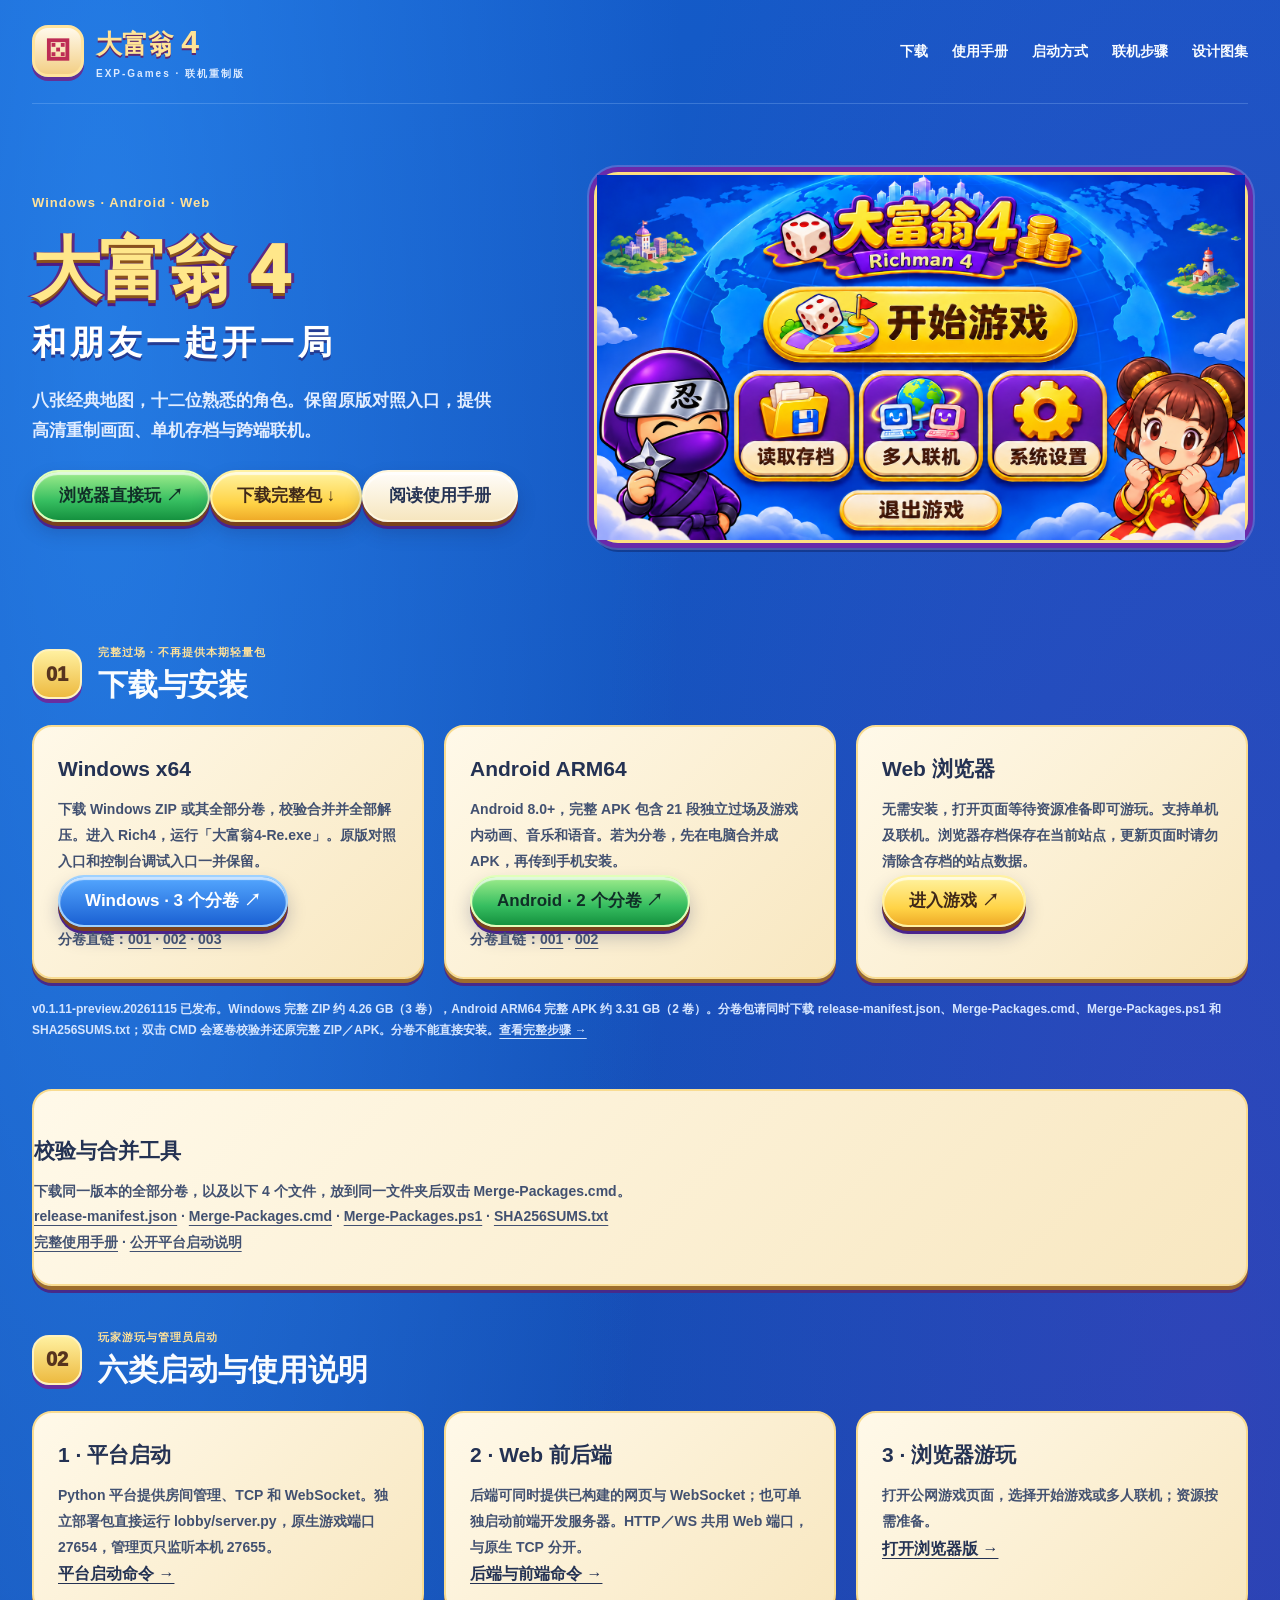
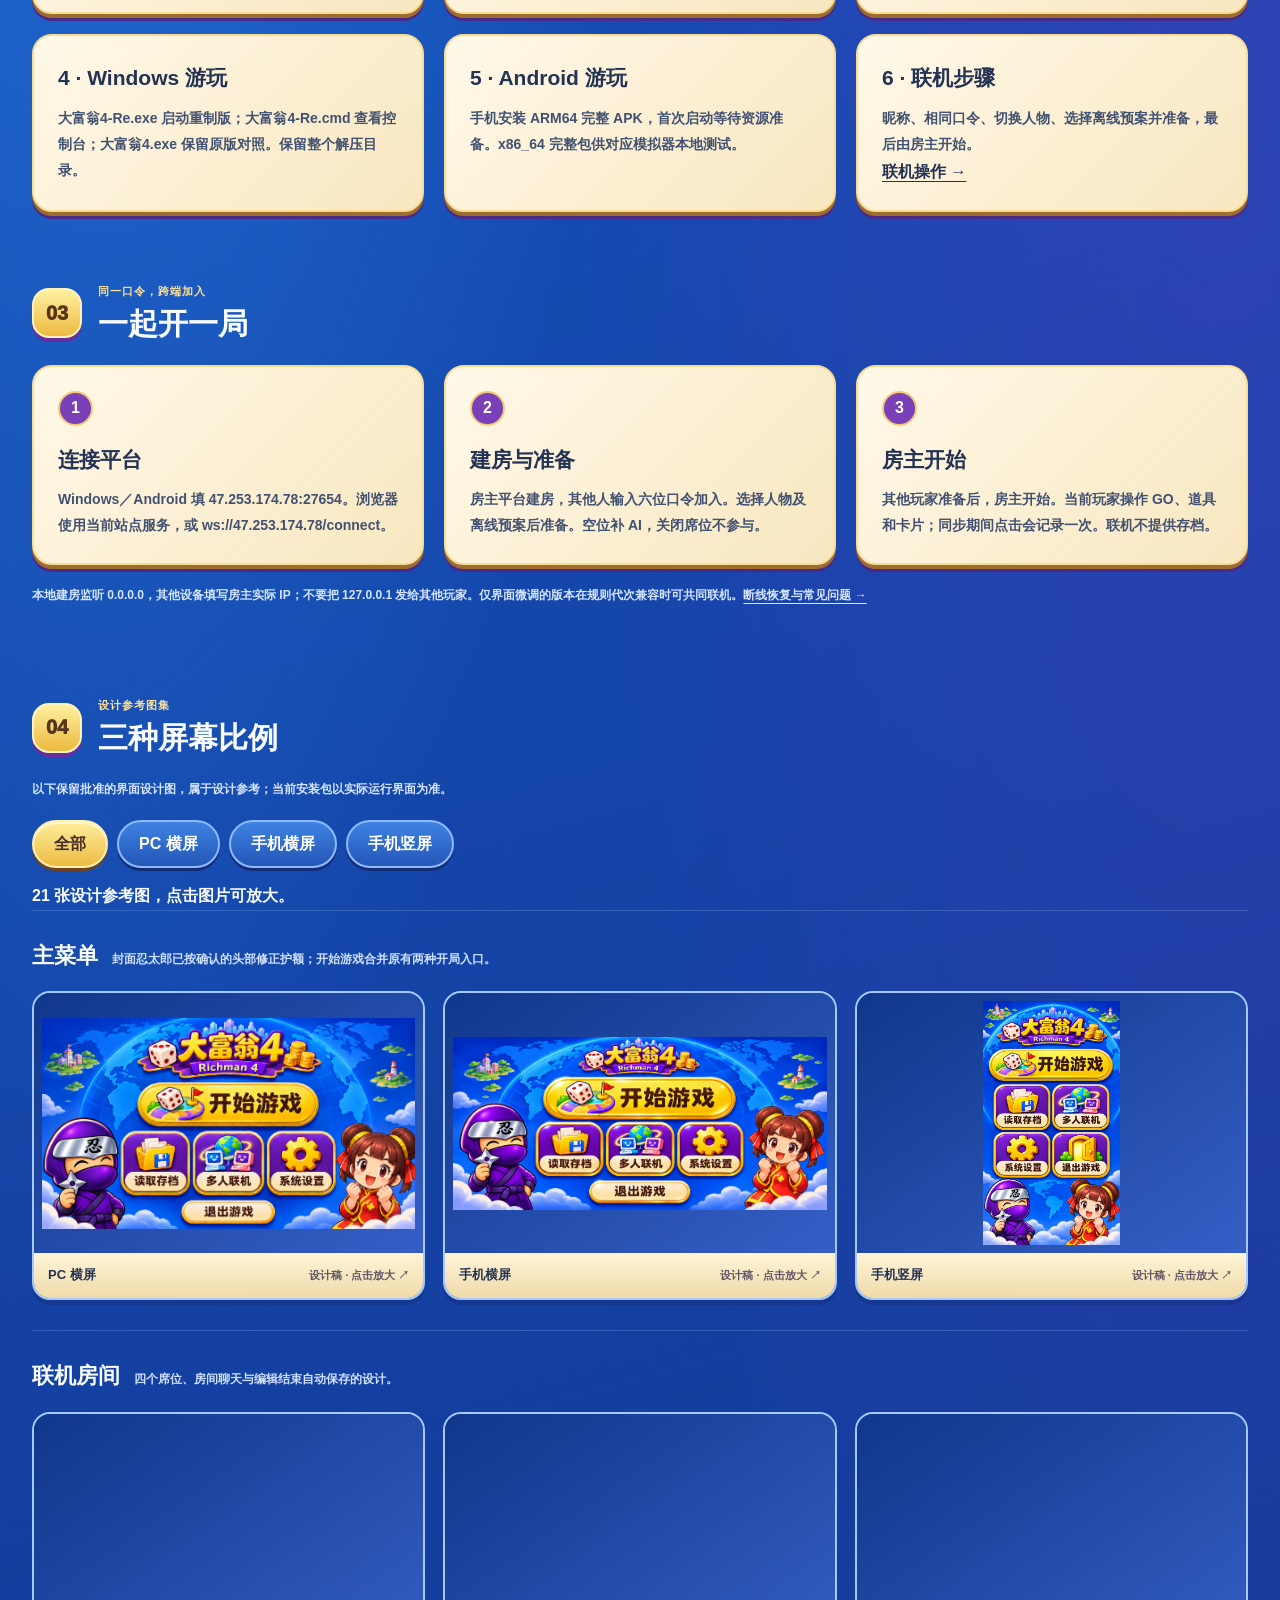
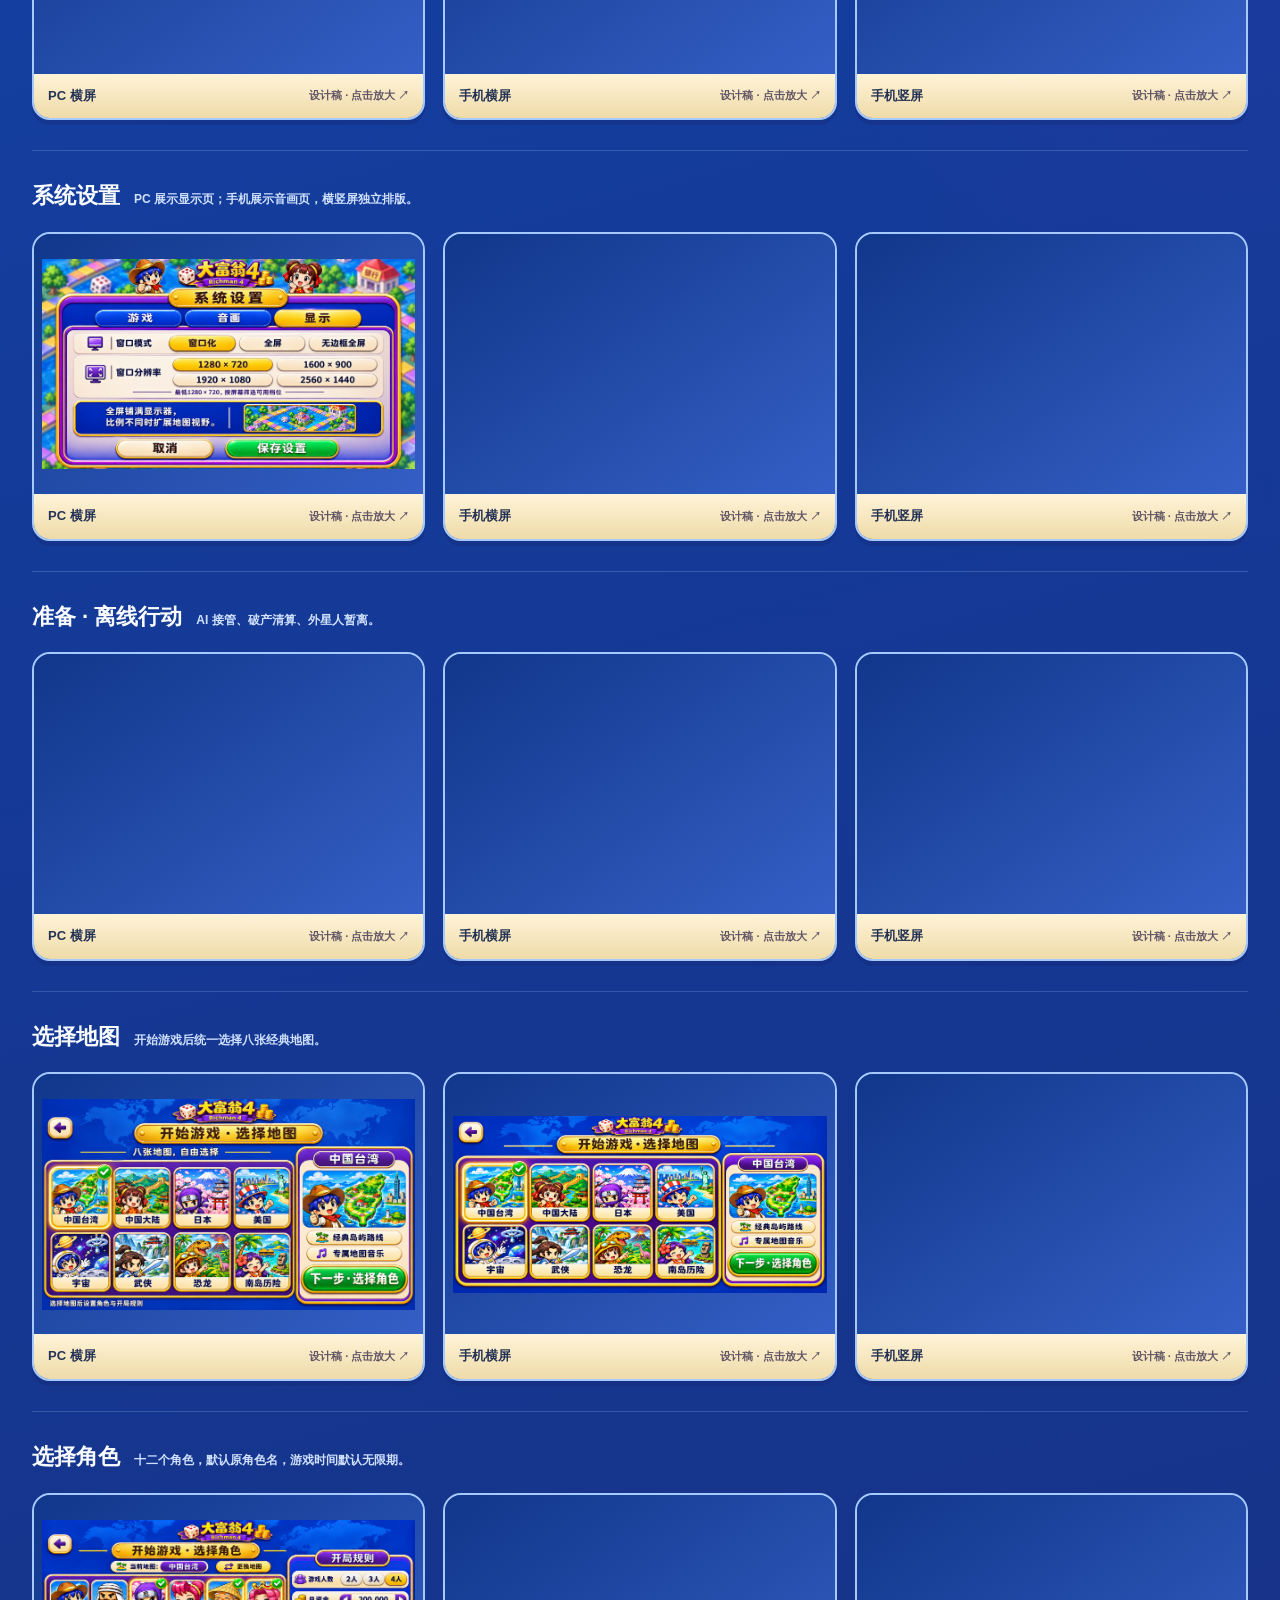
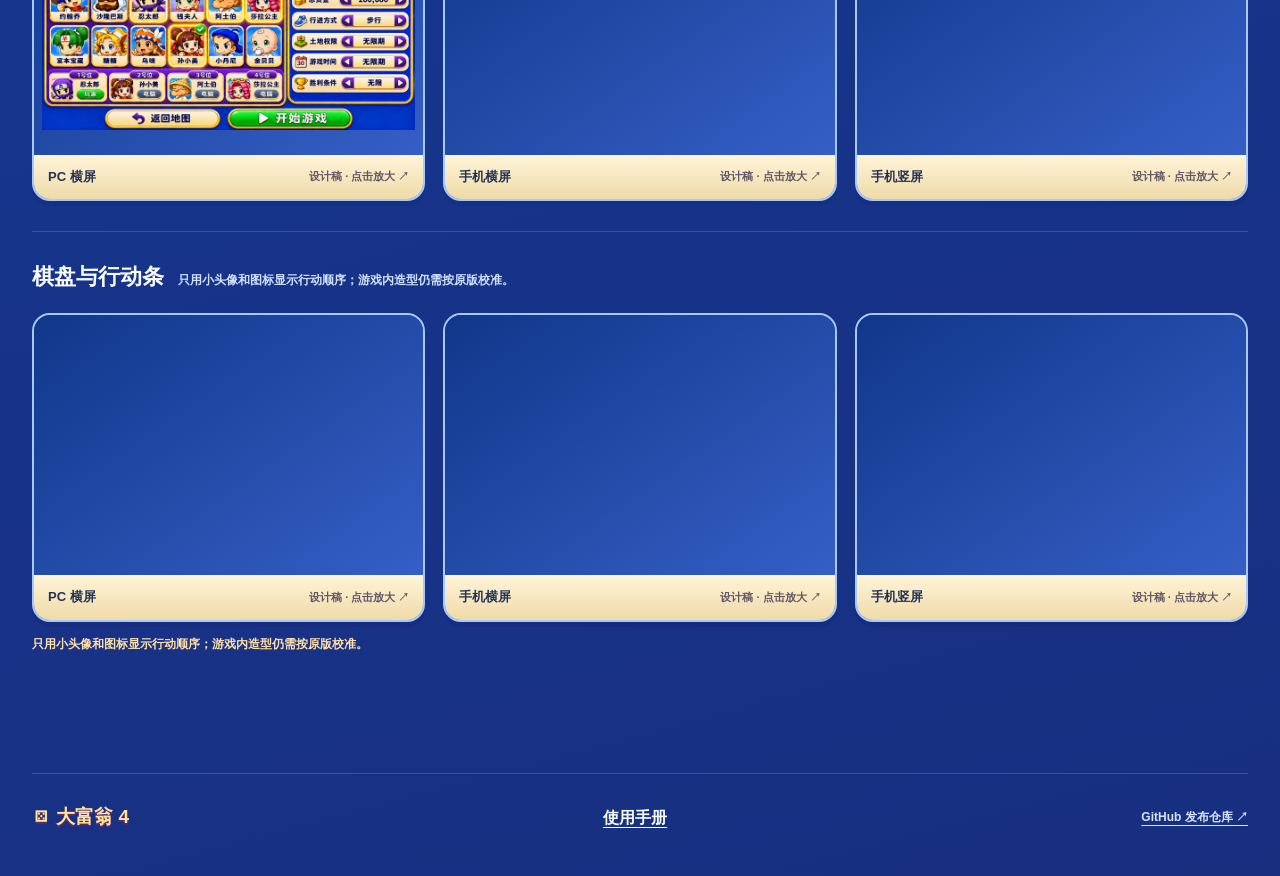
==== docs/index.html @ 57b34ee7 "Link published full packages and provide public platform setup guide" ====
<!doctype html><html lang="zh-CN"><head><meta charset="utf-8"><meta name="viewport" content="width=device-width,initial-scale=1"><title>大富翁4 · 联机重制版下载</title><meta name="description" content="大富翁4重制版 Windows、Android 完整包下载与浏览器游玩，提供平台部署、Web 前后端启动和联机使用手册。"><link rel="stylesheet" href="game.css"><script src="gallery.js" defer></script></head><body><a class="skip" href="#downloads">跳到下载</a><header><a class="brand" href="#"><span class="dice" aria-hidden="true">⚄</span><span>大富翁 <b>4</b><small>EXP-Games · 联机重制版</small></span></a><nav><a href="#downloads">下载</a><a href="manual.html">使用手册</a><a href="#startup">启动方式</a><a href="#guide">联机步骤</a><a href="#preview">设计图集</a></nav></header><main>
<section class="hero"><div><p class="eyebrow">Windows · Android · Web</p><h1>大富翁 4<span>和朋友一起开一局</span></h1><p class="lead">八张经典地图，十二位熟悉的角色。保留原版对照入口，提供高清重制画面、单机存档与跨端联机。</p><div class="hero-actions"><a class="button green" href="http://47.253.174.78/">浏览器直接玩 ↗</a><a class="button gold" href="#downloads">下载完整包 ↓</a><a class="button white" href="manual.html">阅读使用手册</a></div></div><a class="preview-link frame" href="images/ui/main-pc.png" data-title="主菜单 · 设计参考"><img src="images/ui/main-pc.png" alt="大富翁4主菜单设计参考"></a></section>
<section id="downloads"><div class="heading"><span class="step">01</span><div><p class="eyebrow">完整过场 · 不再提供本期轻量包</p><h2>下载与安装</h2></div></div><div class="guide-grid"><article class="paper"><h3>Windows x64</h3><p>下载 Windows ZIP 或其全部分卷，校验合并并全部解压。进入 Rich4，运行「大富翁4-Re.exe」。原版对照入口和控制台调试入口一并保留。</p><a class="button blue" href="https://github.com/EXP-Games/rich4-online-release/releases/tag/v0.1.11-preview.20261115">Windows · 3 个分卷 ↗</a><p class="part-links">分卷直链：<a data-release-asset="Rich4-Windows-x64-v0.1.11-preview.20261115.zip.001" href="https://github.com/EXP-Games/rich4-online-release/releases/download/v0.1.11-preview.20261115/Rich4-Windows-x64-v0.1.11-preview.20261115.zip.001">001</a> · <a data-release-asset="Rich4-Windows-x64-v0.1.11-preview.20261115.zip.002" href="https://github.com/EXP-Games/rich4-online-release/releases/download/v0.1.11-preview.20261115/Rich4-Windows-x64-v0.1.11-preview.20261115.zip.002">002</a> · <a data-release-asset="Rich4-Windows-x64-v0.1.11-preview.20261115.zip.003" href="https://github.com/EXP-Games/rich4-online-release/releases/download/v0.1.11-preview.20261115/Rich4-Windows-x64-v0.1.11-preview.20261115.zip.003">003</a></p></article><article class="paper"><h3>Android ARM64</h3><p>Android 8.0+，完整 APK 包含 21 段独立过场及游戏内动画、音乐和语音。若为分卷，先在电脑合并成 APK，再传到手机安装。</p><a class="button green" href="https://github.com/EXP-Games/rich4-online-release/releases/tag/v0.1.11-preview.20261115">Android · 2 个分卷 ↗</a><p class="part-links">分卷直链：<a data-release-asset="Rich4-Android-arm64-v0.1.11-preview.20261115.apk.001" href="https://github.com/EXP-Games/rich4-online-release/releases/download/v0.1.11-preview.20261115/Rich4-Android-arm64-v0.1.11-preview.20261115.apk.001">001</a> · <a data-release-asset="Rich4-Android-arm64-v0.1.11-preview.20261115.apk.002" href="https://github.com/EXP-Games/rich4-online-release/releases/download/v0.1.11-preview.20261115/Rich4-Android-arm64-v0.1.11-preview.20261115.apk.002">002</a></p></article><article class="paper"><h3>Web 浏览器</h3><p>无需安装，打开页面等待资源准备即可游玩。支持单机及联机。浏览器存档保存在当前站点，更新页面时请勿清除含存档的站点数据。</p><a class="button gold" href="http://47.253.174.78/">进入游戏 ↗</a></article></div><p class="design-note">v0.1.11-preview.20261115 已发布。Windows 完整 ZIP 约 4.26 GB（3 卷），Android ARM64 完整 APK 约 3.31 GB（2 卷）。分卷包请同时下载 release-manifest.json、Merge-Packages.cmd、Merge-Packages.ps1 和 SHA256SUMS.txt；双击 CMD 会逐卷校验并还原完整 ZIP／APK。分卷不能直接安装。<a href="manual.html">查看完整步骤 →</a></p></section>
<section class="paper" aria-label="下载校验与合并工具"><h3>校验与合并工具</h3><p>下载同一版本的全部分卷，以及以下 4 个文件，放到同一文件夹后双击 Merge-Packages.cmd。</p><p><a data-release-asset="release-manifest.json" href="https://github.com/EXP-Games/rich4-online-release/releases/download/v0.1.11-preview.20261115/release-manifest.json">release-manifest.json</a> · <a data-release-asset="Merge-Packages.cmd" href="https://github.com/EXP-Games/rich4-online-release/releases/download/v0.1.11-preview.20261115/Merge-Packages.cmd">Merge-Packages.cmd</a> · <a data-release-asset="Merge-Packages.ps1" href="https://github.com/EXP-Games/rich4-online-release/releases/download/v0.1.11-preview.20261115/Merge-Packages.ps1">Merge-Packages.ps1</a> · <a data-release-asset="SHA256SUMS.txt" href="https://github.com/EXP-Games/rich4-online-release/releases/download/v0.1.11-preview.20261115/SHA256SUMS.txt">SHA256SUMS.txt</a></p><p><a href="manual.html">完整使用手册</a> · <a href="https://github.com/EXP-Games/rich4-online-release/blob/master/PLATFORM.md">公开平台启动说明</a></p></section><section id="startup"><div class="heading"><span class="step">02</span><div><p class="eyebrow">玩家游玩与管理员启动</p><h2>六类启动与使用说明</h2></div></div><div class="guide-grid"><article class="paper"><h3>1 · 平台启动</h3><p>Python 平台提供房间管理、TCP 和 WebSocket。独立部署包直接运行 lobby/server.py，原生游戏端口 27654，管理页只监听本机 27655。</p><a href="manual.html">平台启动命令 →</a></article><article class="paper"><h3>2 · Web 前后端</h3><p>后端可同时提供已构建的网页与 WebSocket；也可单独启动前端开发服务器。HTTP／WS 共用 Web 端口，与原生 TCP 分开。</p><a href="manual.html">后端与前端命令 →</a></article><article class="paper"><h3>3 · 浏览器游玩</h3><p>打开公网游戏页面，选择开始游戏或多人联机；资源按需准备。</p><a href="http://47.253.174.78/">打开浏览器版 →</a></article><article class="paper"><h3>4 · Windows 游玩</h3><p>大富翁4-Re.exe 启动重制版；大富翁4-Re.cmd 查看控制台；大富翁4.exe 保留原版对照。保留整个解压目录。</p></article><article class="paper"><h3>5 · Android 游玩</h3><p>手机安装 ARM64 完整 APK，首次启动等待资源准备。x86_64 完整包供对应模拟器本地测试。</p></article><article class="paper"><h3>6 · 联机步骤</h3><p>昵称、相同口令、切换人物、选择离线预案并准备，最后由房主开始。</p><a href="#guide">联机操作 →</a></article></div></section>
<section id="guide"><div class="heading"><span class="step">03</span><div><p class="eyebrow">同一口令，跨端加入</p><h2>一起开一局</h2></div></div><ol class="guide-grid"><li class="paper"><span class="number">1</span><h3>连接平台</h3><p>Windows／Android 填 47.253.174.78:27654。浏览器使用当前站点服务，或 ws://47.253.174.78/connect。</p></li><li class="paper"><span class="number">2</span><h3>建房与准备</h3><p>房主平台建房，其他人输入六位口令加入。选择人物及离线预案后准备。空位补 AI，关闭席位不参与。</p></li><li class="paper"><span class="number">3</span><h3>房主开始</h3><p>其他玩家准备后，房主开始。当前玩家操作 GO、道具和卡片；同步期间点击会记录一次。联机不提供存档。</p></li></ol><p class="design-note">本地建房监听 0.0.0.0，其他设备填写房主实际 IP；不要把 127.0.0.1 发给其他玩家。仅界面微调的版本在规则代次兼容时可共同联机。<a href="manual.html">断线恢复与常见问题 →</a></p></section>
<section id="preview"><div class="heading"><span class="step">04</span><div><p class="eyebrow">设计参考图集</p><h2>三种屏幕比例</h2></div></div><p class="design-note">以下保留批准的界面设计图，属于设计参考；当前安装包以实际运行界面为准。</p><div class="filters"><button class="active" data-device="all" aria-pressed="true">全部</button><button data-device="pc" aria-pressed="false">PC 横屏</button><button data-device="mobile-landscape" aria-pressed="false">手机横屏</button><button data-device="mobile-portrait" aria-pressed="false">手机竖屏</button></div><p id="gallery-status" role="status">21 张设计参考图，点击图片可放大。</p><!-- UI_GALLERY -->
<section id="screen-main" class="screen-group" aria-labelledby="title-main"><div class="group-heading"><h3 id="title-main">主菜单</h3><p>封面忍太郎已按确认的头部修正护额；开始游戏合并原有两种开局入口。</p></div><div class="device-grid"><figure class="device-card" data-device="pc"><a class="preview-link" href="images/ui/main-pc.png?v=669a1ea31d74" data-title="主菜单 · PC 横屏 · 设计效果图"><div class="preview-image"><img loading="lazy" decoding="async" src="images/ui/main-pc.png?v=669a1ea31d74" width="1672" height="941" alt="主菜单 · PC 横屏 · 设计效果图"></div><figcaption><b>PC 横屏</b><span>设计稿 · 点击放大 ↗</span></figcaption></a></figure><figure class="device-card" data-device="mobile-landscape"><a class="preview-link" href="images/ui/main-mobile-landscape.png?v=d37e7f9714ae" data-title="主菜单 · 手机横屏 · 设计效果图"><div class="preview-image"><img loading="lazy" decoding="async" src="images/ui/main-mobile-landscape.png?v=d37e7f9714ae" width="1846" height="852" alt="主菜单 · 手机横屏 · 设计效果图"></div><figcaption><b>手机横屏</b><span>设计稿 · 点击放大 ↗</span></figcaption></a></figure><figure class="device-card" data-device="mobile-portrait"><a class="preview-link" href="images/ui/main-mobile-portrait.png?v=2c2b43096c6f" data-title="主菜单 · 手机竖屏 · 设计效果图"><div class="preview-image"><img loading="lazy" decoding="async" src="images/ui/main-mobile-portrait.png?v=2c2b43096c6f" width="941" height="1670" alt="主菜单 · 手机竖屏 · 设计效果图"></div><figcaption><b>手机竖屏</b><span>设计稿 · 点击放大 ↗</span></figcaption></a></figure></div></section>
<section id="screen-room" class="screen-group" aria-labelledby="title-room"><div class="group-heading"><h3 id="title-room">联机房间</h3><p>四个席位、房间聊天与编辑结束自动保存的设计。</p></div><div class="device-grid"><figure class="device-card" data-device="pc"><a class="preview-link" href="images/ui/room-pc.png?v=db71b03a20bc" data-title="联机房间 · PC 横屏 · 设计效果图"><div class="preview-image"><img loading="lazy" decoding="async" src="images/ui/room-pc.png?v=db71b03a20bc" width="1672" height="941" alt="联机房间 · PC 横屏 · 设计效果图"></div><figcaption><b>PC 横屏</b><span>设计稿 · 点击放大 ↗</span></figcaption></a></figure><figure class="device-card" data-device="mobile-landscape"><a class="preview-link" href="images/ui/room-mobile-landscape.png?v=657895cd45ea" data-title="联机房间 · 手机横屏 · 设计效果图"><div class="preview-image"><img loading="lazy" decoding="async" src="images/ui/room-mobile-landscape.png?v=657895cd45ea" width="1821" height="864" alt="联机房间 · 手机横屏 · 设计效果图"></div><figcaption><b>手机横屏</b><span>设计稿 · 点击放大 ↗</span></figcaption></a></figure><figure class="device-card" data-device="mobile-portrait"><a class="preview-link" href="images/ui/room-mobile-portrait.png?v=ae670bd3ca78" data-title="联机房间 · 手机竖屏 · 设计效果图"><div class="preview-image"><img loading="lazy" decoding="async" src="images/ui/room-mobile-portrait.png?v=ae670bd3ca78" width="892" height="1763" alt="联机房间 · 手机竖屏 · 设计效果图"></div><figcaption><b>手机竖屏</b><span>设计稿 · 点击放大 ↗</span></figcaption></a></figure></div></section>
<section id="screen-settings" class="screen-group" aria-labelledby="title-settings"><div class="group-heading"><h3 id="title-settings">系统设置</h3><p>PC 展示显示页；手机展示音画页，横竖屏独立排版。</p></div><div class="device-grid"><figure class="device-card" data-device="pc"><a class="preview-link" href="images/ui/settings-pc.png?v=a305cf726425" data-title="系统设置 · PC 横屏 · 设计效果图"><div class="preview-image"><img loading="lazy" decoding="async" src="images/ui/settings-pc.png?v=a305cf726425" width="1672" height="941" alt="系统设置 · PC 横屏 · 设计效果图"></div><figcaption><b>PC 横屏</b><span>设计稿 · 点击放大 ↗</span></figcaption></a></figure><figure class="device-card" data-device="mobile-landscape"><a class="preview-link" href="images/ui/settings-mobile-landscape.png?v=72a2c09d9ff9" data-title="系统设置 · 手机横屏 · 设计效果图"><div class="preview-image"><img loading="lazy" decoding="async" src="images/ui/settings-mobile-landscape.png?v=72a2c09d9ff9" width="1821" height="864" alt="系统设置 · 手机横屏 · 设计效果图"></div><figcaption><b>手机横屏</b><span>设计稿 · 点击放大 ↗</span></figcaption></a></figure><figure class="device-card" data-device="mobile-portrait"><a class="preview-link" href="images/ui/settings-mobile-portrait.png?v=e4c9707ed496" data-title="系统设置 · 手机竖屏 · 设计效果图"><div class="preview-image"><img loading="lazy" decoding="async" src="images/ui/settings-mobile-portrait.png?v=e4c9707ed496" width="892" height="1763" alt="系统设置 · 手机竖屏 · 设计效果图"></div><figcaption><b>手机竖屏</b><span>设计稿 · 点击放大 ↗</span></figcaption></a></figure></div></section>
<section id="screen-policy" class="screen-group" aria-labelledby="title-policy"><div class="group-heading"><h3 id="title-policy">准备 · 离线行动</h3><p>AI 接管、破产清算、外星人暂离。</p></div><div class="device-grid"><figure class="device-card" data-device="pc"><a class="preview-link" href="images/ui/policy-pc.png?v=f2a4d9c61951" data-title="准备 · 离线行动 · PC 横屏 · 设计效果图"><div class="preview-image"><img loading="lazy" decoding="async" src="images/ui/policy-pc.png?v=f2a4d9c61951" width="1672" height="941" alt="准备 · 离线行动 · PC 横屏 · 设计效果图"></div><figcaption><b>PC 横屏</b><span>设计稿 · 点击放大 ↗</span></figcaption></a></figure><figure class="device-card" data-device="mobile-landscape"><a class="preview-link" href="images/ui/policy-mobile-landscape.png?v=2e4258811706" data-title="准备 · 离线行动 · 手机横屏 · 设计效果图"><div class="preview-image"><img loading="lazy" decoding="async" src="images/ui/policy-mobile-landscape.png?v=2e4258811706" width="1821" height="864" alt="准备 · 离线行动 · 手机横屏 · 设计效果图"></div><figcaption><b>手机横屏</b><span>设计稿 · 点击放大 ↗</span></figcaption></a></figure><figure class="device-card" data-device="mobile-portrait"><a class="preview-link" href="images/ui/policy-mobile-portrait.png?v=d90c66b4591f" data-title="准备 · 离线行动 · 手机竖屏 · 设计效果图"><div class="preview-image"><img loading="lazy" decoding="async" src="images/ui/policy-mobile-portrait.png?v=d90c66b4591f" width="898" height="1751" alt="准备 · 离线行动 · 手机竖屏 · 设计效果图"></div><figcaption><b>手机竖屏</b><span>设计稿 · 点击放大 ↗</span></figcaption></a></figure></div></section>
<section id="screen-maps" class="screen-group" aria-labelledby="title-maps"><div class="group-heading"><h3 id="title-maps">选择地图</h3><p>开始游戏后统一选择八张经典地图。</p></div><div class="device-grid"><figure class="device-card" data-device="pc"><a class="preview-link" href="images/ui/maps-pc.png?v=ea735795968b" data-title="选择地图 · PC 横屏 · 设计效果图"><div class="preview-image"><img loading="lazy" decoding="async" src="images/ui/maps-pc.png?v=ea735795968b" width="1672" height="941" alt="选择地图 · PC 横屏 · 设计效果图"></div><figcaption><b>PC 横屏</b><span>设计稿 · 点击放大 ↗</span></figcaption></a></figure><figure class="device-card" data-device="mobile-landscape"><a class="preview-link" href="images/ui/maps-mobile-landscape.png?v=a4d891112dbd" data-title="选择地图 · 手机横屏 · 设计效果图"><div class="preview-image"><img loading="lazy" decoding="async" src="images/ui/maps-mobile-landscape.png?v=a4d891112dbd" width="1820" height="864" alt="选择地图 · 手机横屏 · 设计效果图"></div><figcaption><b>手机横屏</b><span>设计稿 · 点击放大 ↗</span></figcaption></a></figure><figure class="device-card" data-device="mobile-portrait"><a class="preview-link" href="images/ui/maps-mobile-portrait.png?v=8f95fd39a731" data-title="选择地图 · 手机竖屏 · 设计效果图"><div class="preview-image"><img loading="lazy" decoding="async" src="images/ui/maps-mobile-portrait.png?v=8f95fd39a731" width="892" height="1764" alt="选择地图 · 手机竖屏 · 设计效果图"></div><figcaption><b>手机竖屏</b><span>设计稿 · 点击放大 ↗</span></figcaption></a></figure></div></section>
<section id="screen-characters" class="screen-group" aria-labelledby="title-characters"><div class="group-heading"><h3 id="title-characters">选择角色</h3><p>十二个角色，默认原角色名，游戏时间默认无限期。</p></div><div class="device-grid"><figure class="device-card" data-device="pc"><a class="preview-link" href="images/ui/characters-pc.png?v=33e4fe3953b6" data-title="选择角色 · PC 横屏 · 设计效果图"><div class="preview-image"><img loading="lazy" decoding="async" src="images/ui/characters-pc.png?v=33e4fe3953b6" width="1672" height="941" alt="选择角色 · PC 横屏 · 设计效果图"></div><figcaption><b>PC 横屏</b><span>设计稿 · 点击放大 ↗</span></figcaption></a></figure><figure class="device-card" data-device="mobile-landscape"><a class="preview-link" href="images/ui/characters-mobile-landscape.png?v=71eec11fd5e8" data-title="选择角色 · 手机横屏 · 设计效果图"><div class="preview-image"><img loading="lazy" decoding="async" src="images/ui/characters-mobile-landscape.png?v=71eec11fd5e8" width="1822" height="863" alt="选择角色 · 手机横屏 · 设计效果图"></div><figcaption><b>手机横屏</b><span>设计稿 · 点击放大 ↗</span></figcaption></a></figure><figure class="device-card" data-device="mobile-portrait"><a class="preview-link" href="images/ui/characters-mobile-portrait.png?v=53f27aa7e9ae" data-title="选择角色 · 手机竖屏 · 设计效果图"><div class="preview-image"><img loading="lazy" decoding="async" src="images/ui/characters-mobile-portrait.png?v=53f27aa7e9ae" width="894" height="1760" alt="选择角色 · 手机竖屏 · 设计效果图"></div><figcaption><b>手机竖屏</b><span>设计稿 · 点击放大 ↗</span></figcaption></a></figure></div></section>
<section id="screen-board" class="screen-group" aria-labelledby="title-board"><div class="group-heading"><h3 id="title-board">棋盘与行动条</h3><p>只用小头像和图标显示行动顺序；游戏内造型仍需按原版校准。</p></div><div class="device-grid"><figure class="device-card" data-device="pc"><a class="preview-link" href="images/ui/board-pc.png?v=0783854c4134" data-title="棋盘与行动条 · PC 横屏 · 设计效果图"><div class="preview-image"><img loading="lazy" decoding="async" src="images/ui/board-pc.png?v=0783854c4134" width="1672" height="941" alt="棋盘与行动条 · PC 横屏 · 设计效果图"></div><figcaption><b>PC 横屏</b><span>设计稿 · 点击放大 ↗</span></figcaption></a></figure><figure class="device-card" data-device="mobile-landscape"><a class="preview-link" href="images/ui/board-mobile-landscape.png?v=0ccd75cd6bc4" data-title="棋盘与行动条 · 手机横屏 · 设计效果图"><div class="preview-image"><img loading="lazy" decoding="async" src="images/ui/board-mobile-landscape.png?v=0ccd75cd6bc4" width="1846" height="852" alt="棋盘与行动条 · 手机横屏 · 设计效果图"></div><figcaption><b>手机横屏</b><span>设计稿 · 点击放大 ↗</span></figcaption></a></figure><figure class="device-card" data-device="mobile-portrait"><a class="preview-link" href="images/ui/board-mobile-portrait.png?v=d43232d615c9" data-title="棋盘与行动条 · 手机竖屏 · 设计效果图"><div class="preview-image"><img loading="lazy" decoding="async" src="images/ui/board-mobile-portrait.png?v=d43232d615c9" width="972" height="1618" alt="棋盘与行动条 · 手机竖屏 · 设计效果图"></div><figcaption><b>手机竖屏</b><span>设计稿 · 点击放大 ↗</span></figcaption></a></figure></div><p class="group-note">只用小头像和图标显示行动顺序；游戏内造型仍需按原版校准。</p></section>
<!-- /UI_GALLERY --></section></main><footer><a class="brand" href="#">⚄ 大富翁 4</a><a href="manual.html">使用手册</a><a href="https://github.com/EXP-Games/rich4-online-release">GitHub 发布仓库 ↗</a></footer><dialog id="image-viewer" aria-labelledby="viewer-title"><div class="viewer-top"><p id="viewer-title"></p><button type="button" id="viewer-close" class="button white">关闭 ✕</button></div><div class="viewer-image"><img id="viewer-image" alt=""></div><div class="viewer-bottom"><button type="button" id="viewer-prev" class="button blue">← 上一张</button><a id="viewer-original" href="#" class="button white" target="_blank" rel="noopener">查看原图 ↗</a><button type="button" id="viewer-next" class="button blue">下一张 →</button></div></dialog></body></html>
---- docs/game.css ----
:root{color-scheme:light;--blue:#1757c7;--deep:#112f87;--plum:#6927aa;--gold:#ffcf55;--cream:#fff5df;--ink:#243253;--white:#f9fcff}
*{box-sizing:border-box}html{scroll-behavior:smooth;scroll-padding-top:24px}body{margin:0;color:var(--white);font:600 16px/1.75 "Segoe UI","Microsoft YaHei","PingFang SC",sans-serif;background:radial-gradient(ellipse at 8% 5%,#349bff85,transparent 35%),radial-gradient(ellipse at 95% 25%,#752fc347,transparent 38%),linear-gradient(165deg,#145cca,#143b9a 60%,#182f80);overflow-wrap:anywhere}a{color:inherit;text-underline-offset:4px}button{font:inherit;cursor:pointer}img{display:block;max-width:100%}h1,h2,h3,p,figure{margin:0}a:focus-visible,button:focus-visible,summary:focus-visible{outline:4px solid #fff2a6;outline-offset:4px}main,header,footer{width:min(1344px,calc(100% - 64px));margin-inline:auto}header{display:flex;align-items:center;justify-content:space-between;gap:28px;min-height:104px;border-bottom:1px solid #a9cfff40}.brand{display:inline-flex;align-items:center;gap:12px;text-decoration:none;font-weight:900;font-size:26px;line-height:1.2;white-space:nowrap;color:#ffe496;text-shadow:0 2px #5f276e}.brand small{display:block;font-size:10px;letter-spacing:2px;color:#dbeaff;margin-top:7px;text-shadow:none}.brand b{font-size:32px}.dice{width:52px;height:52px;display:grid;place-items:center;background:linear-gradient(#fff9eb,#f3cf85);color:#bd2c54;border:3px solid #ffe49d;border-radius:16px;box-shadow:0 4px #643095;font-size:37px;text-shadow:none}header nav{display:flex;gap:24px;align-items:center;flex-wrap:wrap}header nav a{font-size:14px;text-decoration:none;min-height:44px;display:inline-flex;align-items:center}header nav a:hover{color:#ffe195}.skip{position:absolute;left:16px;top:-100px;z-index:20;background:var(--cream);color:var(--ink);padding:12px;border-radius:12px}.skip:focus{top:12px}.hero{display:grid;grid-template-columns:.88fr 1.12fr;gap:48px;align-items:center;padding:68px 0 58px}.eyebrow{color:#ffe29a;font-size:13px;font-weight:800;letter-spacing:1px}.hero h1{font-size:clamp(44px,5.4vw,76px);line-height:1.18;color:#ffe78a;font-weight:950;letter-spacing:-2px;text-shadow:0 3px #8b521c,0 6px #4d1c82,3px 0 #5c2a84,-3px 0 #5c2a84;margin-top:14px}.hero h1 span{display:block;font-size:.49em;letter-spacing:4px;color:white;margin-top:12px;text-shadow:0 3px #243c93}.lead{color:#e2edff;max-width:470px;margin:23px 0 25px;font-size:17px}.actions{display:flex;gap:14px;flex-wrap:wrap}.button{display:inline-flex;align-items:center;justify-content:center;gap:10px;min-height:52px;padding:11px 25px;border-radius:999px;border:2px solid #fff3bf;text-decoration:none;color:var(--ink);font-size:17px;font-weight:900;line-height:1.4;box-shadow:inset 0 3px 1px #ffffffb0,0 4px #7a421c,0 7px #4a238c,0 10px 18px #12245740;transition:transform .12s,filter .12s,box-shadow .12s;text-align:center}.button small{font-size:12px;font-weight:800;opacity:.8}.gold{background:linear-gradient(#fff3a1,#ffd346 65%,#efab28);border-color:#fff1a2;color:#402919}.green{background:linear-gradient(#a0ed8c,#36be60 60%,#15913f);border-color:#e1ffba;color:#102f27}.white{background:linear-gradient(#fffdfa,#f6e6bf);border-color:#fff7de}.blue{background:linear-gradient(#54a7ff,#1b61d3);color:white;border-color:#9ed1ff}.button:hover{filter:brightness(1.06);transform:translateY(-1px)}.button:active{transform:translateY(4px);filter:brightness(.94);box-shadow:inset 0 3px 8px #41250c45,0 1px #714018,0 3px #4a238c}.facts{margin-top:27px;font-size:12px;color:#d4e5ff}.frame{border:3px solid #ffdf81;box-shadow:0 0 0 5px #692aab,0 0 0 7px #ba8de257,0 9px #0d286c8a;border-radius:24px}.hero-art{overflow:hidden;background:#183d9c;transform:rotate(-1deg)}.hero-art img{width:100%;height:auto}.hero-art figcaption{display:flex;align-items:center;justify-content:center;gap:10px;font-size:11px;padding:10px;color:#dae8ff}.tag{display:inline-block;font-size:11px;padding:3px 9px;background:#fff0bd;color:#4e365c;border-radius:999px;font-weight:900}main>section:not(.hero){padding:42px 0 28px}.heading{display:flex;align-items:center;gap:16px;margin-bottom:20px}.step{height:50px;width:50px;flex-shrink:0;display:grid;place-items:center;background:linear-gradient(#fff0a0,#edba40);border:2px solid #fff2bd;border-radius:17px;color:#57341e;font-size:20px;font-weight:950;box-shadow:0 4px #682da0}h2{font-size:30px;line-height:1.35;font-weight:900}.heading .eyebrow{font-size:11px;margin-bottom:3px}.badge{margin-left:auto;align-self:center;background:#182c7c80;border:1px solid #91b8f561;padding:6px 13px;border-radius:999px;font-size:12px;color:#f2e8c8}.intro{color:#dae8ff;margin-bottom:24px;font-size:14px}.downloads{display:grid;grid-template-columns:1fr 1fr;gap:28px;padding:7px}.download{padding:30px;background:linear-gradient(145deg,#397fe9,#1d4ead);display:flex;flex-direction:column}.download .eyebrow{margin-bottom:3px}.download h3{font-size:27px;margin-bottom:14px}.download p:not(.eyebrow){font-size:14px;color:#e1ebff;max-width:460px;margin-bottom:22px}.download .button{margin-top:auto;align-self:flex-start}.download-links{display:flex;justify-content:center;gap:26px;flex-wrap:wrap;margin:26px 0 6px;font-size:13px;color:#f4dfac}code{font-family:Consolas,monospace;font-size:.93em;background:#163f943b;padding:2px 5px;border-radius:5px}.notice{background:#fff0cf;color:#4a3e4e;border-left:5px solid #ffc24d;border-radius:15px;padding:17px 21px;font-size:13px;line-height:1.8}.notice strong{color:#5e2c8c}.screen-nav,.filters{display:flex;flex-wrap:wrap;gap:9px;margin:20px 0 14px}.screen-nav a{padding:7px 14px;background:#2051a8;border:1px solid #79acf47d;text-decoration:none;border-radius:12px;font-size:13px;min-height:42px;display:inline-flex;align-items:center}.screen-nav a:hover{background:#306bd0}.filters button{min-height:44px;padding:8px 20px;border-radius:999px;border:2px solid #8fbaff;background:linear-gradient(#3e83e3,#2456b7);font-weight:800;color:#fff;box-shadow:0 3px #142b78}.filters button.active{color:#452d28;border-color:#fff0af;background:linear-gradient(#ffed9b,#edbc43);box-shadow:inset 0 2px #fff7cc,0 3px #71421f}.gallery-status{font-size:12px;color:#c9dfff;margin:12px 0 24px}.screen-group{padding:26px 0 30px;border-top:1px solid #8cb7f340;scroll-margin-top:24px}.group-heading{display:flex;align-items:baseline;gap:14px;margin-bottom:16px}.group-heading h3{font-size:22px}.group-heading p{font-size:12px;color:#d0e1ff}.device-grid{display:grid;grid-template-columns:repeat(3,minmax(0,1fr));gap:18px}.device-card{overflow:hidden;border:2px solid #a6caff;border-radius:18px;background:#2357b6;box-shadow:0 5px #1429765c}.device-card[hidden]{display:none}.device-grid.filtered{grid-template-columns:1fr}.device-grid.filtered .device-card{max-width:950px;width:100%;margin-inline:auto}.preview-link{display:block;text-decoration:none;color:inherit;outline-offset:-4px}.preview-image{height:260px;background:linear-gradient(145deg,#10378a,#355fc6);display:flex;align-items:center;justify-content:center;padding:8px}.preview-image img{width:100%;height:100%;object-fit:contain;border-radius:9px;transition:transform .2s}.preview-link:hover img{transform:scale(1.02)}.device-grid.filtered .preview-image{height:min(60vw,530px)}.device-card figcaption{padding:11px 14px;display:flex;align-items:center;justify-content:space-between;gap:8px;background:linear-gradient(#fff4d8,#efdba9);color:#253354;font-size:13px}.device-card figcaption span{font-size:11px;color:#615565}.group-note{margin-top:12px;font-size:12px;color:#ffdea7}.design-note{color:#d5e5ff;font-size:12px;margin:20px 0}.supplements{padding:19px 22px;margin:18px 7px;background:linear-gradient(#3a6ec9,#224dab)}summary{cursor:pointer;font-weight:850;min-height:44px;display:list-item;align-content:center}details[open] summary{margin-bottom:14px}.supplement-grid{display:grid;grid-template-columns:1fr 1fr;gap:20px}.supplement-grid img{border-radius:12px;width:100%;height:250px;object-fit:contain;background:#153a90}.supplement-grid figcaption{font-size:12px;padding-top:7px;color:#e2ecff}.guide-grid{display:grid;grid-template-columns:repeat(3,1fr);list-style:none;padding:0;gap:20px}.paper{border:2px solid #f9dc91;border-radius:20px;background:linear-gradient(135deg,#fff9e9,#f8e7c0);color:var(--ink);padding:24px;box-shadow:0 4px #9d6d2d,0 7px #472a8a}.paper h3{font-size:21px;margin-bottom:9px}.paper p{font-size:14px;line-height:1.85;color:#425171}.number{display:grid;place-items:center;width:35px;height:35px;border-radius:50%;background:#7940b7;color:#fff;font-weight:900;margin-bottom:16px;border:2px solid #f2cb72}#resources details+details{margin-top:20px}.resource-gallery{display:grid;grid-template-columns:1fr 1fr;gap:22px;max-width:780px;margin:20px auto}.resource-gallery img{border-radius:14px;max-height:320px;width:100%;object-fit:contain;background:#e5d5b5}.resource-gallery figcaption{text-align:center;font-size:12px;margin-top:7px}.text-link{color:#5f2e94;font-weight:800}footer{display:flex;align-items:center;justify-content:space-between;gap:24px;border-top:1px solid #81a7e94d;margin-top:60px;padding:30px 0 44px}footer p,footer>a:last-child{font-size:12px;color:#d6e4ff}footer .brand{font-size:19px}footer .dice{width:40px;height:40px;font-size:28px}dialog{border:3px solid #ffdc7b;border-radius:22px;background:#17469f;color:#fff;padding:16px;width:min(1400px,96vw);max-width:96vw;height:94dvh;max-height:94dvh;box-shadow:0 0 0 5px #723eaa}dialog::backdrop{background:#08173adc;backdrop-filter:blur(5px)}dialog[open]{display:flex;flex-direction:column}.viewer-top,.viewer-bottom{display:flex;align-items:center;justify-content:space-between;gap:12px;flex-shrink:0}.viewer-top p{font-size:15px;font-weight:800}.viewer-top .button,.viewer-bottom .button{min-height:44px;font-size:13px;padding:8px 18px;box-shadow:inset 0 2px #ffffff80,0 2px #784325}.viewer-image{min-height:0;flex:1;display:flex;align-items:center;justify-content:center;padding:14px 0}.viewer-image img{max-width:100%;max-height:100%;object-fit:contain}.viewer-bottom{padding-top:5px}.viewer-bottom .button{white-space:nowrap}body.viewer-open{overflow:hidden}
@media(min-width:1450px){.preview-image{height:285px}}
@media(max-width:1050px){main,header,footer{width:calc(100% - 40px)}.hero{gap:30px;padding:44px 0 35px}.hero h1{font-size:54px}.lead{font-size:15px}.actions .button{font-size:15px;padding-inline:18px}.preview-image{height:210px}.group-heading{flex-wrap:wrap;gap:5px}.guide-grid{gap:14px}.paper{padding:20px}header nav{gap:16px}.download{padding:25px}.download h3{font-size:24px}}
@media(max-width:740px){main,header,footer{width:calc(100% - 32px)}header{min-height:85px;gap:14px;flex-wrap:wrap;padding:16px 0}.brand{font-size:21px}.dice{width:43px;height:43px;font-size:31px}.brand small{font-size:8px;letter-spacing:1px}header nav{width:100%;justify-content:space-between;gap:8px}header nav a{font-size:12px;min-height:36px}.hero{grid-template-columns:1fr;gap:30px;padding:34px 0 22px}.hero>div{text-align:center}.hero .eyebrow{font-size:12px}.hero h1{font-size:57px}.hero h1 span{font-size:30px;letter-spacing:4px}.lead{margin:22px auto;max-width:430px}.actions{justify-content:center}.hero-art{transform:none;margin:0 7px}.hero-art figcaption{font-size:10px}main>section:not(.hero){padding-top:32px}.heading{gap:12px;flex-wrap:wrap}h2{font-size:25px}.step{width:44px;height:44px;font-size:18px}.heading .badge{font-size:10px;margin-left:auto;padding:5px 10px}.intro{font-size:12px}.downloads{grid-template-columns:1fr;gap:28px}.download{padding:24px}.download .button{width:100%;align-self:stretch;font-size:15px}.download-links{gap:12px 20px;font-size:12px}.notice{font-size:12px;padding:14px 16px}.screen-nav{gap:7px}.screen-nav a{font-size:12px;padding:7px 12px}.filters{gap:8px}.filters button{font-size:12px;padding:8px 13px;min-height:44px}.device-grid{grid-template-columns:1fr;gap:16px}.device-card{max-width:590px;width:100%;margin-inline:auto}.preview-image{height:auto;min-height:130px;padding:8px}.preview-image img{height:auto;width:100%;max-height:none}.device-card[data-device="mobile-portrait"] .preview-image img{max-height:540px;width:auto;max-width:100%;object-fit:contain}.device-grid.filtered .preview-image{height:auto}.group-heading h3{font-size:21px}.group-heading p{font-size:11px}.guide-grid{grid-template-columns:1fr;gap:18px}.guide-grid li{padding:22px}.number{float:left;margin-right:14px;margin-bottom:0}.guide-grid h3{line-height:35px}.guide-grid p{clear:both;padding-top:10px;font-size:13px}.supplement-grid,.resource-gallery{grid-template-columns:1fr}.supplement-grid img{height:auto;max-height:400px}.supplements{padding:16px}.resource-gallery{max-width:420px}.paper p{font-size:13px}footer{flex-direction:column;align-items:flex-start;gap:16px;margin-top:42px}.viewer-top{align-items:flex-start}.viewer-top p{font-size:12px;max-width:70%}.viewer-top .button{min-height:44px;padding:8px 12px}.viewer-bottom{flex-wrap:wrap;justify-content:center;gap:9px}.viewer-bottom .button{font-size:12px;padding:8px 12px}dialog{padding:12px}}
@media(prefers-reduced-motion:reduce){html{scroll-behavior:auto}*,*::before,*::after{transition:none!important}}
.resource-panel{padding:28px;background:linear-gradient(145deg,#3479de,#254ea9);margin:8px 7px 30px}.resource-top,.resource-bottom{display:flex;align-items:center;justify-content:space-between;gap:20px}.resource-top h3{font-size:26px;margin-top:4px}.resource-size{background:#fff0c6;color:#513647;border-radius:999px;padding:9px 16px;font-size:14px;white-space:nowrap}.install-steps{display:grid;grid-template-columns:repeat(3,1fr);gap:18px;margin:24px 0}.install-steps>div{padding:22px;background:linear-gradient(#fff8e8,#f3dfb4);border:2px solid #ffe19b;border-radius:18px;color:#263754;box-shadow:0 4px #623092}.install-steps h4{font-size:19px;margin:0 0 10px}.install-steps p,.resource-bottom p{font-size:13px;line-height:1.9}.resource-bottom p{color:#dce9ff}.resource-bottom .button{font-size:14px}.resource-panel+.paper{margin-top:20px}.filters button{touch-action:manipulation}@media(max-width:740px){.resource-panel{padding:19px}.resource-top,.resource-bottom{flex-direction:column;align-items:flex-start;gap:14px}.resource-top h3{font-size:23px}.resource-size{font-size:12px}.install-steps{grid-template-columns:1fr;gap:15px}.install-steps .number{float:left;margin-right:14px;margin-bottom:0}.install-steps h4{line-height:35px}.install-steps p{clear:both;padding-top:8px}.resource-bottom .button{width:100%}}

.supplements>h3{font-size:21px;margin-bottom:18px}.supplement-grid .preview-link{min-height:100px}
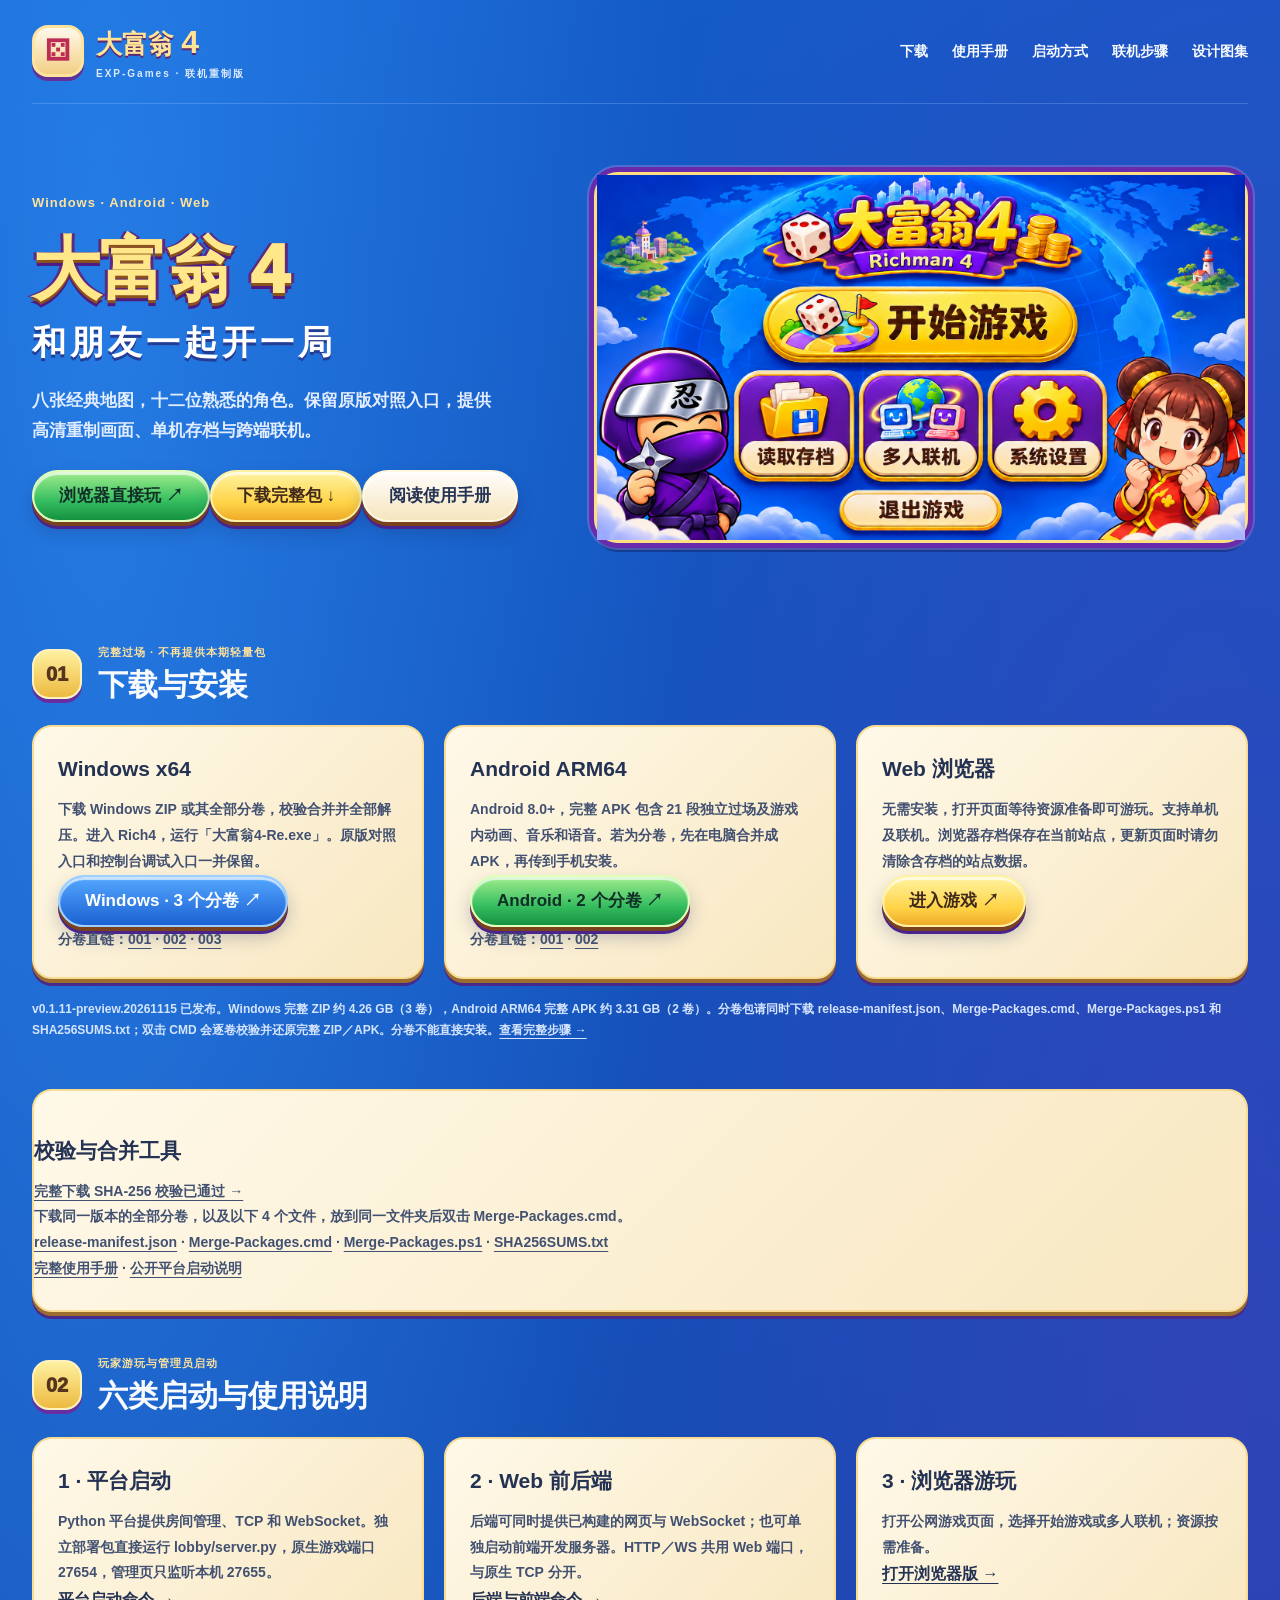
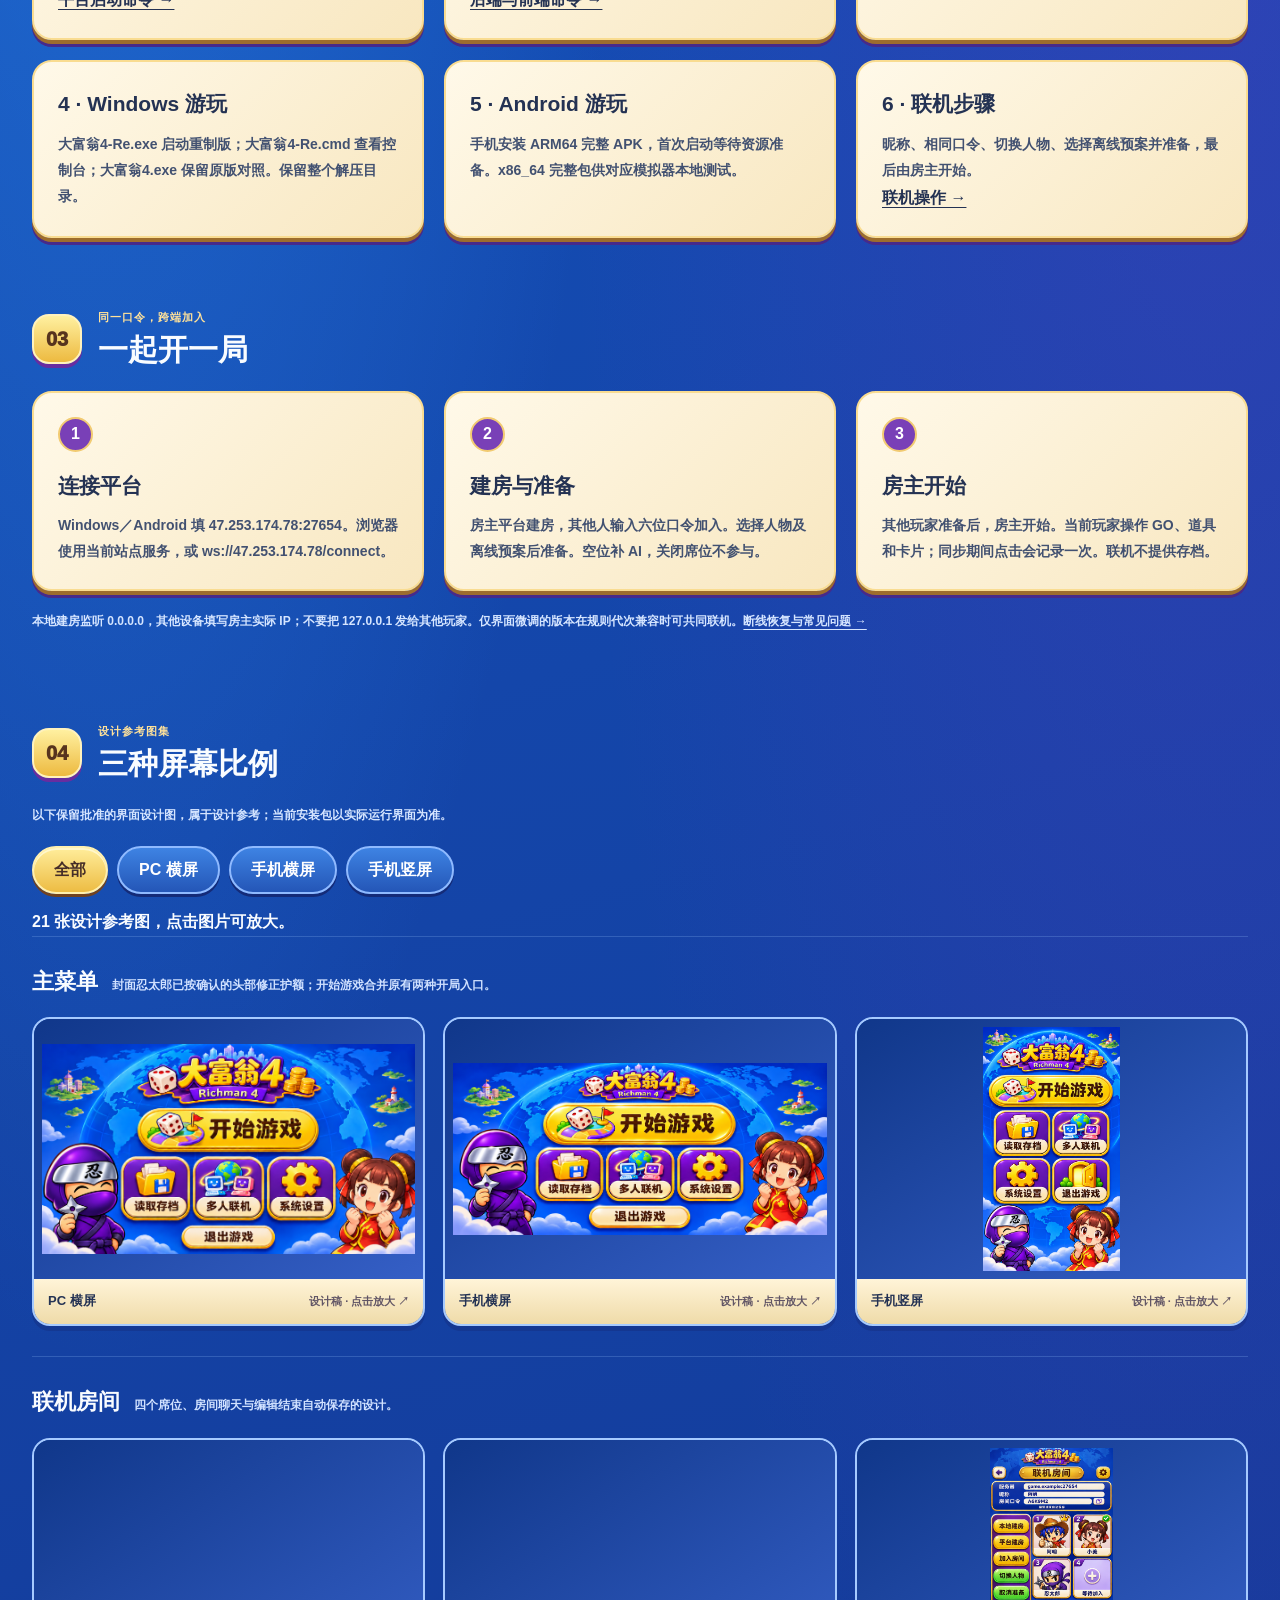
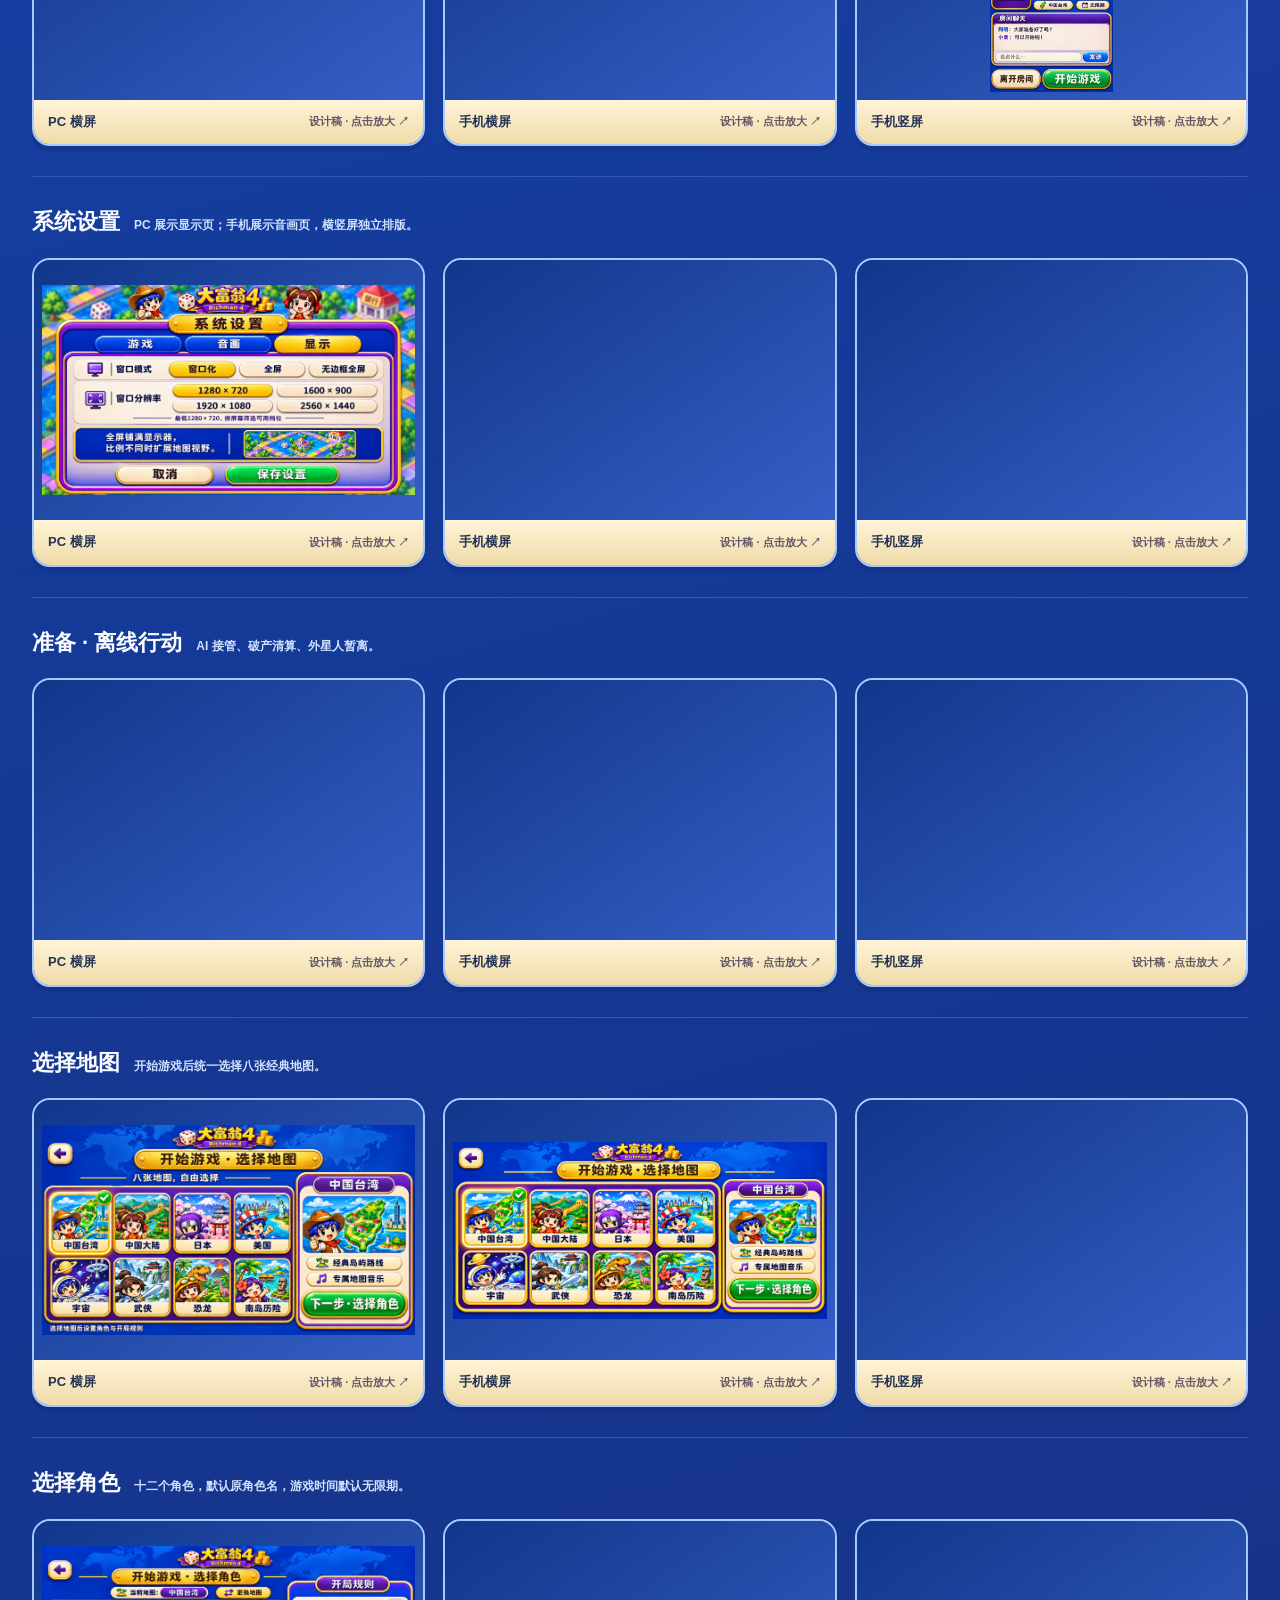
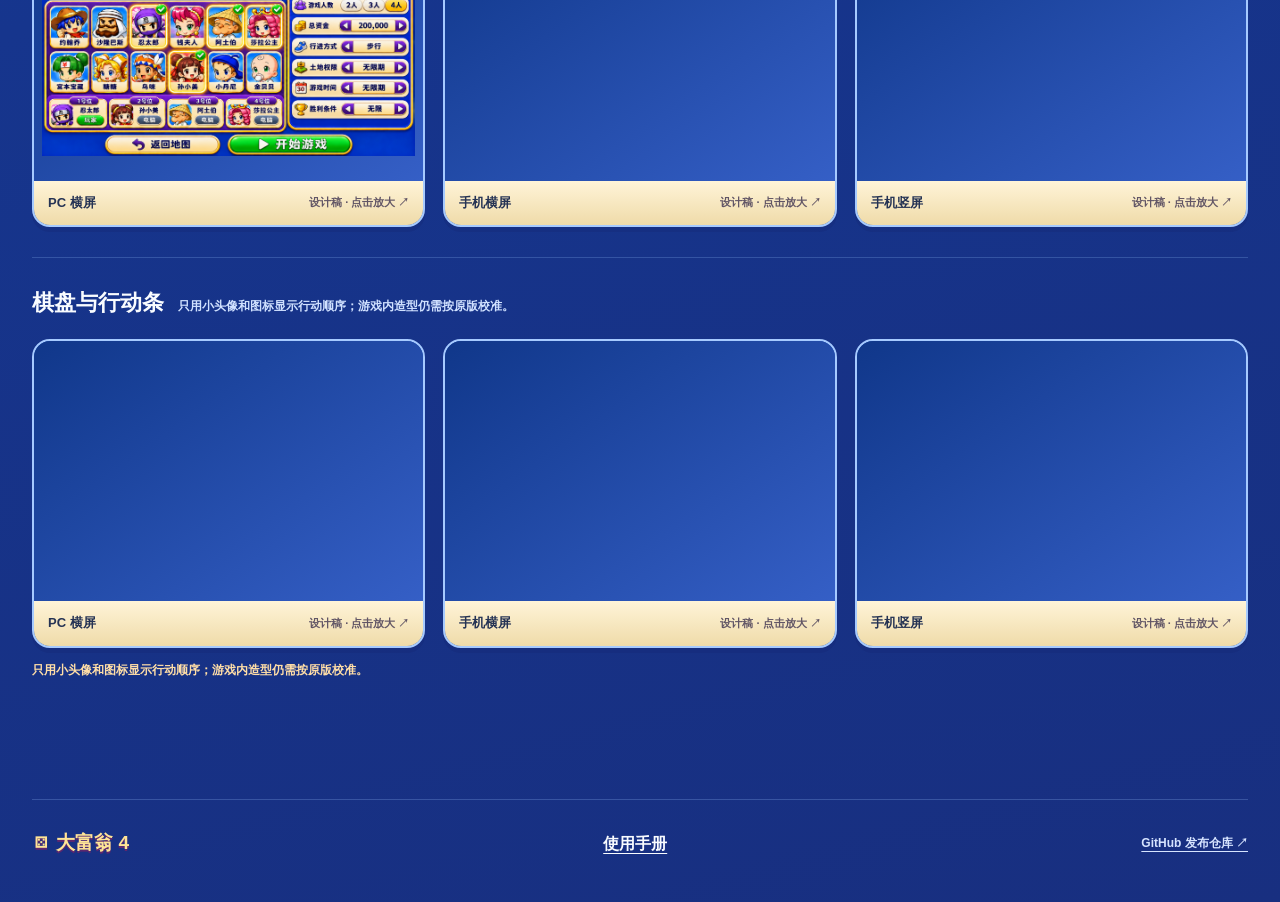
==== commit 289d1b65: "Publish full download verification report and interrupted-download guidance" ====
--- a/docs/index.html
+++ b/docs/index.html
@@ -1,7 +1,7 @@
 <!doctype html><html lang="zh-CN"><head><meta charset="utf-8"><meta name="viewport" content="width=device-width,initial-scale=1"><title>大富翁4 · 联机重制版下载</title><meta name="description" content="大富翁4重制版 Windows、Android 完整包下载与浏览器游玩，提供平台部署、Web 前后端启动和联机使用手册。"><link rel="stylesheet" href="game.css"><script src="gallery.js" defer></script></head><body><a class="skip" href="#downloads">跳到下载</a><header><a class="brand" href="#"><span class="dice" aria-hidden="true">⚄</span><span>大富翁 <b>4</b><small>EXP-Games · 联机重制版</small></span></a><nav><a href="#downloads">下载</a><a href="manual.html">使用手册</a><a href="#startup">启动方式</a><a href="#guide">联机步骤</a><a href="#preview">设计图集</a></nav></header><main>
 <section class="hero"><div><p class="eyebrow">Windows · Android · Web</p><h1>大富翁 4<span>和朋友一起开一局</span></h1><p class="lead">八张经典地图，十二位熟悉的角色。保留原版对照入口，提供高清重制画面、单机存档与跨端联机。</p><div class="hero-actions"><a class="button green" href="http://47.253.174.78/">浏览器直接玩 ↗</a><a class="button gold" href="#downloads">下载完整包 ↓</a><a class="button white" href="manual.html">阅读使用手册</a></div></div><a class="preview-link frame" href="images/ui/main-pc.png" data-title="主菜单 · 设计参考"><img src="images/ui/main-pc.png" alt="大富翁4主菜单设计参考"></a></section>
 <section id="downloads"><div class="heading"><span class="step">01</span><div><p class="eyebrow">完整过场 · 不再提供本期轻量包</p><h2>下载与安装</h2></div></div><div class="guide-grid"><article class="paper"><h3>Windows x64</h3><p>下载 Windows ZIP 或其全部分卷，校验合并并全部解压。进入 Rich4，运行「大富翁4-Re.exe」。原版对照入口和控制台调试入口一并保留。</p><a class="button blue" href="https://github.com/EXP-Games/rich4-online-release/releases/tag/v0.1.11-preview.20261115">Windows · 3 个分卷 ↗</a><p class="part-links">分卷直链：<a data-release-asset="Rich4-Windows-x64-v0.1.11-preview.20261115.zip.001" href="https://github.com/EXP-Games/rich4-online-release/releases/download/v0.1.11-preview.20261115/Rich4-Windows-x64-v0.1.11-preview.20261115.zip.001">001</a> · <a data-release-asset="Rich4-Windows-x64-v0.1.11-preview.20261115.zip.002" href="https://github.com/EXP-Games/rich4-online-release/releases/download/v0.1.11-preview.20261115/Rich4-Windows-x64-v0.1.11-preview.20261115.zip.002">002</a> · <a data-release-asset="Rich4-Windows-x64-v0.1.11-preview.20261115.zip.003" href="https://github.com/EXP-Games/rich4-online-release/releases/download/v0.1.11-preview.20261115/Rich4-Windows-x64-v0.1.11-preview.20261115.zip.003">003</a></p></article><article class="paper"><h3>Android ARM64</h3><p>Android 8.0+，完整 APK 包含 21 段独立过场及游戏内动画、音乐和语音。若为分卷，先在电脑合并成 APK，再传到手机安装。</p><a class="button green" href="https://github.com/EXP-Games/rich4-online-release/releases/tag/v0.1.11-preview.20261115">Android · 2 个分卷 ↗</a><p class="part-links">分卷直链：<a data-release-asset="Rich4-Android-arm64-v0.1.11-preview.20261115.apk.001" href="https://github.com/EXP-Games/rich4-online-release/releases/download/v0.1.11-preview.20261115/Rich4-Android-arm64-v0.1.11-preview.20261115.apk.001">001</a> · <a data-release-asset="Rich4-Android-arm64-v0.1.11-preview.20261115.apk.002" href="https://github.com/EXP-Games/rich4-online-release/releases/download/v0.1.11-preview.20261115/Rich4-Android-arm64-v0.1.11-preview.20261115.apk.002">002</a></p></article><article class="paper"><h3>Web 浏览器</h3><p>无需安装，打开页面等待资源准备即可游玩。支持单机及联机。浏览器存档保存在当前站点，更新页面时请勿清除含存档的站点数据。</p><a class="button gold" href="http://47.253.174.78/">进入游戏 ↗</a></article></div><p class="design-note">v0.1.11-preview.20261115 已发布。Windows 完整 ZIP 约 4.26 GB（3 卷），Android ARM64 完整 APK 约 3.31 GB（2 卷）。分卷包请同时下载 release-manifest.json、Merge-Packages.cmd、Merge-Packages.ps1 和 SHA256SUMS.txt；双击 CMD 会逐卷校验并还原完整 ZIP／APK。分卷不能直接安装。<a href="manual.html">查看完整步骤 →</a></p></section>
-<section class="paper" aria-label="下载校验与合并工具"><h3>校验与合并工具</h3><p>下载同一版本的全部分卷，以及以下 4 个文件，放到同一文件夹后双击 Merge-Packages.cmd。</p><p><a data-release-asset="release-manifest.json" href="https://github.com/EXP-Games/rich4-online-release/releases/download/v0.1.11-preview.20261115/release-manifest.json">release-manifest.json</a> · <a data-release-asset="Merge-Packages.cmd" href="https://github.com/EXP-Games/rich4-online-release/releases/download/v0.1.11-preview.20261115/Merge-Packages.cmd">Merge-Packages.cmd</a> · <a data-release-asset="Merge-Packages.ps1" href="https://github.com/EXP-Games/rich4-online-release/releases/download/v0.1.11-preview.20261115/Merge-Packages.ps1">Merge-Packages.ps1</a> · <a data-release-asset="SHA256SUMS.txt" href="https://github.com/EXP-Games/rich4-online-release/releases/download/v0.1.11-preview.20261115/SHA256SUMS.txt">SHA256SUMS.txt</a></p><p><a href="manual.html">完整使用手册</a> · <a href="https://github.com/EXP-Games/rich4-online-release/blob/master/PLATFORM.md">公开平台启动说明</a></p></section><section id="startup"><div class="heading"><span class="step">02</span><div><p class="eyebrow">玩家游玩与管理员启动</p><h2>六类启动与使用说明</h2></div></div><div class="guide-grid"><article class="paper"><h3>1 · 平台启动</h3><p>Python 平台提供房间管理、TCP 和 WebSocket。独立部署包直接运行 lobby/server.py，原生游戏端口 27654，管理页只监听本机 27655。</p><a href="manual.html">平台启动命令 →</a></article><article class="paper"><h3>2 · Web 前后端</h3><p>后端可同时提供已构建的网页与 WebSocket；也可单独启动前端开发服务器。HTTP／WS 共用 Web 端口，与原生 TCP 分开。</p><a href="manual.html">后端与前端命令 →</a></article><article class="paper"><h3>3 · 浏览器游玩</h3><p>打开公网游戏页面，选择开始游戏或多人联机；资源按需准备。</p><a href="http://47.253.174.78/">打开浏览器版 →</a></article><article class="paper"><h3>4 · Windows 游玩</h3><p>大富翁4-Re.exe 启动重制版；大富翁4-Re.cmd 查看控制台；大富翁4.exe 保留原版对照。保留整个解压目录。</p></article><article class="paper"><h3>5 · Android 游玩</h3><p>手机安装 ARM64 完整 APK，首次启动等待资源准备。x86_64 完整包供对应模拟器本地测试。</p></article><article class="paper"><h3>6 · 联机步骤</h3><p>昵称、相同口令、切换人物、选择离线预案并准备，最后由房主开始。</p><a href="#guide">联机操作 →</a></article></div></section>
+<section class="paper" aria-label="下载校验与合并工具"><h3>校验与合并工具</h3><p><a href="release-011-downloads.json">完整下载 SHA-256 校验已通过 →</a></p><p>下载同一版本的全部分卷，以及以下 4 个文件，放到同一文件夹后双击 Merge-Packages.cmd。</p><p><a data-release-asset="release-manifest.json" href="https://github.com/EXP-Games/rich4-online-release/releases/download/v0.1.11-preview.20261115/release-manifest.json">release-manifest.json</a> · <a data-release-asset="Merge-Packages.cmd" href="https://github.com/EXP-Games/rich4-online-release/releases/download/v0.1.11-preview.20261115/Merge-Packages.cmd">Merge-Packages.cmd</a> · <a data-release-asset="Merge-Packages.ps1" href="https://github.com/EXP-Games/rich4-online-release/releases/download/v0.1.11-preview.20261115/Merge-Packages.ps1">Merge-Packages.ps1</a> · <a data-release-asset="SHA256SUMS.txt" href="https://github.com/EXP-Games/rich4-online-release/releases/download/v0.1.11-preview.20261115/SHA256SUMS.txt">SHA256SUMS.txt</a></p><p><a href="manual.html">完整使用手册</a> · <a href="https://github.com/EXP-Games/rich4-online-release/blob/master/PLATFORM.md">公开平台启动说明</a></p></section><section id="startup"><div class="heading"><span class="step">02</span><div><p class="eyebrow">玩家游玩与管理员启动</p><h2>六类启动与使用说明</h2></div></div><div class="guide-grid"><article class="paper"><h3>1 · 平台启动</h3><p>Python 平台提供房间管理、TCP 和 WebSocket。独立部署包直接运行 lobby/server.py，原生游戏端口 27654，管理页只监听本机 27655。</p><a href="manual.html">平台启动命令 →</a></article><article class="paper"><h3>2 · Web 前后端</h3><p>后端可同时提供已构建的网页与 WebSocket；也可单独启动前端开发服务器。HTTP／WS 共用 Web 端口，与原生 TCP 分开。</p><a href="manual.html">后端与前端命令 →</a></article><article class="paper"><h3>3 · 浏览器游玩</h3><p>打开公网游戏页面，选择开始游戏或多人联机；资源按需准备。</p><a href="http://47.253.174.78/">打开浏览器版 →</a></article><article class="paper"><h3>4 · Windows 游玩</h3><p>大富翁4-Re.exe 启动重制版；大富翁4-Re.cmd 查看控制台；大富翁4.exe 保留原版对照。保留整个解压目录。</p></article><article class="paper"><h3>5 · Android 游玩</h3><p>手机安装 ARM64 完整 APK，首次启动等待资源准备。x86_64 完整包供对应模拟器本地测试。</p></article><article class="paper"><h3>6 · 联机步骤</h3><p>昵称、相同口令、切换人物、选择离线预案并准备，最后由房主开始。</p><a href="#guide">联机操作 →</a></article></div></section>
 <section id="guide"><div class="heading"><span class="step">03</span><div><p class="eyebrow">同一口令，跨端加入</p><h2>一起开一局</h2></div></div><ol class="guide-grid"><li class="paper"><span class="number">1</span><h3>连接平台</h3><p>Windows／Android 填 47.253.174.78:27654。浏览器使用当前站点服务，或 ws://47.253.174.78/connect。</p></li><li class="paper"><span class="number">2</span><h3>建房与准备</h3><p>房主平台建房，其他人输入六位口令加入。选择人物及离线预案后准备。空位补 AI，关闭席位不参与。</p></li><li class="paper"><span class="number">3</span><h3>房主开始</h3><p>其他玩家准备后，房主开始。当前玩家操作 GO、道具和卡片；同步期间点击会记录一次。联机不提供存档。</p></li></ol><p class="design-note">本地建房监听 0.0.0.0，其他设备填写房主实际 IP；不要把 127.0.0.1 发给其他玩家。仅界面微调的版本在规则代次兼容时可共同联机。<a href="manual.html">断线恢复与常见问题 →</a></p></section>
 <section id="preview"><div class="heading"><span class="step">04</span><div><p class="eyebrow">设计参考图集</p><h2>三种屏幕比例</h2></div></div><p class="design-note">以下保留批准的界面设计图，属于设计参考；当前安装包以实际运行界面为准。</p><div class="filters"><button class="active" data-device="all" aria-pressed="true">全部</button><button data-device="pc" aria-pressed="false">PC 横屏</button><button data-device="mobile-landscape" aria-pressed="false">手机横屏</button><button data-device="mobile-portrait" aria-pressed="false">手机竖屏</button></div><p id="gallery-status" role="status">21 张设计参考图，点击图片可放大。</p><!-- UI_GALLERY -->
 <section id="screen-main" class="screen-group" aria-labelledby="title-main"><div class="group-heading"><h3 id="title-main">主菜单</h3><p>封面忍太郎已按确认的头部修正护额；开始游戏合并原有两种开局入口。</p></div><div class="device-grid"><figure class="device-card" data-device="pc"><a class="preview-link" href="images/ui/main-pc.png?v=669a1ea31d74" data-title="主菜单 · PC 横屏 · 设计效果图"><div class="preview-image"><img loading="lazy" decoding="async" src="images/ui/main-pc.png?v=669a1ea31d74" width="1672" height="941" alt="主菜单 · PC 横屏 · 设计效果图"></div><figcaption><b>PC 横屏</b><span>设计稿 · 点击放大 ↗</span></figcaption></a></figure><figure class="device-card" data-device="mobile-landscape"><a class="preview-link" href="images/ui/main-mobile-landscape.png?v=d37e7f9714ae" data-title="主菜单 · 手机横屏 · 设计效果图"><div class="preview-image"><img loading="lazy" decoding="async" src="images/ui/main-mobile-landscape.png?v=d37e7f9714ae" width="1846" height="852" alt="主菜单 · 手机横屏 · 设计效果图"></div><figcaption><b>手机横屏</b><span>设计稿 · 点击放大 ↗</span></figcaption></a></figure><figure class="device-card" data-device="mobile-portrait"><a class="preview-link" href="images/ui/main-mobile-portrait.png?v=2c2b43096c6f" data-title="主菜单 · 手机竖屏 · 设计效果图"><div class="preview-image"><img loading="lazy" decoding="async" src="images/ui/main-mobile-portrait.png?v=2c2b43096c6f" width="941" height="1670" alt="主菜单 · 手机竖屏 · 设计效果图"></div><figcaption><b>手机竖屏</b><span>设计稿 · 点击放大 ↗</span></figcaption></a></figure></div></section>
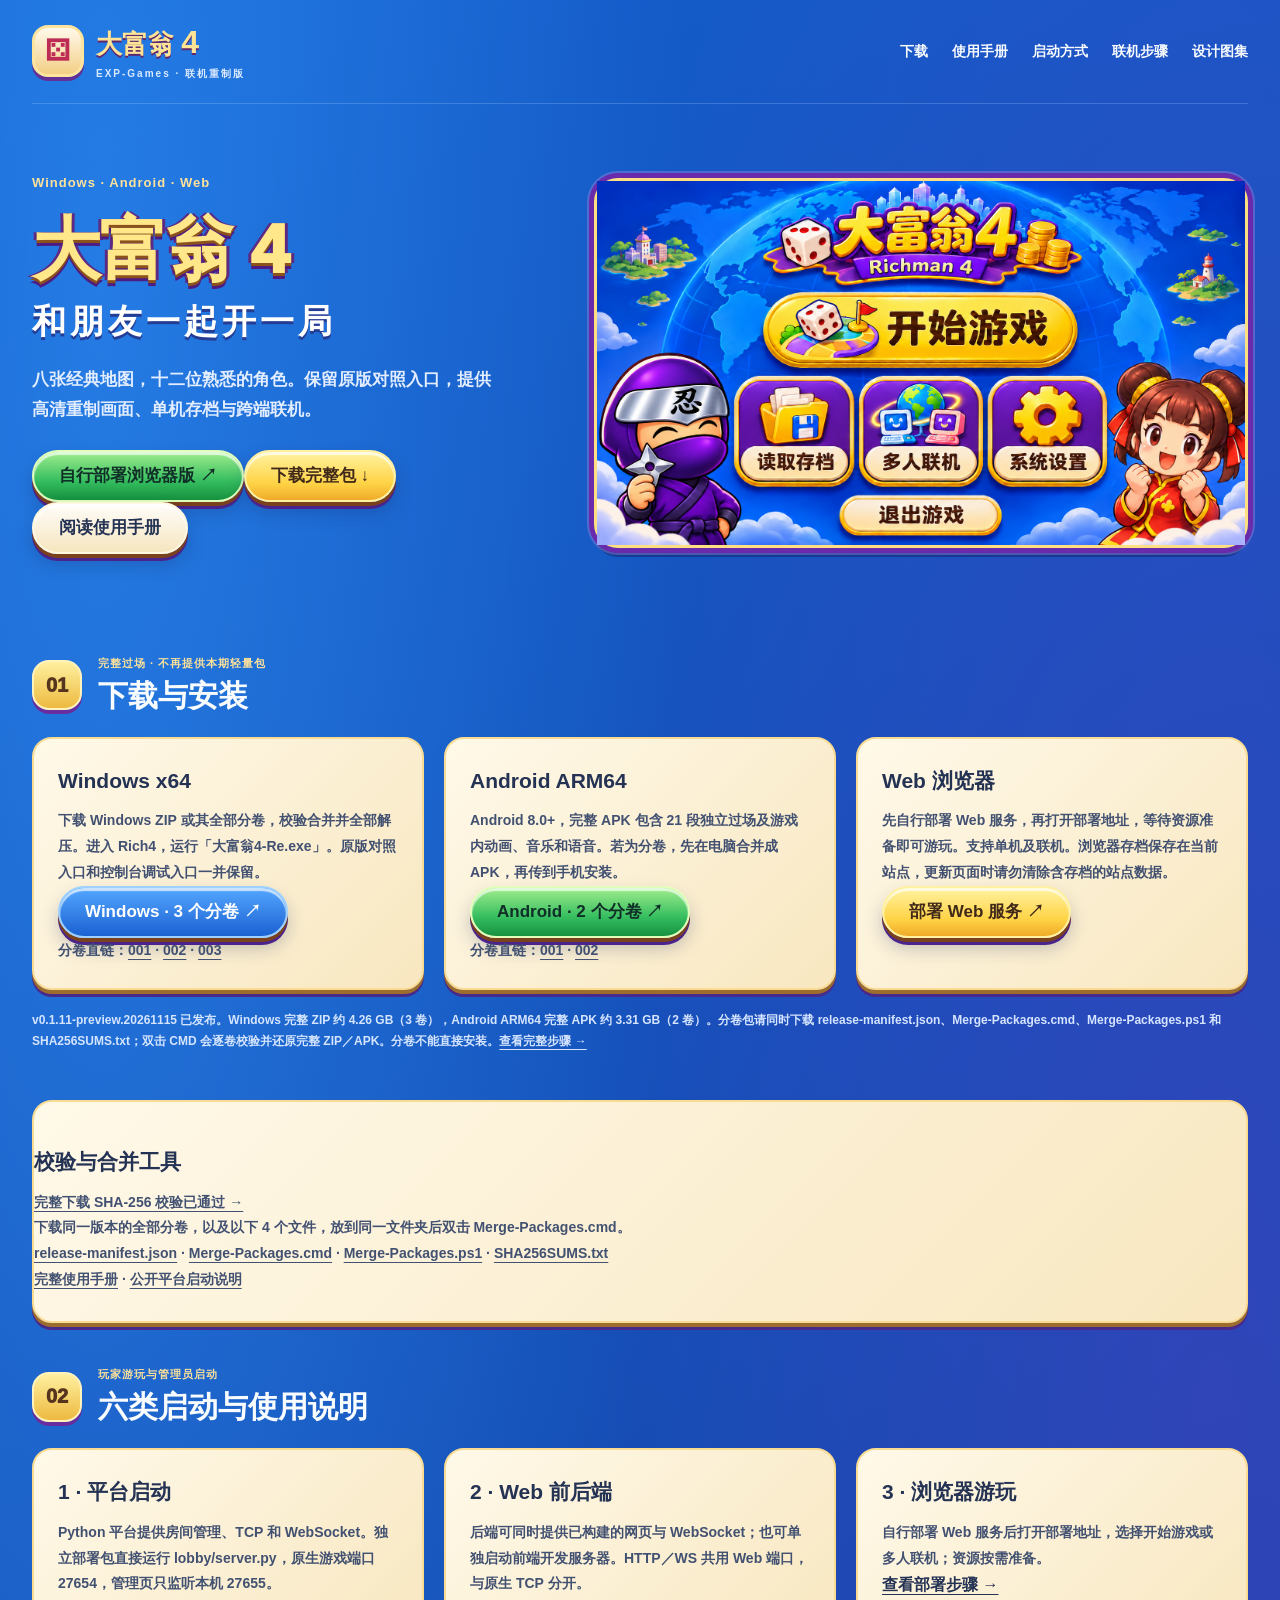
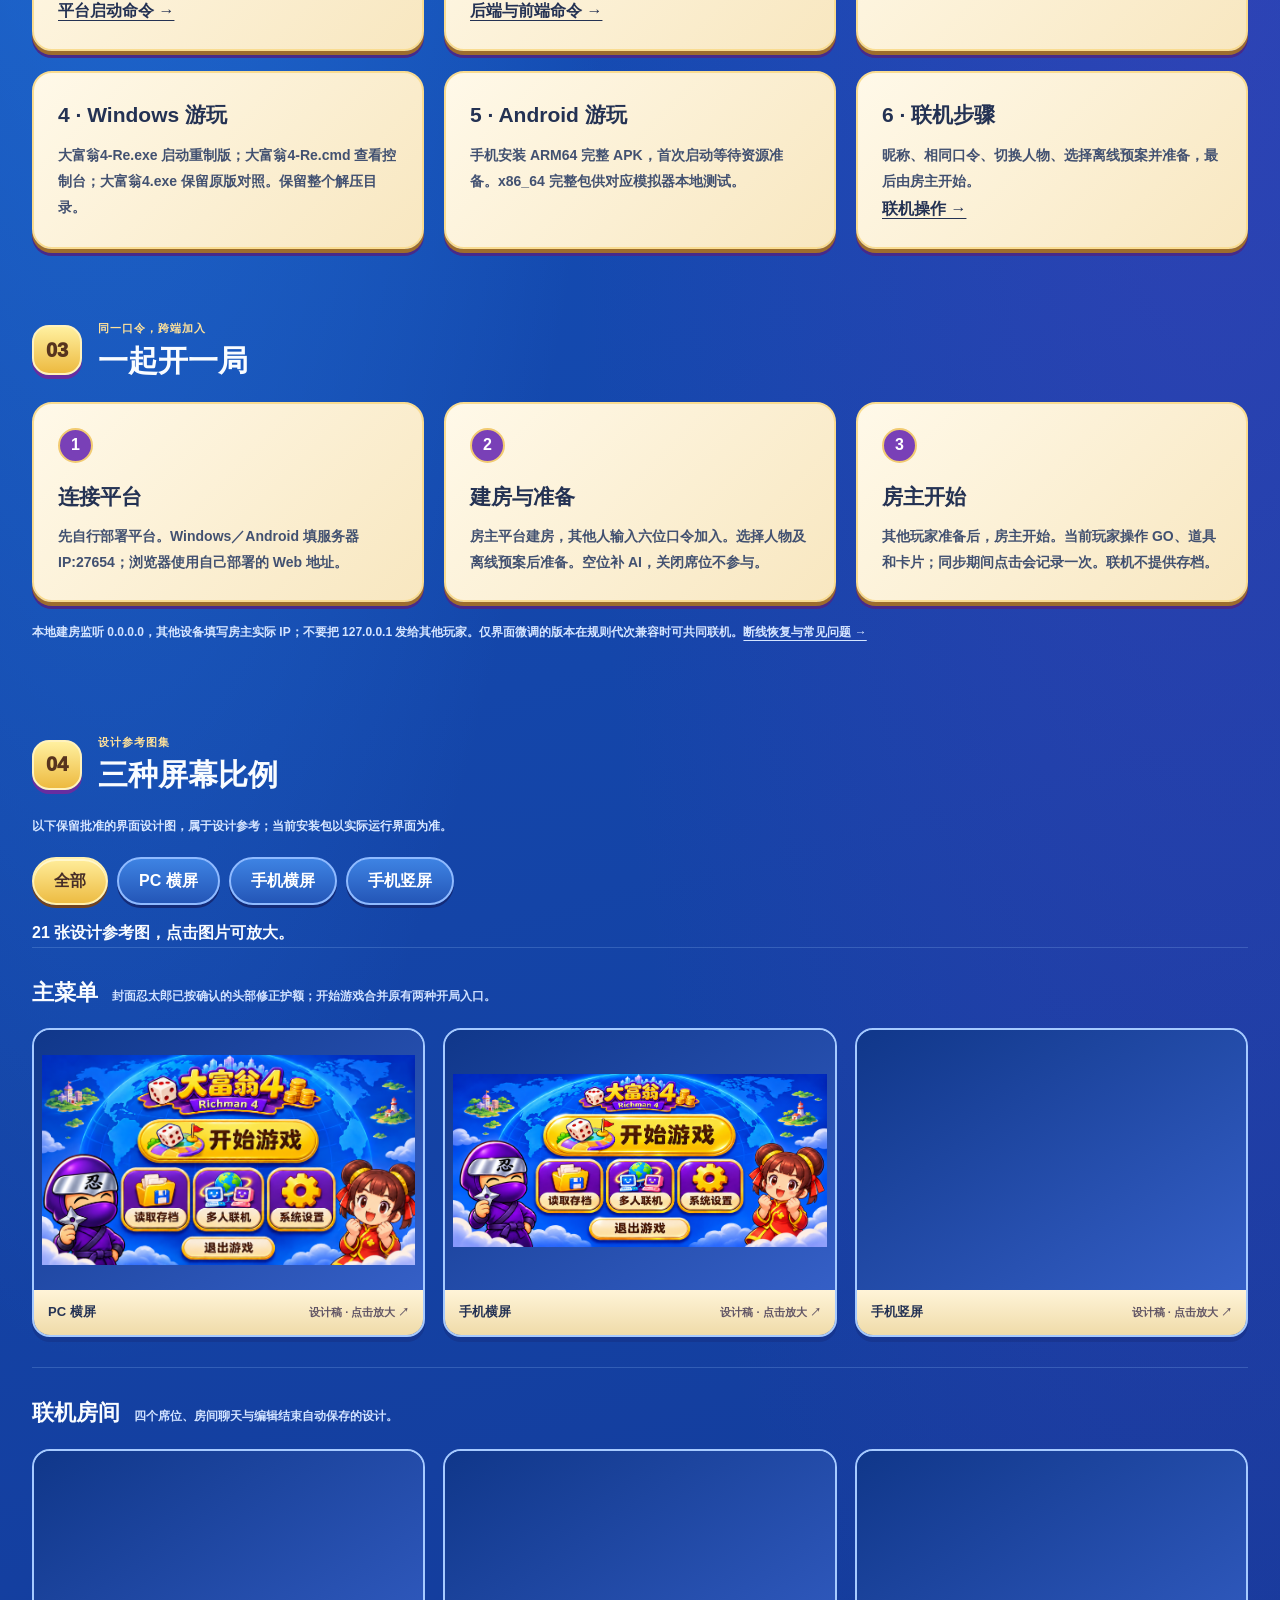
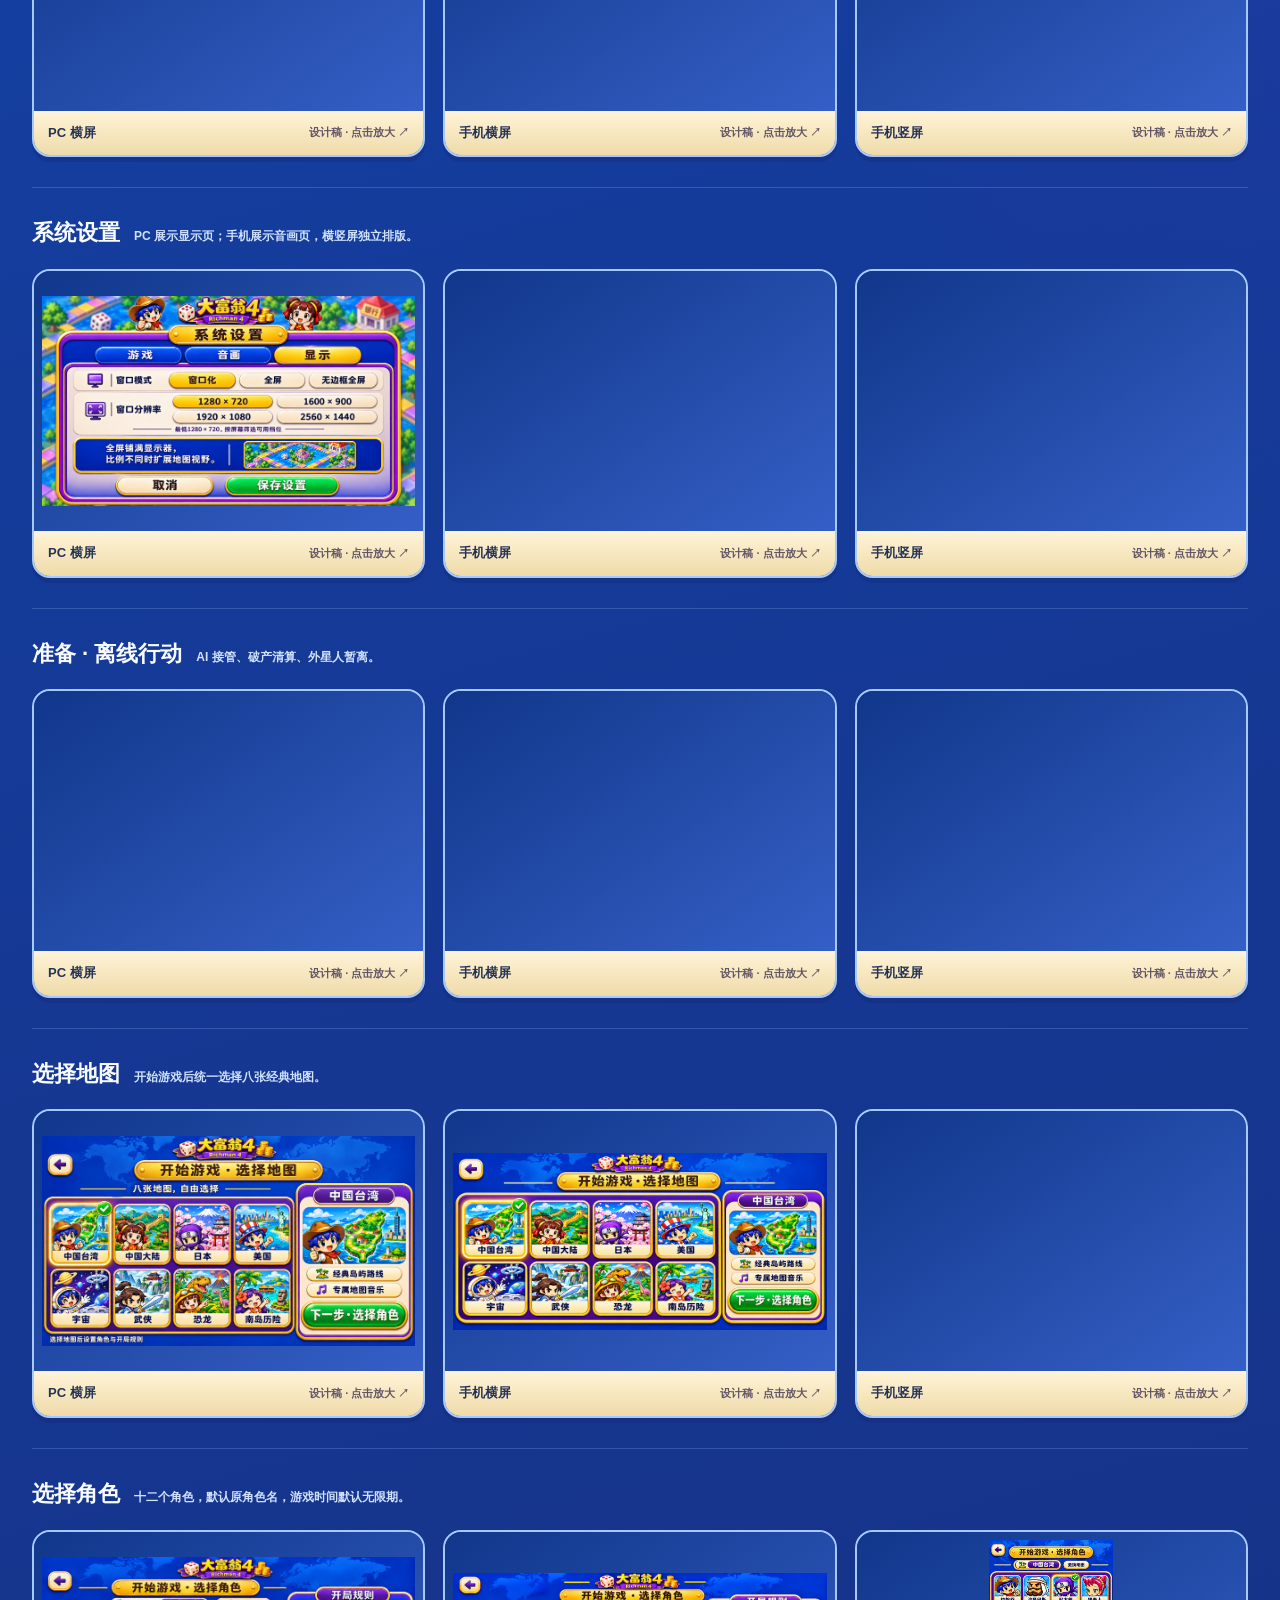
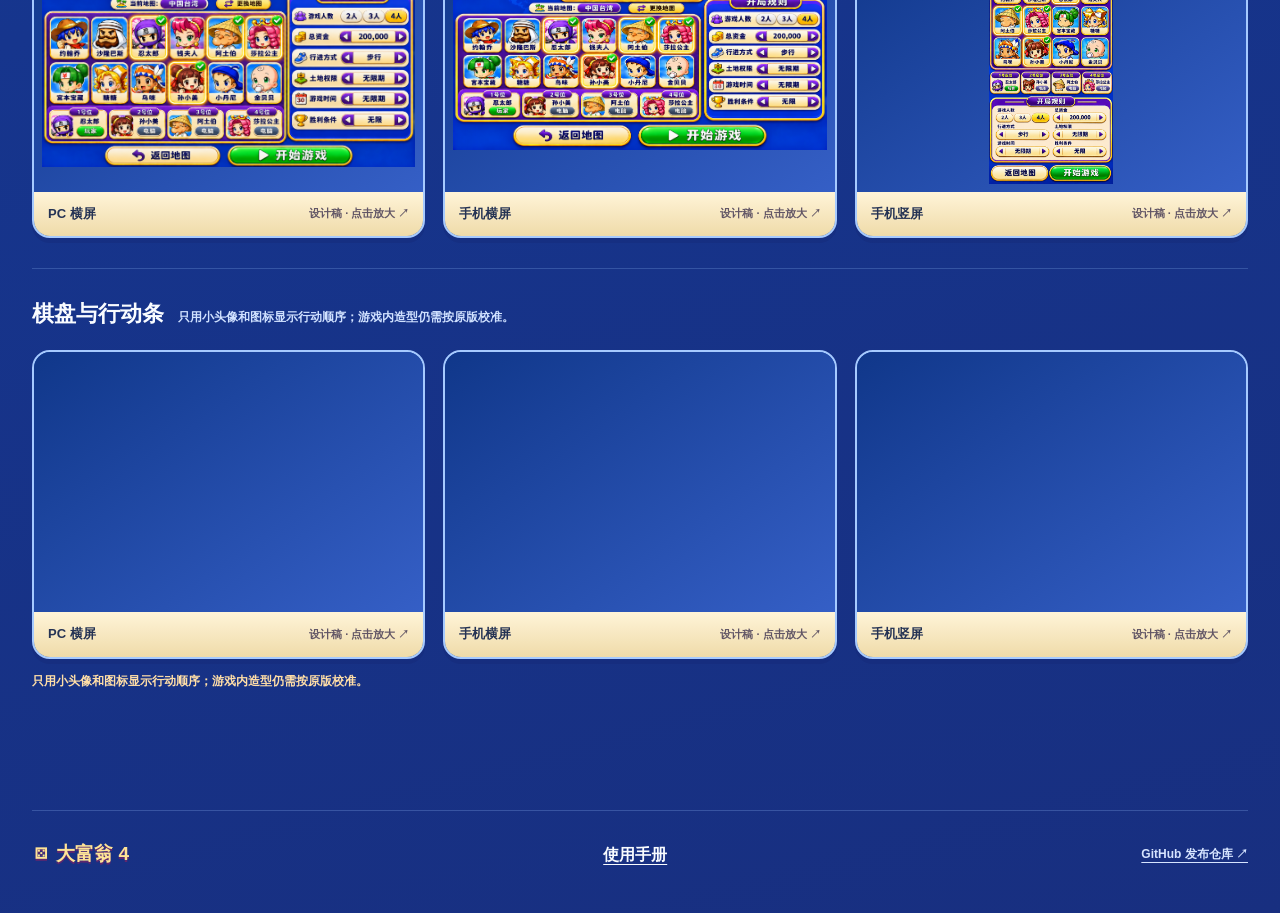
==== commit c348ec84: "Guide release users to self-host instead of exposing the test server" ====
--- a/docs/index.html
+++ b/docs/index.html
@@ -1,8 +1,8 @@
 <!doctype html><html lang="zh-CN"><head><meta charset="utf-8"><meta name="viewport" content="width=device-width,initial-scale=1"><title>大富翁4 · 联机重制版下载</title><meta name="description" content="大富翁4重制版 Windows、Android 完整包下载与浏览器游玩，提供平台部署、Web 前后端启动和联机使用手册。"><link rel="stylesheet" href="game.css"><script src="gallery.js" defer></script></head><body><a class="skip" href="#downloads">跳到下载</a><header><a class="brand" href="#"><span class="dice" aria-hidden="true">⚄</span><span>大富翁 <b>4</b><small>EXP-Games · 联机重制版</small></span></a><nav><a href="#downloads">下载</a><a href="manual.html">使用手册</a><a href="#startup">启动方式</a><a href="#guide">联机步骤</a><a href="#preview">设计图集</a></nav></header><main>
-<section class="hero"><div><p class="eyebrow">Windows · Android · Web</p><h1>大富翁 4<span>和朋友一起开一局</span></h1><p class="lead">八张经典地图，十二位熟悉的角色。保留原版对照入口，提供高清重制画面、单机存档与跨端联机。</p><div class="hero-actions"><a class="button green" href="http://47.253.174.78/">浏览器直接玩 ↗</a><a class="button gold" href="#downloads">下载完整包 ↓</a><a class="button white" href="manual.html">阅读使用手册</a></div></div><a class="preview-link frame" href="images/ui/main-pc.png" data-title="主菜单 · 设计参考"><img src="images/ui/main-pc.png" alt="大富翁4主菜单设计参考"></a></section>
-<section id="downloads"><div class="heading"><span class="step">01</span><div><p class="eyebrow">完整过场 · 不再提供本期轻量包</p><h2>下载与安装</h2></div></div><div class="guide-grid"><article class="paper"><h3>Windows x64</h3><p>下载 Windows ZIP 或其全部分卷，校验合并并全部解压。进入 Rich4，运行「大富翁4-Re.exe」。原版对照入口和控制台调试入口一并保留。</p><a class="button blue" href="https://github.com/EXP-Games/rich4-online-release/releases/tag/v0.1.11-preview.20261115">Windows · 3 个分卷 ↗</a><p class="part-links">分卷直链：<a data-release-asset="Rich4-Windows-x64-v0.1.11-preview.20261115.zip.001" href="https://github.com/EXP-Games/rich4-online-release/releases/download/v0.1.11-preview.20261115/Rich4-Windows-x64-v0.1.11-preview.20261115.zip.001">001</a> · <a data-release-asset="Rich4-Windows-x64-v0.1.11-preview.20261115.zip.002" href="https://github.com/EXP-Games/rich4-online-release/releases/download/v0.1.11-preview.20261115/Rich4-Windows-x64-v0.1.11-preview.20261115.zip.002">002</a> · <a data-release-asset="Rich4-Windows-x64-v0.1.11-preview.20261115.zip.003" href="https://github.com/EXP-Games/rich4-online-release/releases/download/v0.1.11-preview.20261115/Rich4-Windows-x64-v0.1.11-preview.20261115.zip.003">003</a></p></article><article class="paper"><h3>Android ARM64</h3><p>Android 8.0+，完整 APK 包含 21 段独立过场及游戏内动画、音乐和语音。若为分卷，先在电脑合并成 APK，再传到手机安装。</p><a class="button green" href="https://github.com/EXP-Games/rich4-online-release/releases/tag/v0.1.11-preview.20261115">Android · 2 个分卷 ↗</a><p class="part-links">分卷直链：<a data-release-asset="Rich4-Android-arm64-v0.1.11-preview.20261115.apk.001" href="https://github.com/EXP-Games/rich4-online-release/releases/download/v0.1.11-preview.20261115/Rich4-Android-arm64-v0.1.11-preview.20261115.apk.001">001</a> · <a data-release-asset="Rich4-Android-arm64-v0.1.11-preview.20261115.apk.002" href="https://github.com/EXP-Games/rich4-online-release/releases/download/v0.1.11-preview.20261115/Rich4-Android-arm64-v0.1.11-preview.20261115.apk.002">002</a></p></article><article class="paper"><h3>Web 浏览器</h3><p>无需安装，打开页面等待资源准备即可游玩。支持单机及联机。浏览器存档保存在当前站点，更新页面时请勿清除含存档的站点数据。</p><a class="button gold" href="http://47.253.174.78/">进入游戏 ↗</a></article></div><p class="design-note">v0.1.11-preview.20261115 已发布。Windows 完整 ZIP 约 4.26 GB（3 卷），Android ARM64 完整 APK 约 3.31 GB（2 卷）。分卷包请同时下载 release-manifest.json、Merge-Packages.cmd、Merge-Packages.ps1 和 SHA256SUMS.txt；双击 CMD 会逐卷校验并还原完整 ZIP／APK。分卷不能直接安装。<a href="manual.html">查看完整步骤 →</a></p></section>
-<section class="paper" aria-label="下载校验与合并工具"><h3>校验与合并工具</h3><p><a href="release-011-downloads.json">完整下载 SHA-256 校验已通过 →</a></p><p>下载同一版本的全部分卷，以及以下 4 个文件，放到同一文件夹后双击 Merge-Packages.cmd。</p><p><a data-release-asset="release-manifest.json" href="https://github.com/EXP-Games/rich4-online-release/releases/download/v0.1.11-preview.20261115/release-manifest.json">release-manifest.json</a> · <a data-release-asset="Merge-Packages.cmd" href="https://github.com/EXP-Games/rich4-online-release/releases/download/v0.1.11-preview.20261115/Merge-Packages.cmd">Merge-Packages.cmd</a> · <a data-release-asset="Merge-Packages.ps1" href="https://github.com/EXP-Games/rich4-online-release/releases/download/v0.1.11-preview.20261115/Merge-Packages.ps1">Merge-Packages.ps1</a> · <a data-release-asset="SHA256SUMS.txt" href="https://github.com/EXP-Games/rich4-online-release/releases/download/v0.1.11-preview.20261115/SHA256SUMS.txt">SHA256SUMS.txt</a></p><p><a href="manual.html">完整使用手册</a> · <a href="https://github.com/EXP-Games/rich4-online-release/blob/master/PLATFORM.md">公开平台启动说明</a></p></section><section id="startup"><div class="heading"><span class="step">02</span><div><p class="eyebrow">玩家游玩与管理员启动</p><h2>六类启动与使用说明</h2></div></div><div class="guide-grid"><article class="paper"><h3>1 · 平台启动</h3><p>Python 平台提供房间管理、TCP 和 WebSocket。独立部署包直接运行 lobby/server.py，原生游戏端口 27654，管理页只监听本机 27655。</p><a href="manual.html">平台启动命令 →</a></article><article class="paper"><h3>2 · Web 前后端</h3><p>后端可同时提供已构建的网页与 WebSocket；也可单独启动前端开发服务器。HTTP／WS 共用 Web 端口，与原生 TCP 分开。</p><a href="manual.html">后端与前端命令 →</a></article><article class="paper"><h3>3 · 浏览器游玩</h3><p>打开公网游戏页面，选择开始游戏或多人联机；资源按需准备。</p><a href="http://47.253.174.78/">打开浏览器版 →</a></article><article class="paper"><h3>4 · Windows 游玩</h3><p>大富翁4-Re.exe 启动重制版；大富翁4-Re.cmd 查看控制台；大富翁4.exe 保留原版对照。保留整个解压目录。</p></article><article class="paper"><h3>5 · Android 游玩</h3><p>手机安装 ARM64 完整 APK，首次启动等待资源准备。x86_64 完整包供对应模拟器本地测试。</p></article><article class="paper"><h3>6 · 联机步骤</h3><p>昵称、相同口令、切换人物、选择离线预案并准备，最后由房主开始。</p><a href="#guide">联机操作 →</a></article></div></section>
-<section id="guide"><div class="heading"><span class="step">03</span><div><p class="eyebrow">同一口令，跨端加入</p><h2>一起开一局</h2></div></div><ol class="guide-grid"><li class="paper"><span class="number">1</span><h3>连接平台</h3><p>Windows／Android 填 47.253.174.78:27654。浏览器使用当前站点服务，或 ws://47.253.174.78/connect。</p></li><li class="paper"><span class="number">2</span><h3>建房与准备</h3><p>房主平台建房，其他人输入六位口令加入。选择人物及离线预案后准备。空位补 AI，关闭席位不参与。</p></li><li class="paper"><span class="number">3</span><h3>房主开始</h3><p>其他玩家准备后，房主开始。当前玩家操作 GO、道具和卡片；同步期间点击会记录一次。联机不提供存档。</p></li></ol><p class="design-note">本地建房监听 0.0.0.0，其他设备填写房主实际 IP；不要把 127.0.0.1 发给其他玩家。仅界面微调的版本在规则代次兼容时可共同联机。<a href="manual.html">断线恢复与常见问题 →</a></p></section>
+<section class="hero"><div><p class="eyebrow">Windows · Android · Web</p><h1>大富翁 4<span>和朋友一起开一局</span></h1><p class="lead">八张经典地图，十二位熟悉的角色。保留原版对照入口，提供高清重制画面、单机存档与跨端联机。</p><div class="hero-actions"><a class="button green" href="https://github.com/EXP-Games/rich4-online-release/blob/master/PLATFORM.md">自行部署浏览器版 ↗</a><a class="button gold" href="#downloads">下载完整包 ↓</a><a class="button white" href="manual.html">阅读使用手册</a></div></div><a class="preview-link frame" href="images/ui/main-pc.png" data-title="主菜单 · 设计参考"><img src="images/ui/main-pc.png" alt="大富翁4主菜单设计参考"></a></section>
+<section id="downloads"><div class="heading"><span class="step">01</span><div><p class="eyebrow">完整过场 · 不再提供本期轻量包</p><h2>下载与安装</h2></div></div><div class="guide-grid"><article class="paper"><h3>Windows x64</h3><p>下载 Windows ZIP 或其全部分卷，校验合并并全部解压。进入 Rich4，运行「大富翁4-Re.exe」。原版对照入口和控制台调试入口一并保留。</p><a class="button blue" href="https://github.com/EXP-Games/rich4-online-release/releases/tag/v0.1.11-preview.20261115">Windows · 3 个分卷 ↗</a><p class="part-links">分卷直链：<a data-release-asset="Rich4-Windows-x64-v0.1.11-preview.20261115.zip.001" href="https://github.com/EXP-Games/rich4-online-release/releases/download/v0.1.11-preview.20261115/Rich4-Windows-x64-v0.1.11-preview.20261115.zip.001">001</a> · <a data-release-asset="Rich4-Windows-x64-v0.1.11-preview.20261115.zip.002" href="https://github.com/EXP-Games/rich4-online-release/releases/download/v0.1.11-preview.20261115/Rich4-Windows-x64-v0.1.11-preview.20261115.zip.002">002</a> · <a data-release-asset="Rich4-Windows-x64-v0.1.11-preview.20261115.zip.003" href="https://github.com/EXP-Games/rich4-online-release/releases/download/v0.1.11-preview.20261115/Rich4-Windows-x64-v0.1.11-preview.20261115.zip.003">003</a></p></article><article class="paper"><h3>Android ARM64</h3><p>Android 8.0+，完整 APK 包含 21 段独立过场及游戏内动画、音乐和语音。若为分卷，先在电脑合并成 APK，再传到手机安装。</p><a class="button green" href="https://github.com/EXP-Games/rich4-online-release/releases/tag/v0.1.11-preview.20261115">Android · 2 个分卷 ↗</a><p class="part-links">分卷直链：<a data-release-asset="Rich4-Android-arm64-v0.1.11-preview.20261115.apk.001" href="https://github.com/EXP-Games/rich4-online-release/releases/download/v0.1.11-preview.20261115/Rich4-Android-arm64-v0.1.11-preview.20261115.apk.001">001</a> · <a data-release-asset="Rich4-Android-arm64-v0.1.11-preview.20261115.apk.002" href="https://github.com/EXP-Games/rich4-online-release/releases/download/v0.1.11-preview.20261115/Rich4-Android-arm64-v0.1.11-preview.20261115.apk.002">002</a></p></article><article class="paper"><h3>Web 浏览器</h3><p>先自行部署 Web 服务，再打开部署地址，等待资源准备即可游玩。支持单机及联机。浏览器存档保存在当前站点，更新页面时请勿清除含存档的站点数据。</p><a class="button gold" href="https://github.com/EXP-Games/rich4-online-release/blob/master/PLATFORM.md">部署 Web 服务 ↗</a></article></div><p class="design-note">v0.1.11-preview.20261115 已发布。Windows 完整 ZIP 约 4.26 GB（3 卷），Android ARM64 完整 APK 约 3.31 GB（2 卷）。分卷包请同时下载 release-manifest.json、Merge-Packages.cmd、Merge-Packages.ps1 和 SHA256SUMS.txt；双击 CMD 会逐卷校验并还原完整 ZIP／APK。分卷不能直接安装。<a href="manual.html">查看完整步骤 →</a></p></section>
+<section class="paper" aria-label="下载校验与合并工具"><h3>校验与合并工具</h3><p><a href="release-011-downloads.json">完整下载 SHA-256 校验已通过 →</a></p><p>下载同一版本的全部分卷，以及以下 4 个文件，放到同一文件夹后双击 Merge-Packages.cmd。</p><p><a data-release-asset="release-manifest.json" href="https://github.com/EXP-Games/rich4-online-release/releases/download/v0.1.11-preview.20261115/release-manifest.json">release-manifest.json</a> · <a data-release-asset="Merge-Packages.cmd" href="https://github.com/EXP-Games/rich4-online-release/releases/download/v0.1.11-preview.20261115/Merge-Packages.cmd">Merge-Packages.cmd</a> · <a data-release-asset="Merge-Packages.ps1" href="https://github.com/EXP-Games/rich4-online-release/releases/download/v0.1.11-preview.20261115/Merge-Packages.ps1">Merge-Packages.ps1</a> · <a data-release-asset="SHA256SUMS.txt" href="https://github.com/EXP-Games/rich4-online-release/releases/download/v0.1.11-preview.20261115/SHA256SUMS.txt">SHA256SUMS.txt</a></p><p><a href="manual.html">完整使用手册</a> · <a href="https://github.com/EXP-Games/rich4-online-release/blob/master/PLATFORM.md">公开平台启动说明</a></p></section><section id="startup"><div class="heading"><span class="step">02</span><div><p class="eyebrow">玩家游玩与管理员启动</p><h2>六类启动与使用说明</h2></div></div><div class="guide-grid"><article class="paper"><h3>1 · 平台启动</h3><p>Python 平台提供房间管理、TCP 和 WebSocket。独立部署包直接运行 lobby/server.py，原生游戏端口 27654，管理页只监听本机 27655。</p><a href="manual.html">平台启动命令 →</a></article><article class="paper"><h3>2 · Web 前后端</h3><p>后端可同时提供已构建的网页与 WebSocket；也可单独启动前端开发服务器。HTTP／WS 共用 Web 端口，与原生 TCP 分开。</p><a href="manual.html">后端与前端命令 →</a></article><article class="paper"><h3>3 · 浏览器游玩</h3><p>自行部署 Web 服务后打开部署地址，选择开始游戏或多人联机；资源按需准备。</p><a href="https://github.com/EXP-Games/rich4-online-release/blob/master/PLATFORM.md">查看部署步骤 →</a></article><article class="paper"><h3>4 · Windows 游玩</h3><p>大富翁4-Re.exe 启动重制版；大富翁4-Re.cmd 查看控制台；大富翁4.exe 保留原版对照。保留整个解压目录。</p></article><article class="paper"><h3>5 · Android 游玩</h3><p>手机安装 ARM64 完整 APK，首次启动等待资源准备。x86_64 完整包供对应模拟器本地测试。</p></article><article class="paper"><h3>6 · 联机步骤</h3><p>昵称、相同口令、切换人物、选择离线预案并准备，最后由房主开始。</p><a href="#guide">联机操作 →</a></article></div></section>
+<section id="guide"><div class="heading"><span class="step">03</span><div><p class="eyebrow">同一口令，跨端加入</p><h2>一起开一局</h2></div></div><ol class="guide-grid"><li class="paper"><span class="number">1</span><h3>连接平台</h3><p>先自行部署平台。Windows／Android 填服务器IP:27654；浏览器使用自己部署的 Web 地址。</p></li><li class="paper"><span class="number">2</span><h3>建房与准备</h3><p>房主平台建房，其他人输入六位口令加入。选择人物及离线预案后准备。空位补 AI，关闭席位不参与。</p></li><li class="paper"><span class="number">3</span><h3>房主开始</h3><p>其他玩家准备后，房主开始。当前玩家操作 GO、道具和卡片；同步期间点击会记录一次。联机不提供存档。</p></li></ol><p class="design-note">本地建房监听 0.0.0.0，其他设备填写房主实际 IP；不要把 127.0.0.1 发给其他玩家。仅界面微调的版本在规则代次兼容时可共同联机。<a href="manual.html">断线恢复与常见问题 →</a></p></section>
 <section id="preview"><div class="heading"><span class="step">04</span><div><p class="eyebrow">设计参考图集</p><h2>三种屏幕比例</h2></div></div><p class="design-note">以下保留批准的界面设计图，属于设计参考；当前安装包以实际运行界面为准。</p><div class="filters"><button class="active" data-device="all" aria-pressed="true">全部</button><button data-device="pc" aria-pressed="false">PC 横屏</button><button data-device="mobile-landscape" aria-pressed="false">手机横屏</button><button data-device="mobile-portrait" aria-pressed="false">手机竖屏</button></div><p id="gallery-status" role="status">21 张设计参考图，点击图片可放大。</p><!-- UI_GALLERY -->
 <section id="screen-main" class="screen-group" aria-labelledby="title-main"><div class="group-heading"><h3 id="title-main">主菜单</h3><p>封面忍太郎已按确认的头部修正护额；开始游戏合并原有两种开局入口。</p></div><div class="device-grid"><figure class="device-card" data-device="pc"><a class="preview-link" href="images/ui/main-pc.png?v=669a1ea31d74" data-title="主菜单 · PC 横屏 · 设计效果图"><div class="preview-image"><img loading="lazy" decoding="async" src="images/ui/main-pc.png?v=669a1ea31d74" width="1672" height="941" alt="主菜单 · PC 横屏 · 设计效果图"></div><figcaption><b>PC 横屏</b><span>设计稿 · 点击放大 ↗</span></figcaption></a></figure><figure class="device-card" data-device="mobile-landscape"><a class="preview-link" href="images/ui/main-mobile-landscape.png?v=d37e7f9714ae" data-title="主菜单 · 手机横屏 · 设计效果图"><div class="preview-image"><img loading="lazy" decoding="async" src="images/ui/main-mobile-landscape.png?v=d37e7f9714ae" width="1846" height="852" alt="主菜单 · 手机横屏 · 设计效果图"></div><figcaption><b>手机横屏</b><span>设计稿 · 点击放大 ↗</span></figcaption></a></figure><figure class="device-card" data-device="mobile-portrait"><a class="preview-link" href="images/ui/main-mobile-portrait.png?v=2c2b43096c6f" data-title="主菜单 · 手机竖屏 · 设计效果图"><div class="preview-image"><img loading="lazy" decoding="async" src="images/ui/main-mobile-portrait.png?v=2c2b43096c6f" width="941" height="1670" alt="主菜单 · 手机竖屏 · 设计效果图"></div><figcaption><b>手机竖屏</b><span>设计稿 · 点击放大 ↗</span></figcaption></a></figure></div></section>
 <section id="screen-room" class="screen-group" aria-labelledby="title-room"><div class="group-heading"><h3 id="title-room">联机房间</h3><p>四个席位、房间聊天与编辑结束自动保存的设计。</p></div><div class="device-grid"><figure class="device-card" data-device="pc"><a class="preview-link" href="images/ui/room-pc.png?v=db71b03a20bc" data-title="联机房间 · PC 横屏 · 设计效果图"><div class="preview-image"><img loading="lazy" decoding="async" src="images/ui/room-pc.png?v=db71b03a20bc" width="1672" height="941" alt="联机房间 · PC 横屏 · 设计效果图"></div><figcaption><b>PC 横屏</b><span>设计稿 · 点击放大 ↗</span></figcaption></a></figure><figure class="device-card" data-device="mobile-landscape"><a class="preview-link" href="images/ui/room-mobile-landscape.png?v=657895cd45ea" data-title="联机房间 · 手机横屏 · 设计效果图"><div class="preview-image"><img loading="lazy" decoding="async" src="images/ui/room-mobile-landscape.png?v=657895cd45ea" width="1821" height="864" alt="联机房间 · 手机横屏 · 设计效果图"></div><figcaption><b>手机横屏</b><span>设计稿 · 点击放大 ↗</span></figcaption></a></figure><figure class="device-card" data-device="mobile-portrait"><a class="preview-link" href="images/ui/room-mobile-portrait.png?v=ae670bd3ca78" data-title="联机房间 · 手机竖屏 · 设计效果图"><div class="preview-image"><img loading="lazy" decoding="async" src="images/ui/room-mobile-portrait.png?v=ae670bd3ca78" width="892" height="1763" alt="联机房间 · 手机竖屏 · 设计效果图"></div><figcaption><b>手机竖屏</b><span>设计稿 · 点击放大 ↗</span></figcaption></a></figure></div></section>
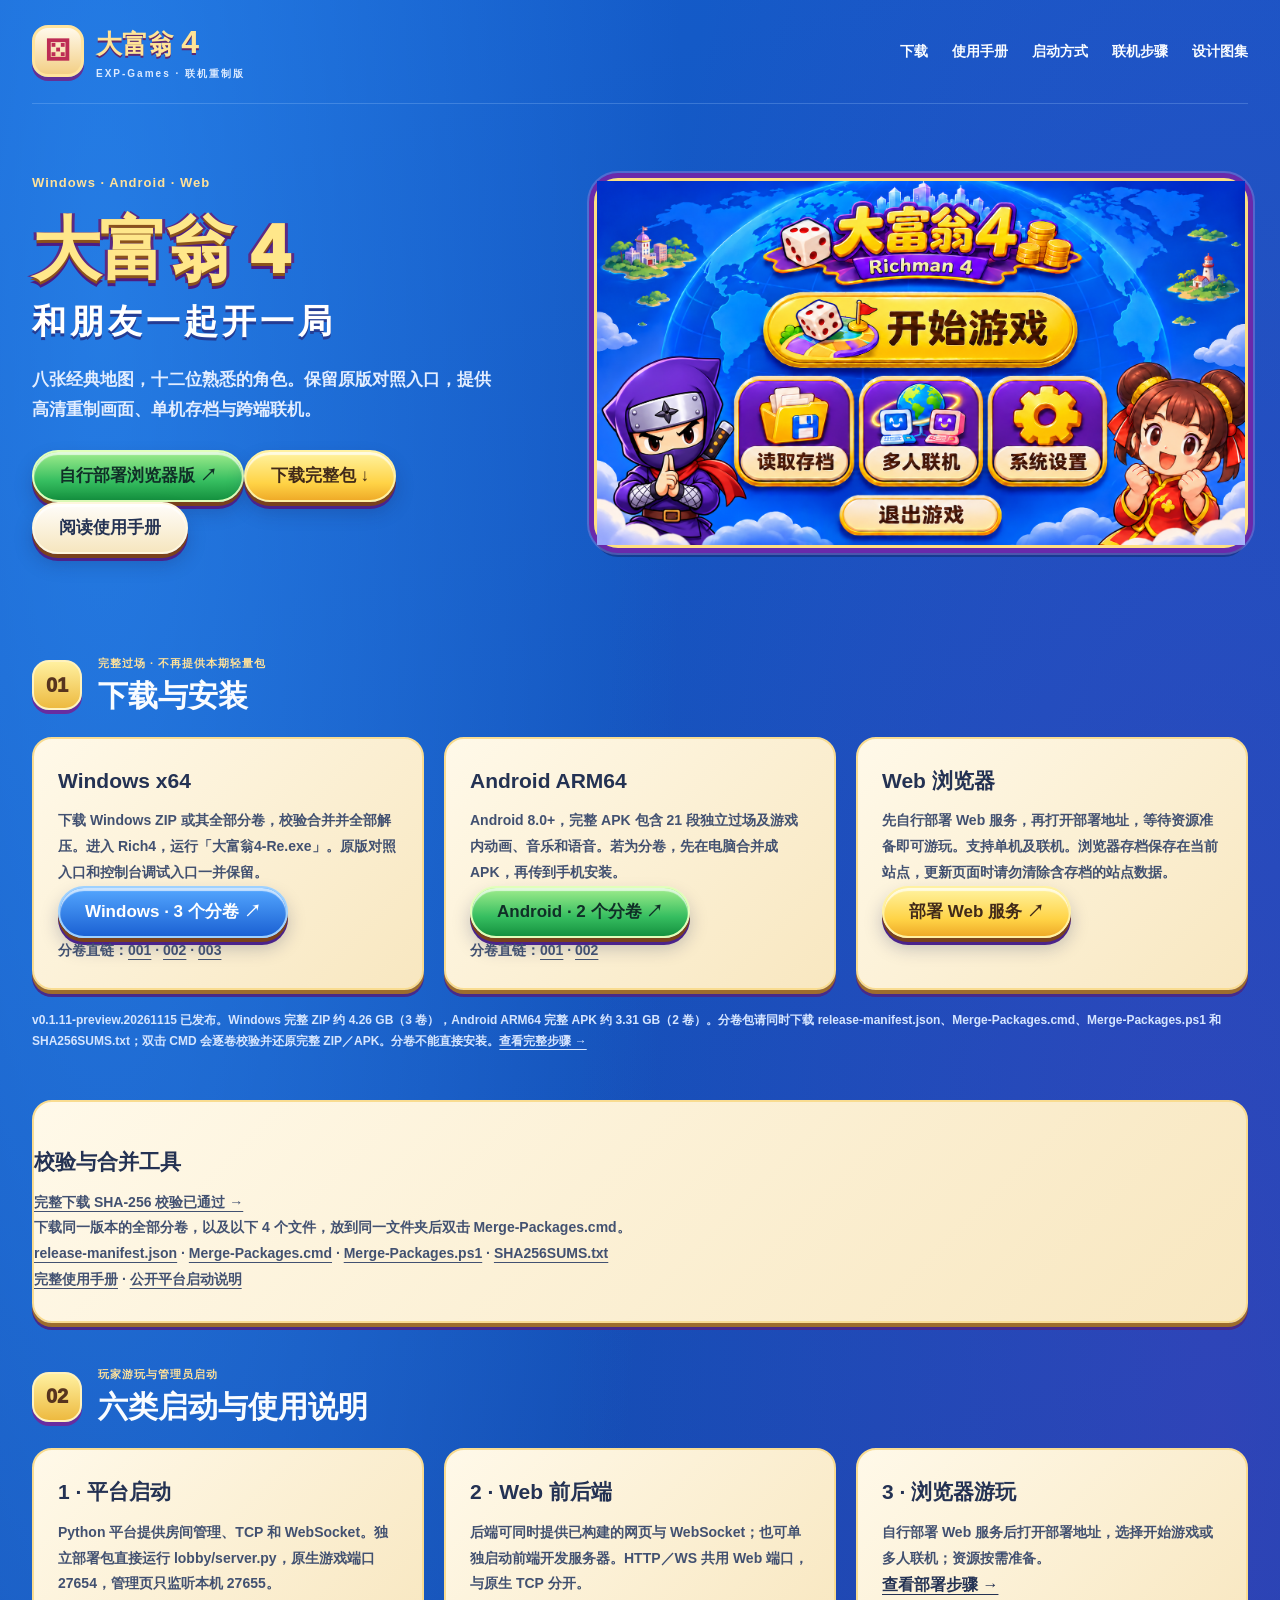
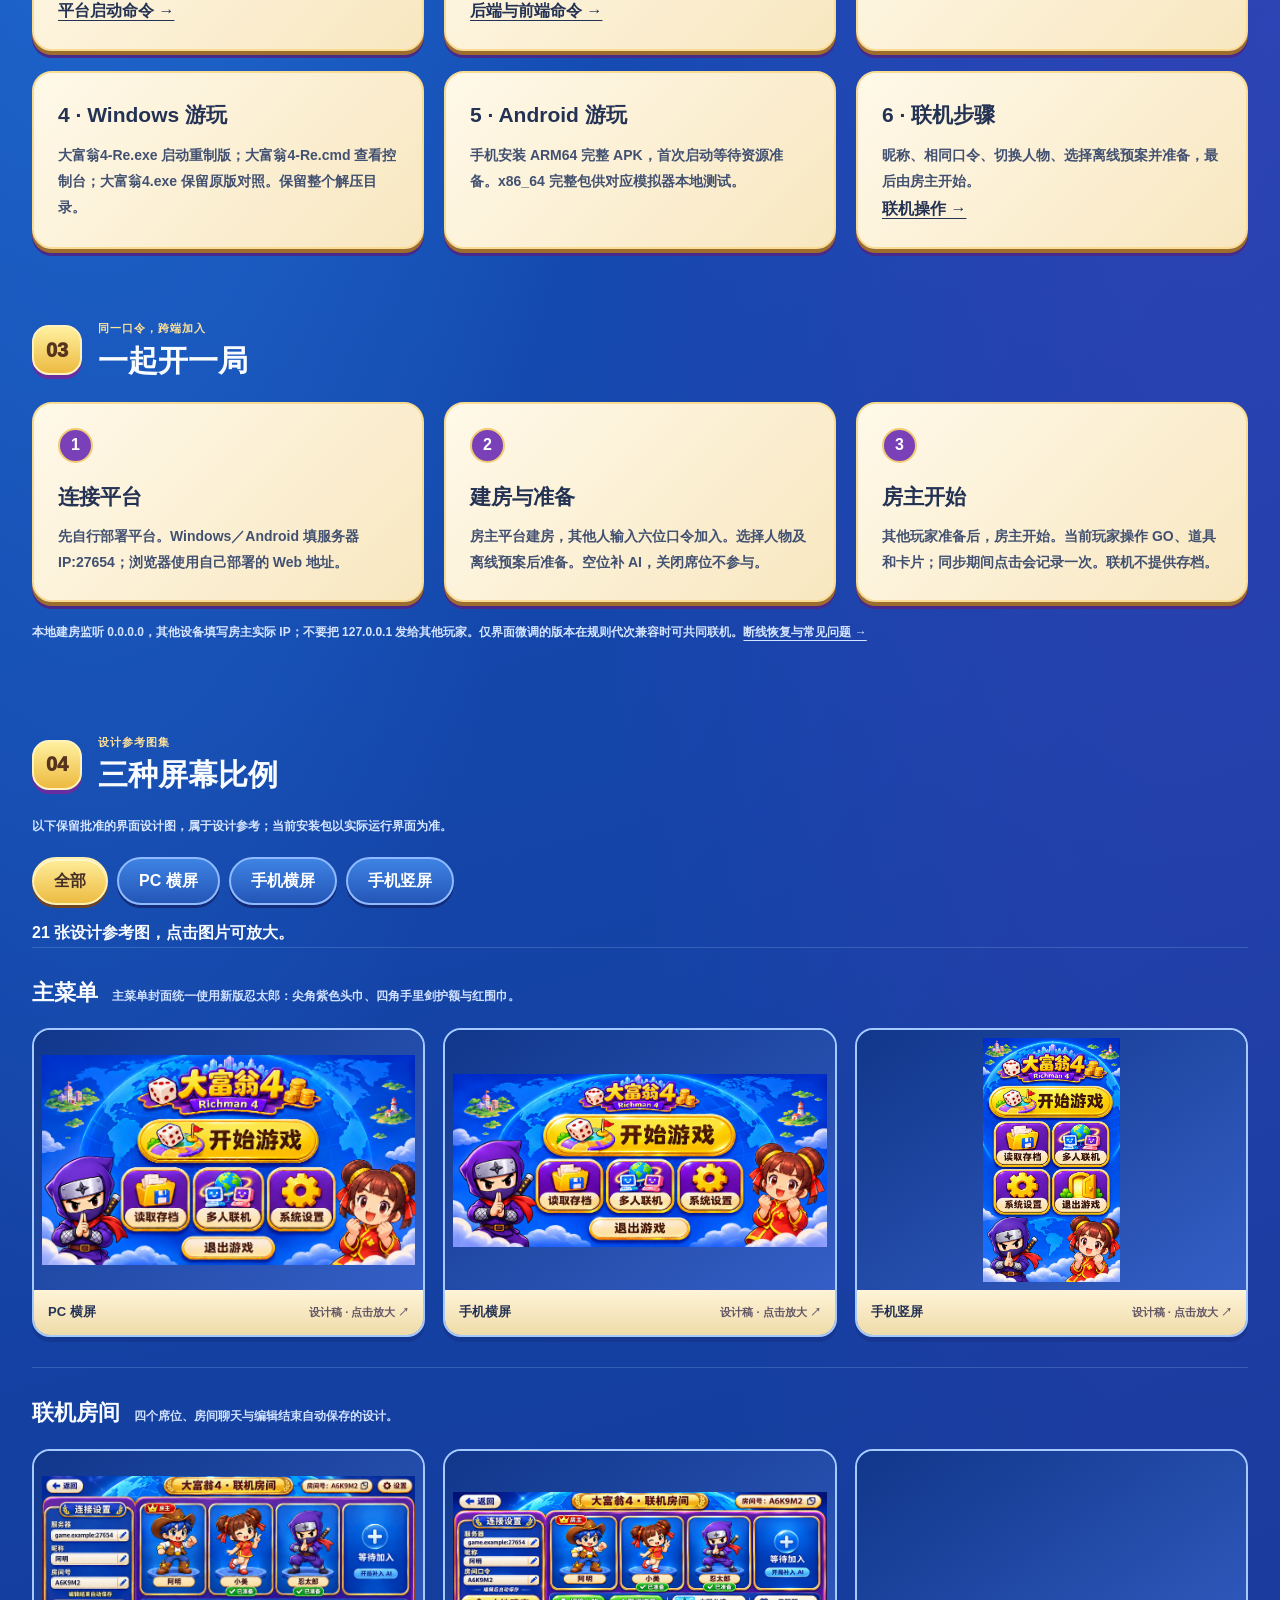
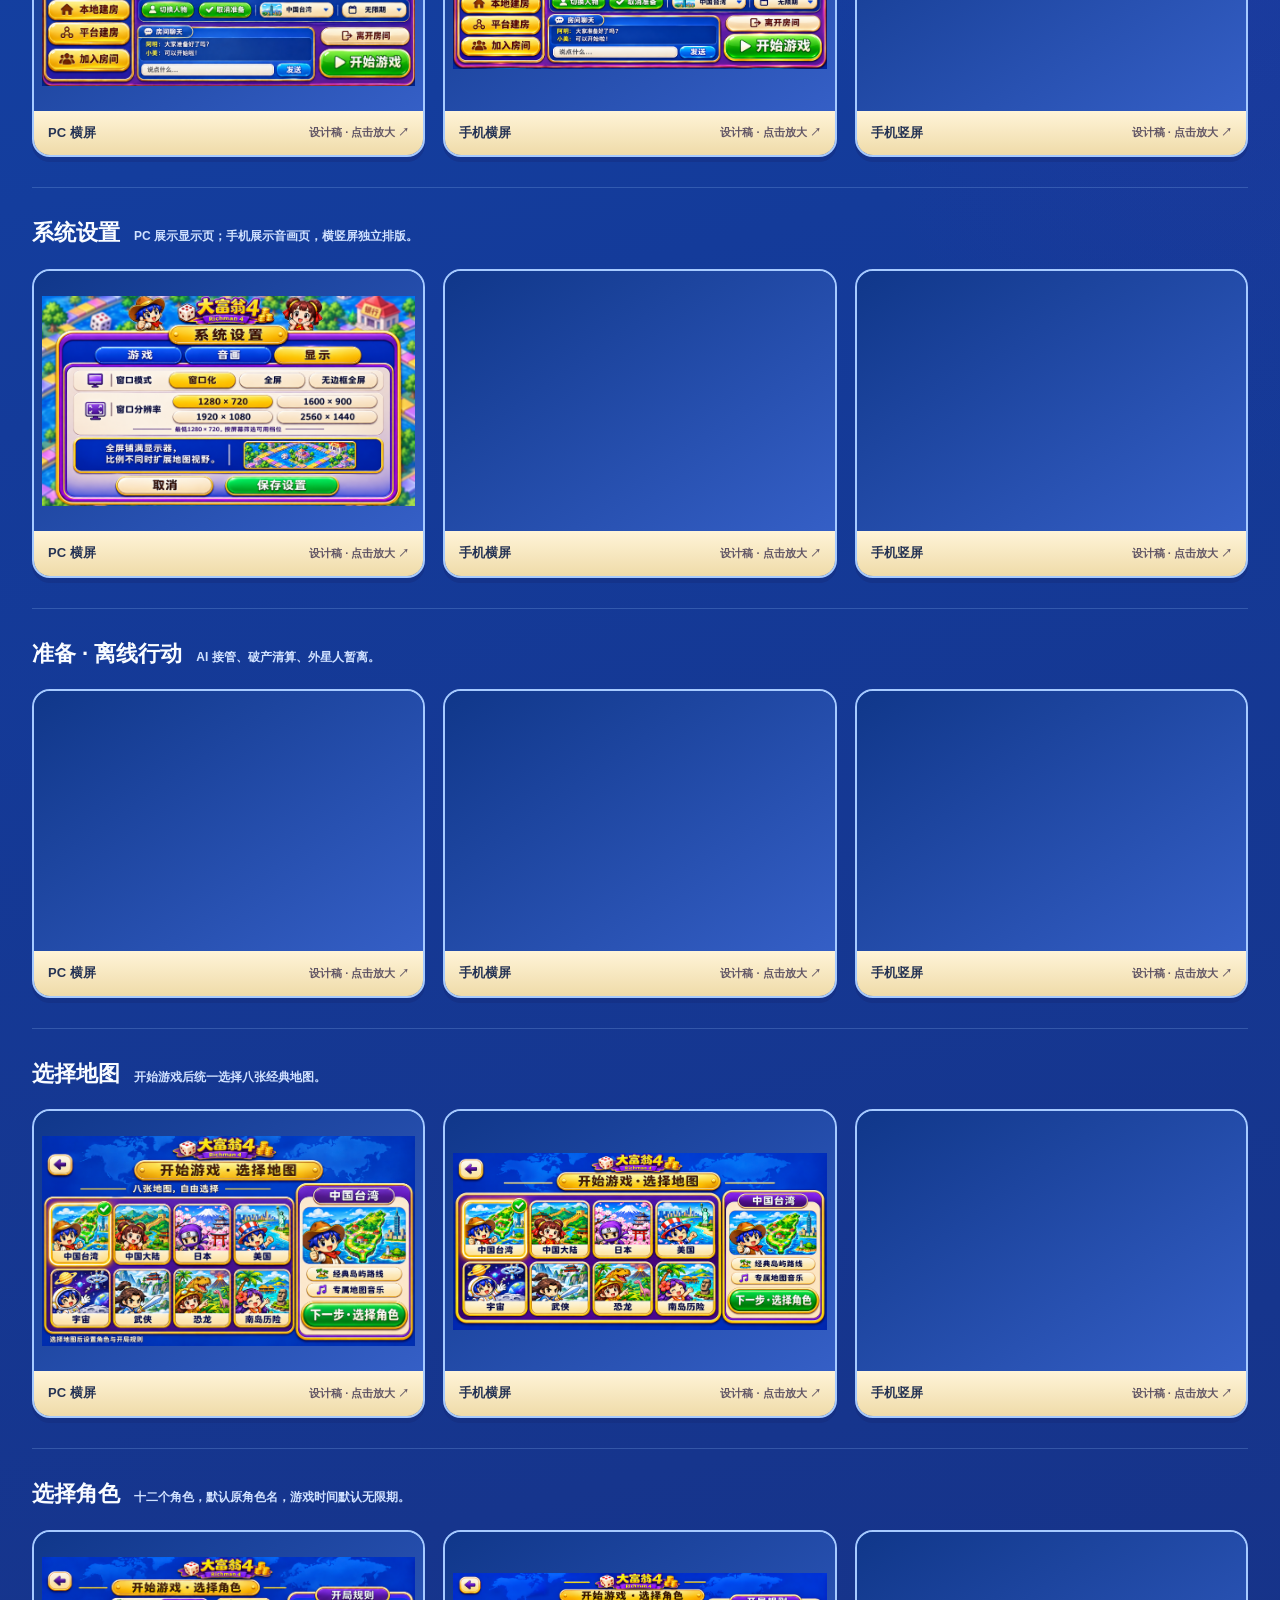
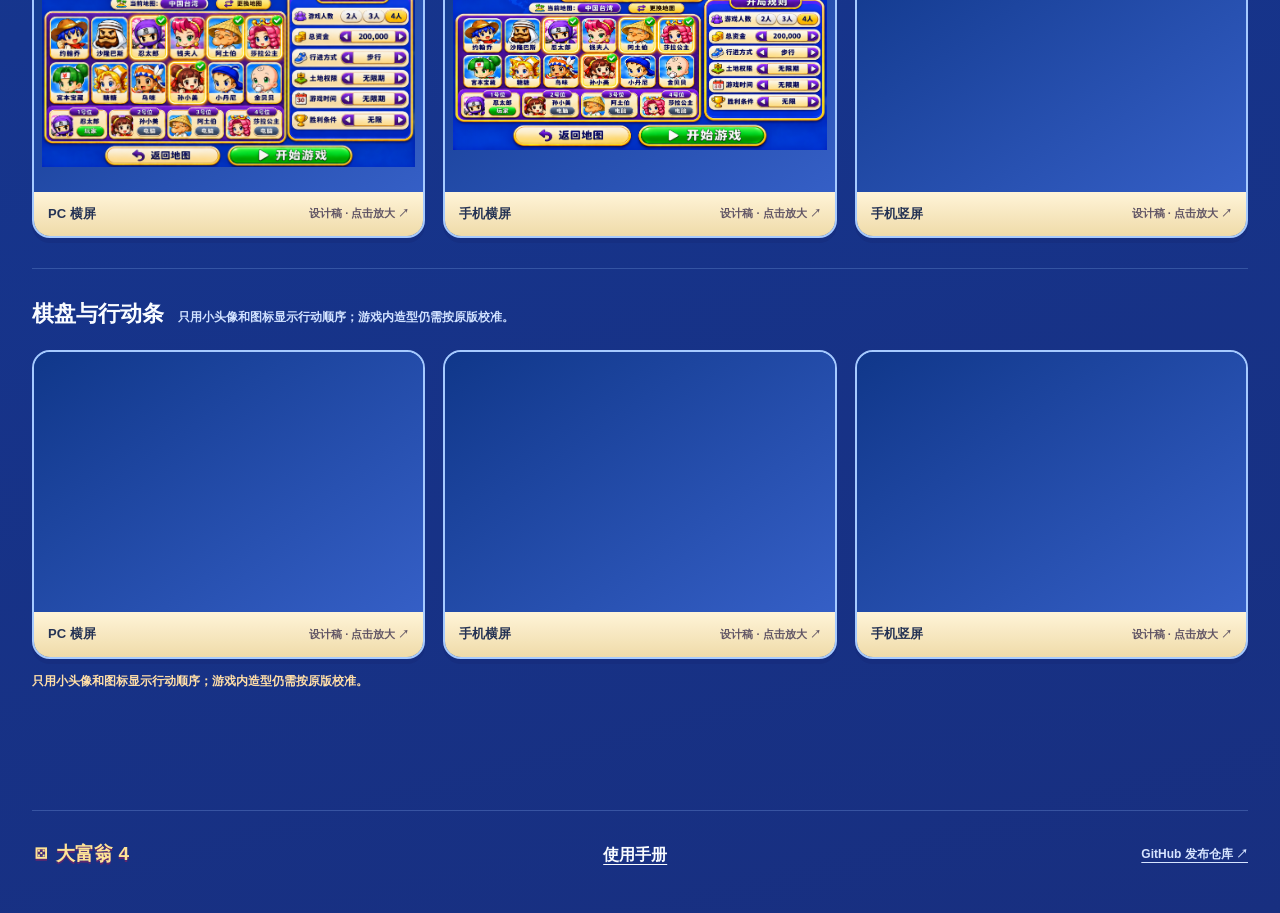
==== commit 3866a19d: "Refresh download-site Nintaro cover in all screen layouts" ====
--- a/docs/index.html
+++ b/docs/index.html
@@ -1,10 +1,10 @@
 <!doctype html><html lang="zh-CN"><head><meta charset="utf-8"><meta name="viewport" content="width=device-width,initial-scale=1"><title>大富翁4 · 联机重制版下载</title><meta name="description" content="大富翁4重制版 Windows、Android 完整包下载与浏览器游玩，提供平台部署、Web 前后端启动和联机使用手册。"><link rel="stylesheet" href="game.css"><script src="gallery.js" defer></script></head><body><a class="skip" href="#downloads">跳到下载</a><header><a class="brand" href="#"><span class="dice" aria-hidden="true">⚄</span><span>大富翁 <b>4</b><small>EXP-Games · 联机重制版</small></span></a><nav><a href="#downloads">下载</a><a href="manual.html">使用手册</a><a href="#startup">启动方式</a><a href="#guide">联机步骤</a><a href="#preview">设计图集</a></nav></header><main>
-<section class="hero"><div><p class="eyebrow">Windows · Android · Web</p><h1>大富翁 4<span>和朋友一起开一局</span></h1><p class="lead">八张经典地图，十二位熟悉的角色。保留原版对照入口，提供高清重制画面、单机存档与跨端联机。</p><div class="hero-actions"><a class="button green" href="https://github.com/EXP-Games/rich4-online-release/blob/master/PLATFORM.md">自行部署浏览器版 ↗</a><a class="button gold" href="#downloads">下载完整包 ↓</a><a class="button white" href="manual.html">阅读使用手册</a></div></div><a class="preview-link frame" href="images/ui/main-pc.png" data-title="主菜单 · 设计参考"><img src="images/ui/main-pc.png" alt="大富翁4主菜单设计参考"></a></section>
+<section class="hero"><div><p class="eyebrow">Windows · Android · Web</p><h1>大富翁 4<span>和朋友一起开一局</span></h1><p class="lead">八张经典地图，十二位熟悉的角色。保留原版对照入口，提供高清重制画面、单机存档与跨端联机。</p><div class="hero-actions"><a class="button green" href="https://github.com/EXP-Games/rich4-online-release/blob/master/PLATFORM.md">自行部署浏览器版 ↗</a><a class="button gold" href="#downloads">下载完整包 ↓</a><a class="button white" href="manual.html">阅读使用手册</a></div></div><a class="preview-link frame" href="images/ui/main-pc.png?v=00017b22f1e9" data-title="主菜单 · 设计参考"><img src="images/ui/main-pc.png?v=00017b22f1e9" alt="大富翁4主菜单设计参考"></a></section>
 <section id="downloads"><div class="heading"><span class="step">01</span><div><p class="eyebrow">完整过场 · 不再提供本期轻量包</p><h2>下载与安装</h2></div></div><div class="guide-grid"><article class="paper"><h3>Windows x64</h3><p>下载 Windows ZIP 或其全部分卷，校验合并并全部解压。进入 Rich4，运行「大富翁4-Re.exe」。原版对照入口和控制台调试入口一并保留。</p><a class="button blue" href="https://github.com/EXP-Games/rich4-online-release/releases/tag/v0.1.11-preview.20261115">Windows · 3 个分卷 ↗</a><p class="part-links">分卷直链：<a data-release-asset="Rich4-Windows-x64-v0.1.11-preview.20261115.zip.001" href="https://github.com/EXP-Games/rich4-online-release/releases/download/v0.1.11-preview.20261115/Rich4-Windows-x64-v0.1.11-preview.20261115.zip.001">001</a> · <a data-release-asset="Rich4-Windows-x64-v0.1.11-preview.20261115.zip.002" href="https://github.com/EXP-Games/rich4-online-release/releases/download/v0.1.11-preview.20261115/Rich4-Windows-x64-v0.1.11-preview.20261115.zip.002">002</a> · <a data-release-asset="Rich4-Windows-x64-v0.1.11-preview.20261115.zip.003" href="https://github.com/EXP-Games/rich4-online-release/releases/download/v0.1.11-preview.20261115/Rich4-Windows-x64-v0.1.11-preview.20261115.zip.003">003</a></p></article><article class="paper"><h3>Android ARM64</h3><p>Android 8.0+，完整 APK 包含 21 段独立过场及游戏内动画、音乐和语音。若为分卷，先在电脑合并成 APK，再传到手机安装。</p><a class="button green" href="https://github.com/EXP-Games/rich4-online-release/releases/tag/v0.1.11-preview.20261115">Android · 2 个分卷 ↗</a><p class="part-links">分卷直链：<a data-release-asset="Rich4-Android-arm64-v0.1.11-preview.20261115.apk.001" href="https://github.com/EXP-Games/rich4-online-release/releases/download/v0.1.11-preview.20261115/Rich4-Android-arm64-v0.1.11-preview.20261115.apk.001">001</a> · <a data-release-asset="Rich4-Android-arm64-v0.1.11-preview.20261115.apk.002" href="https://github.com/EXP-Games/rich4-online-release/releases/download/v0.1.11-preview.20261115/Rich4-Android-arm64-v0.1.11-preview.20261115.apk.002">002</a></p></article><article class="paper"><h3>Web 浏览器</h3><p>先自行部署 Web 服务，再打开部署地址，等待资源准备即可游玩。支持单机及联机。浏览器存档保存在当前站点，更新页面时请勿清除含存档的站点数据。</p><a class="button gold" href="https://github.com/EXP-Games/rich4-online-release/blob/master/PLATFORM.md">部署 Web 服务 ↗</a></article></div><p class="design-note">v0.1.11-preview.20261115 已发布。Windows 完整 ZIP 约 4.26 GB（3 卷），Android ARM64 完整 APK 约 3.31 GB（2 卷）。分卷包请同时下载 release-manifest.json、Merge-Packages.cmd、Merge-Packages.ps1 和 SHA256SUMS.txt；双击 CMD 会逐卷校验并还原完整 ZIP／APK。分卷不能直接安装。<a href="manual.html">查看完整步骤 →</a></p></section>
 <section class="paper" aria-label="下载校验与合并工具"><h3>校验与合并工具</h3><p><a href="release-011-downloads.json">完整下载 SHA-256 校验已通过 →</a></p><p>下载同一版本的全部分卷，以及以下 4 个文件，放到同一文件夹后双击 Merge-Packages.cmd。</p><p><a data-release-asset="release-manifest.json" href="https://github.com/EXP-Games/rich4-online-release/releases/download/v0.1.11-preview.20261115/release-manifest.json">release-manifest.json</a> · <a data-release-asset="Merge-Packages.cmd" href="https://github.com/EXP-Games/rich4-online-release/releases/download/v0.1.11-preview.20261115/Merge-Packages.cmd">Merge-Packages.cmd</a> · <a data-release-asset="Merge-Packages.ps1" href="https://github.com/EXP-Games/rich4-online-release/releases/download/v0.1.11-preview.20261115/Merge-Packages.ps1">Merge-Packages.ps1</a> · <a data-release-asset="SHA256SUMS.txt" href="https://github.com/EXP-Games/rich4-online-release/releases/download/v0.1.11-preview.20261115/SHA256SUMS.txt">SHA256SUMS.txt</a></p><p><a href="manual.html">完整使用手册</a> · <a href="https://github.com/EXP-Games/rich4-online-release/blob/master/PLATFORM.md">公开平台启动说明</a></p></section><section id="startup"><div class="heading"><span class="step">02</span><div><p class="eyebrow">玩家游玩与管理员启动</p><h2>六类启动与使用说明</h2></div></div><div class="guide-grid"><article class="paper"><h3>1 · 平台启动</h3><p>Python 平台提供房间管理、TCP 和 WebSocket。独立部署包直接运行 lobby/server.py，原生游戏端口 27654，管理页只监听本机 27655。</p><a href="manual.html">平台启动命令 →</a></article><article class="paper"><h3>2 · Web 前后端</h3><p>后端可同时提供已构建的网页与 WebSocket；也可单独启动前端开发服务器。HTTP／WS 共用 Web 端口，与原生 TCP 分开。</p><a href="manual.html">后端与前端命令 →</a></article><article class="paper"><h3>3 · 浏览器游玩</h3><p>自行部署 Web 服务后打开部署地址，选择开始游戏或多人联机；资源按需准备。</p><a href="https://github.com/EXP-Games/rich4-online-release/blob/master/PLATFORM.md">查看部署步骤 →</a></article><article class="paper"><h3>4 · Windows 游玩</h3><p>大富翁4-Re.exe 启动重制版；大富翁4-Re.cmd 查看控制台；大富翁4.exe 保留原版对照。保留整个解压目录。</p></article><article class="paper"><h3>5 · Android 游玩</h3><p>手机安装 ARM64 完整 APK，首次启动等待资源准备。x86_64 完整包供对应模拟器本地测试。</p></article><article class="paper"><h3>6 · 联机步骤</h3><p>昵称、相同口令、切换人物、选择离线预案并准备，最后由房主开始。</p><a href="#guide">联机操作 →</a></article></div></section>
 <section id="guide"><div class="heading"><span class="step">03</span><div><p class="eyebrow">同一口令，跨端加入</p><h2>一起开一局</h2></div></div><ol class="guide-grid"><li class="paper"><span class="number">1</span><h3>连接平台</h3><p>先自行部署平台。Windows／Android 填服务器IP:27654；浏览器使用自己部署的 Web 地址。</p></li><li class="paper"><span class="number">2</span><h3>建房与准备</h3><p>房主平台建房，其他人输入六位口令加入。选择人物及离线预案后准备。空位补 AI，关闭席位不参与。</p></li><li class="paper"><span class="number">3</span><h3>房主开始</h3><p>其他玩家准备后，房主开始。当前玩家操作 GO、道具和卡片；同步期间点击会记录一次。联机不提供存档。</p></li></ol><p class="design-note">本地建房监听 0.0.0.0，其他设备填写房主实际 IP；不要把 127.0.0.1 发给其他玩家。仅界面微调的版本在规则代次兼容时可共同联机。<a href="manual.html">断线恢复与常见问题 →</a></p></section>
 <section id="preview"><div class="heading"><span class="step">04</span><div><p class="eyebrow">设计参考图集</p><h2>三种屏幕比例</h2></div></div><p class="design-note">以下保留批准的界面设计图，属于设计参考；当前安装包以实际运行界面为准。</p><div class="filters"><button class="active" data-device="all" aria-pressed="true">全部</button><button data-device="pc" aria-pressed="false">PC 横屏</button><button data-device="mobile-landscape" aria-pressed="false">手机横屏</button><button data-device="mobile-portrait" aria-pressed="false">手机竖屏</button></div><p id="gallery-status" role="status">21 张设计参考图，点击图片可放大。</p><!-- UI_GALLERY -->
-<section id="screen-main" class="screen-group" aria-labelledby="title-main"><div class="group-heading"><h3 id="title-main">主菜单</h3><p>封面忍太郎已按确认的头部修正护额；开始游戏合并原有两种开局入口。</p></div><div class="device-grid"><figure class="device-card" data-device="pc"><a class="preview-link" href="images/ui/main-pc.png?v=669a1ea31d74" data-title="主菜单 · PC 横屏 · 设计效果图"><div class="preview-image"><img loading="lazy" decoding="async" src="images/ui/main-pc.png?v=669a1ea31d74" width="1672" height="941" alt="主菜单 · PC 横屏 · 设计效果图"></div><figcaption><b>PC 横屏</b><span>设计稿 · 点击放大 ↗</span></figcaption></a></figure><figure class="device-card" data-device="mobile-landscape"><a class="preview-link" href="images/ui/main-mobile-landscape.png?v=d37e7f9714ae" data-title="主菜单 · 手机横屏 · 设计效果图"><div class="preview-image"><img loading="lazy" decoding="async" src="images/ui/main-mobile-landscape.png?v=d37e7f9714ae" width="1846" height="852" alt="主菜单 · 手机横屏 · 设计效果图"></div><figcaption><b>手机横屏</b><span>设计稿 · 点击放大 ↗</span></figcaption></a></figure><figure class="device-card" data-device="mobile-portrait"><a class="preview-link" href="images/ui/main-mobile-portrait.png?v=2c2b43096c6f" data-title="主菜单 · 手机竖屏 · 设计效果图"><div class="preview-image"><img loading="lazy" decoding="async" src="images/ui/main-mobile-portrait.png?v=2c2b43096c6f" width="941" height="1670" alt="主菜单 · 手机竖屏 · 设计效果图"></div><figcaption><b>手机竖屏</b><span>设计稿 · 点击放大 ↗</span></figcaption></a></figure></div></section>
+<section id="screen-main" class="screen-group" aria-labelledby="title-main"><div class="group-heading"><h3 id="title-main">主菜单</h3><p>主菜单封面统一使用新版忍太郎：尖角紫色头巾、四角手里剑护额与红围巾。</p></div><div class="device-grid"><figure class="device-card" data-device="pc"><a class="preview-link" href="images/ui/main-pc.png?v=00017b22f1e9" data-title="主菜单 · PC 横屏 · 设计效果图"><div class="preview-image"><img loading="lazy" decoding="async" src="images/ui/main-pc.png?v=00017b22f1e9" width="1672" height="941" alt="主菜单 · PC 横屏 · 设计效果图"></div><figcaption><b>PC 横屏</b><span>设计稿 · 点击放大 ↗</span></figcaption></a></figure><figure class="device-card" data-device="mobile-landscape"><a class="preview-link" href="images/ui/main-mobile-landscape.png?v=7fd8aae1ce66" data-title="主菜单 · 手机横屏 · 设计效果图"><div class="preview-image"><img loading="lazy" decoding="async" src="images/ui/main-mobile-landscape.png?v=7fd8aae1ce66" width="1846" height="852" alt="主菜单 · 手机横屏 · 设计效果图"></div><figcaption><b>手机横屏</b><span>设计稿 · 点击放大 ↗</span></figcaption></a></figure><figure class="device-card" data-device="mobile-portrait"><a class="preview-link" href="images/ui/main-mobile-portrait.png?v=1bab3be5e23e" data-title="主菜单 · 手机竖屏 · 设计效果图"><div class="preview-image"><img loading="lazy" decoding="async" src="images/ui/main-mobile-portrait.png?v=1bab3be5e23e" width="942" height="1670" alt="主菜单 · 手机竖屏 · 设计效果图"></div><figcaption><b>手机竖屏</b><span>设计稿 · 点击放大 ↗</span></figcaption></a></figure></div></section>
 <section id="screen-room" class="screen-group" aria-labelledby="title-room"><div class="group-heading"><h3 id="title-room">联机房间</h3><p>四个席位、房间聊天与编辑结束自动保存的设计。</p></div><div class="device-grid"><figure class="device-card" data-device="pc"><a class="preview-link" href="images/ui/room-pc.png?v=db71b03a20bc" data-title="联机房间 · PC 横屏 · 设计效果图"><div class="preview-image"><img loading="lazy" decoding="async" src="images/ui/room-pc.png?v=db71b03a20bc" width="1672" height="941" alt="联机房间 · PC 横屏 · 设计效果图"></div><figcaption><b>PC 横屏</b><span>设计稿 · 点击放大 ↗</span></figcaption></a></figure><figure class="device-card" data-device="mobile-landscape"><a class="preview-link" href="images/ui/room-mobile-landscape.png?v=657895cd45ea" data-title="联机房间 · 手机横屏 · 设计效果图"><div class="preview-image"><img loading="lazy" decoding="async" src="images/ui/room-mobile-landscape.png?v=657895cd45ea" width="1821" height="864" alt="联机房间 · 手机横屏 · 设计效果图"></div><figcaption><b>手机横屏</b><span>设计稿 · 点击放大 ↗</span></figcaption></a></figure><figure class="device-card" data-device="mobile-portrait"><a class="preview-link" href="images/ui/room-mobile-portrait.png?v=ae670bd3ca78" data-title="联机房间 · 手机竖屏 · 设计效果图"><div class="preview-image"><img loading="lazy" decoding="async" src="images/ui/room-mobile-portrait.png?v=ae670bd3ca78" width="892" height="1763" alt="联机房间 · 手机竖屏 · 设计效果图"></div><figcaption><b>手机竖屏</b><span>设计稿 · 点击放大 ↗</span></figcaption></a></figure></div></section>
 <section id="screen-settings" class="screen-group" aria-labelledby="title-settings"><div class="group-heading"><h3 id="title-settings">系统设置</h3><p>PC 展示显示页；手机展示音画页，横竖屏独立排版。</p></div><div class="device-grid"><figure class="device-card" data-device="pc"><a class="preview-link" href="images/ui/settings-pc.png?v=a305cf726425" data-title="系统设置 · PC 横屏 · 设计效果图"><div class="preview-image"><img loading="lazy" decoding="async" src="images/ui/settings-pc.png?v=a305cf726425" width="1672" height="941" alt="系统设置 · PC 横屏 · 设计效果图"></div><figcaption><b>PC 横屏</b><span>设计稿 · 点击放大 ↗</span></figcaption></a></figure><figure class="device-card" data-device="mobile-landscape"><a class="preview-link" href="images/ui/settings-mobile-landscape.png?v=72a2c09d9ff9" data-title="系统设置 · 手机横屏 · 设计效果图"><div class="preview-image"><img loading="lazy" decoding="async" src="images/ui/settings-mobile-landscape.png?v=72a2c09d9ff9" width="1821" height="864" alt="系统设置 · 手机横屏 · 设计效果图"></div><figcaption><b>手机横屏</b><span>设计稿 · 点击放大 ↗</span></figcaption></a></figure><figure class="device-card" data-device="mobile-portrait"><a class="preview-link" href="images/ui/settings-mobile-portrait.png?v=e4c9707ed496" data-title="系统设置 · 手机竖屏 · 设计效果图"><div class="preview-image"><img loading="lazy" decoding="async" src="images/ui/settings-mobile-portrait.png?v=e4c9707ed496" width="892" height="1763" alt="系统设置 · 手机竖屏 · 设计效果图"></div><figcaption><b>手机竖屏</b><span>设计稿 · 点击放大 ↗</span></figcaption></a></figure></div></section>
 <section id="screen-policy" class="screen-group" aria-labelledby="title-policy"><div class="group-heading"><h3 id="title-policy">准备 · 离线行动</h3><p>AI 接管、破产清算、外星人暂离。</p></div><div class="device-grid"><figure class="device-card" data-device="pc"><a class="preview-link" href="images/ui/policy-pc.png?v=f2a4d9c61951" data-title="准备 · 离线行动 · PC 横屏 · 设计效果图"><div class="preview-image"><img loading="lazy" decoding="async" src="images/ui/policy-pc.png?v=f2a4d9c61951" width="1672" height="941" alt="准备 · 离线行动 · PC 横屏 · 设计效果图"></div><figcaption><b>PC 横屏</b><span>设计稿 · 点击放大 ↗</span></figcaption></a></figure><figure class="device-card" data-device="mobile-landscape"><a class="preview-link" href="images/ui/policy-mobile-landscape.png?v=2e4258811706" data-title="准备 · 离线行动 · 手机横屏 · 设计效果图"><div class="preview-image"><img loading="lazy" decoding="async" src="images/ui/policy-mobile-landscape.png?v=2e4258811706" width="1821" height="864" alt="准备 · 离线行动 · 手机横屏 · 设计效果图"></div><figcaption><b>手机横屏</b><span>设计稿 · 点击放大 ↗</span></figcaption></a></figure><figure class="device-card" data-device="mobile-portrait"><a class="preview-link" href="images/ui/policy-mobile-portrait.png?v=d90c66b4591f" data-title="准备 · 离线行动 · 手机竖屏 · 设计效果图"><div class="preview-image"><img loading="lazy" decoding="async" src="images/ui/policy-mobile-portrait.png?v=d90c66b4591f" width="898" height="1751" alt="准备 · 离线行动 · 手机竖屏 · 设计效果图"></div><figcaption><b>手机竖屏</b><span>设计稿 · 点击放大 ↗</span></figcaption></a></figure></div></section>
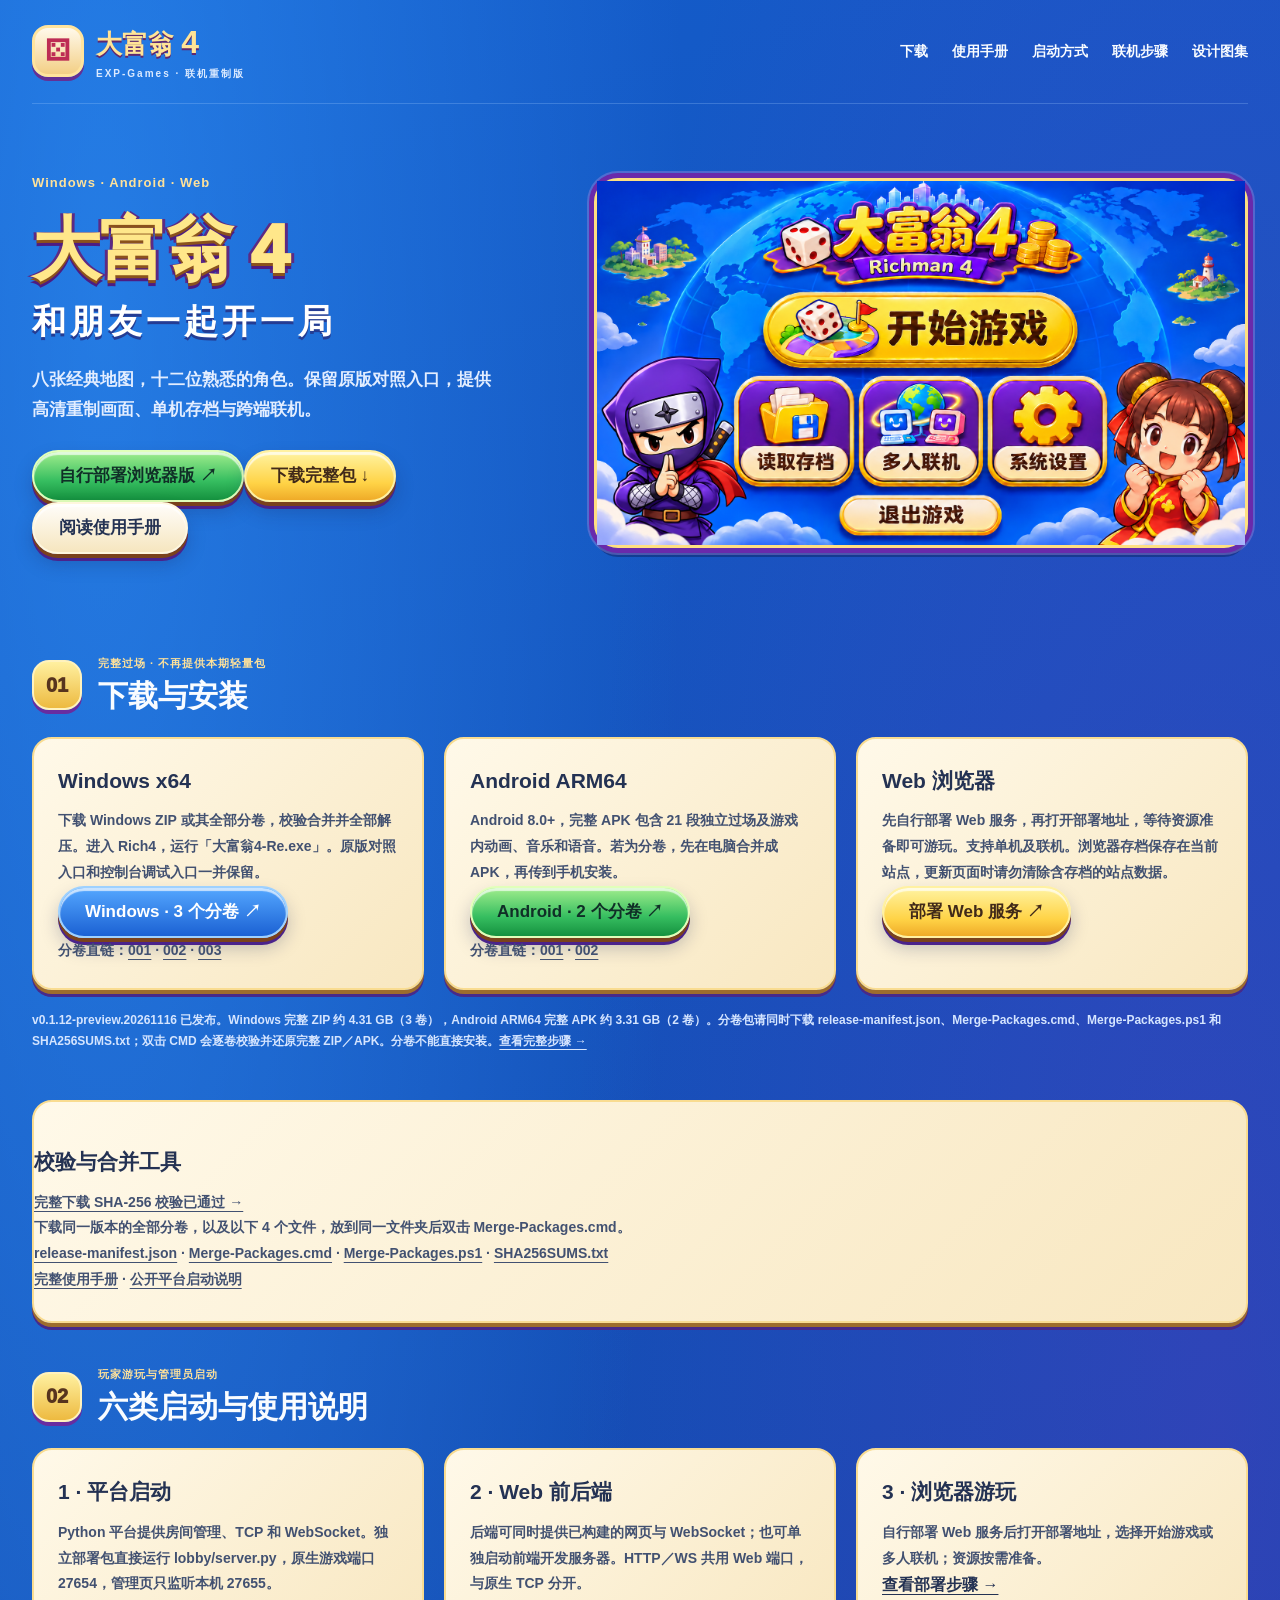
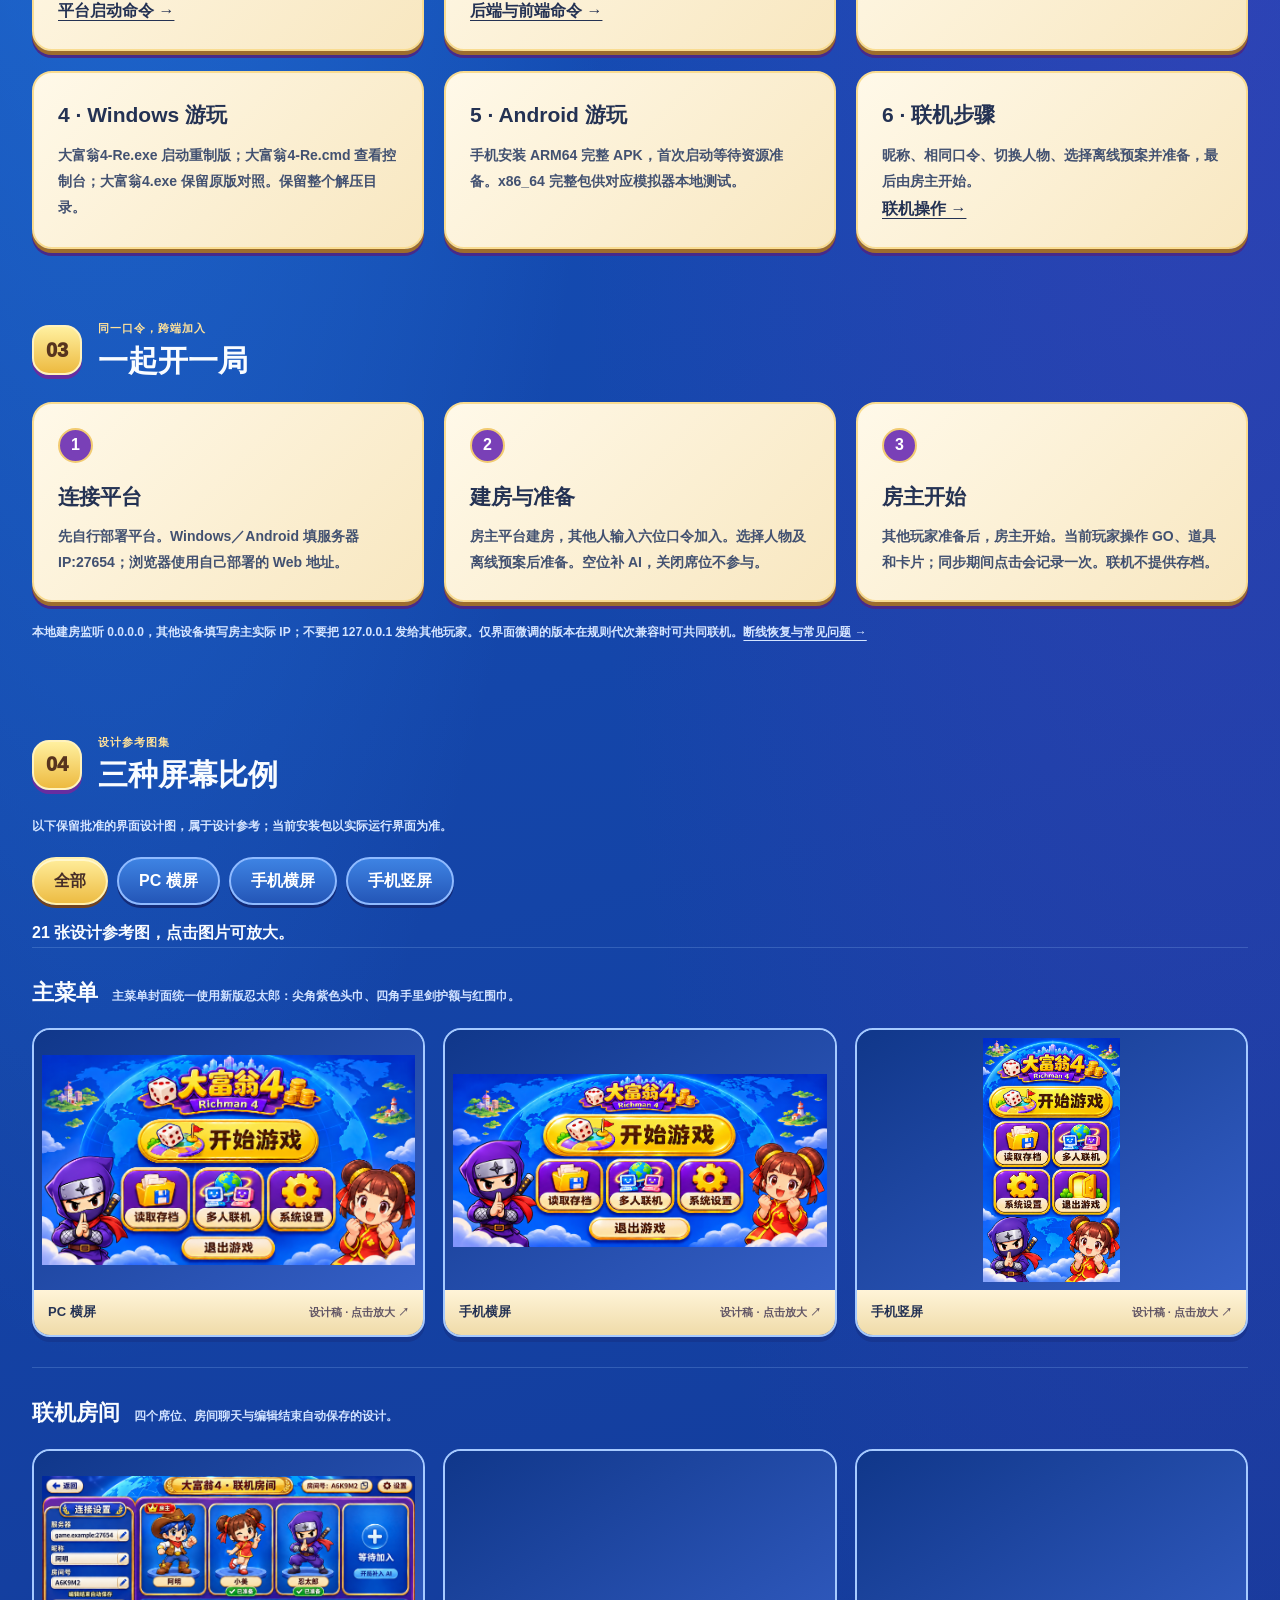
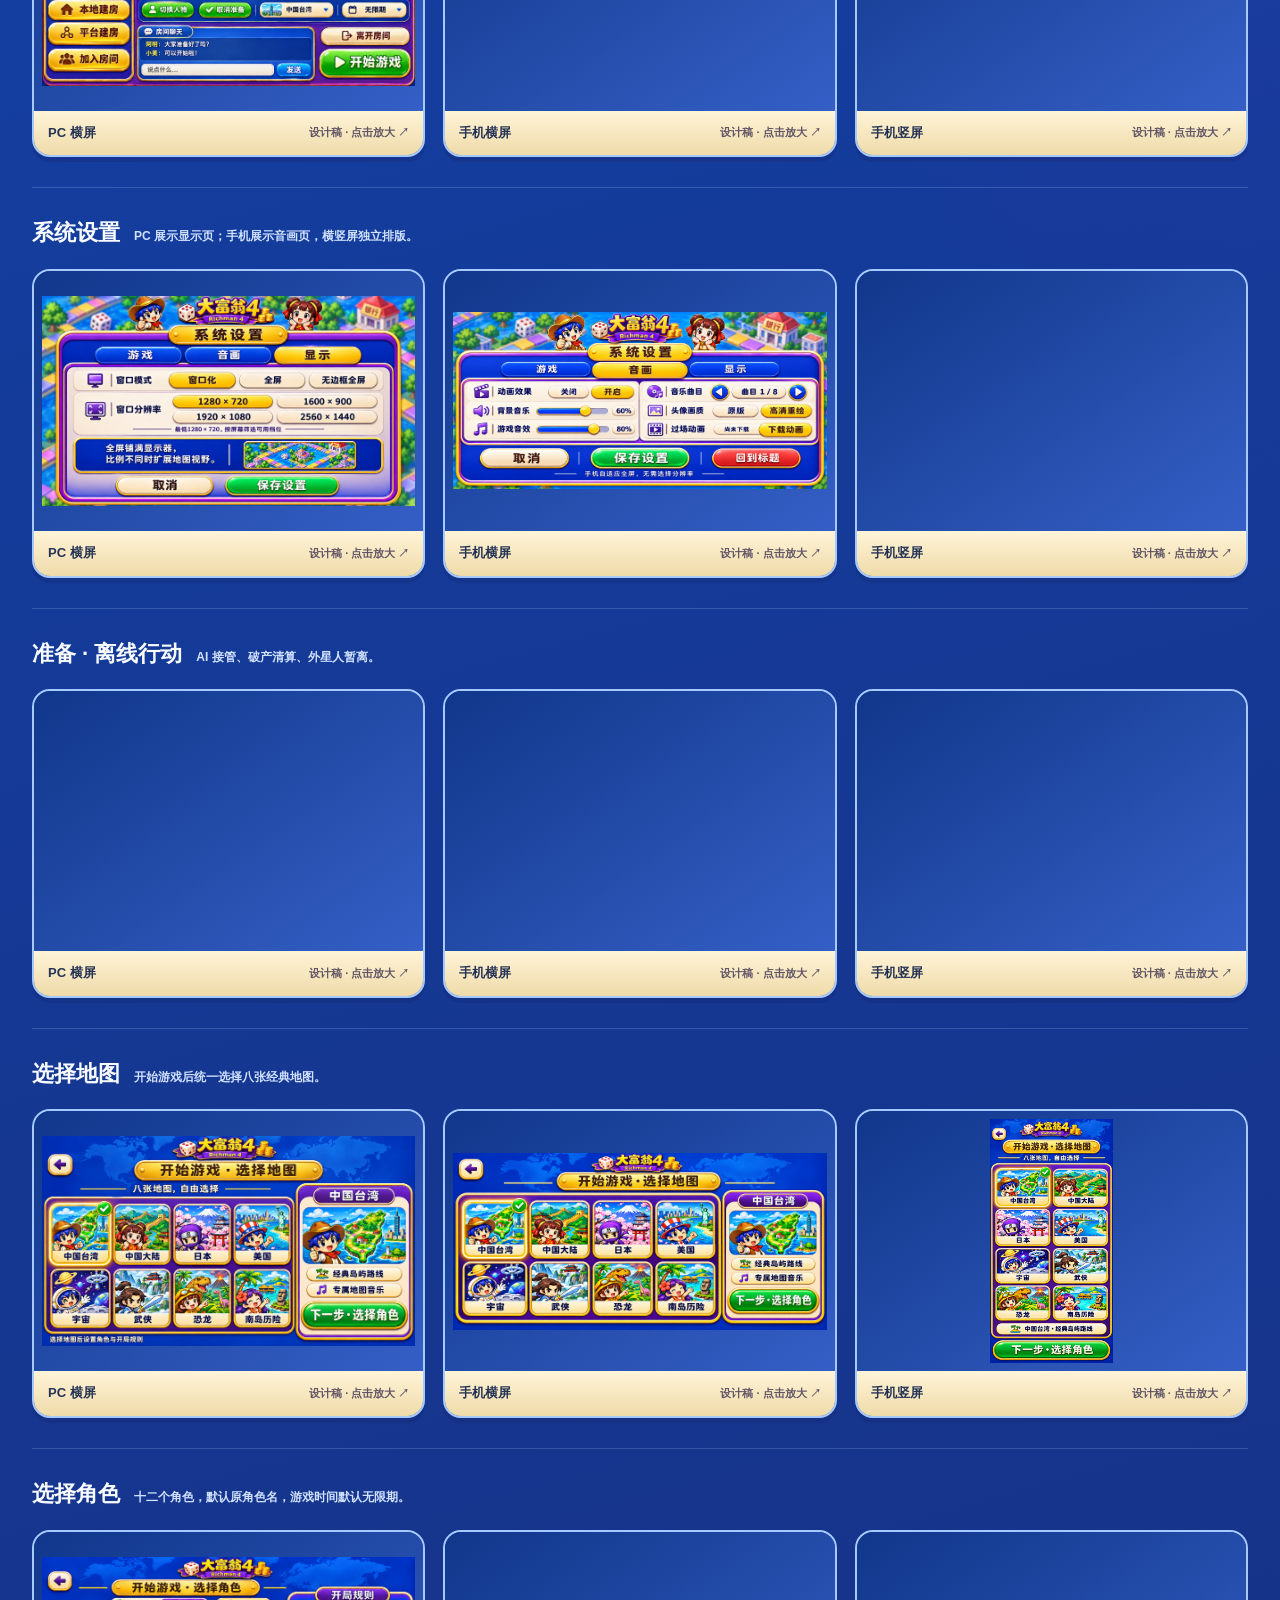
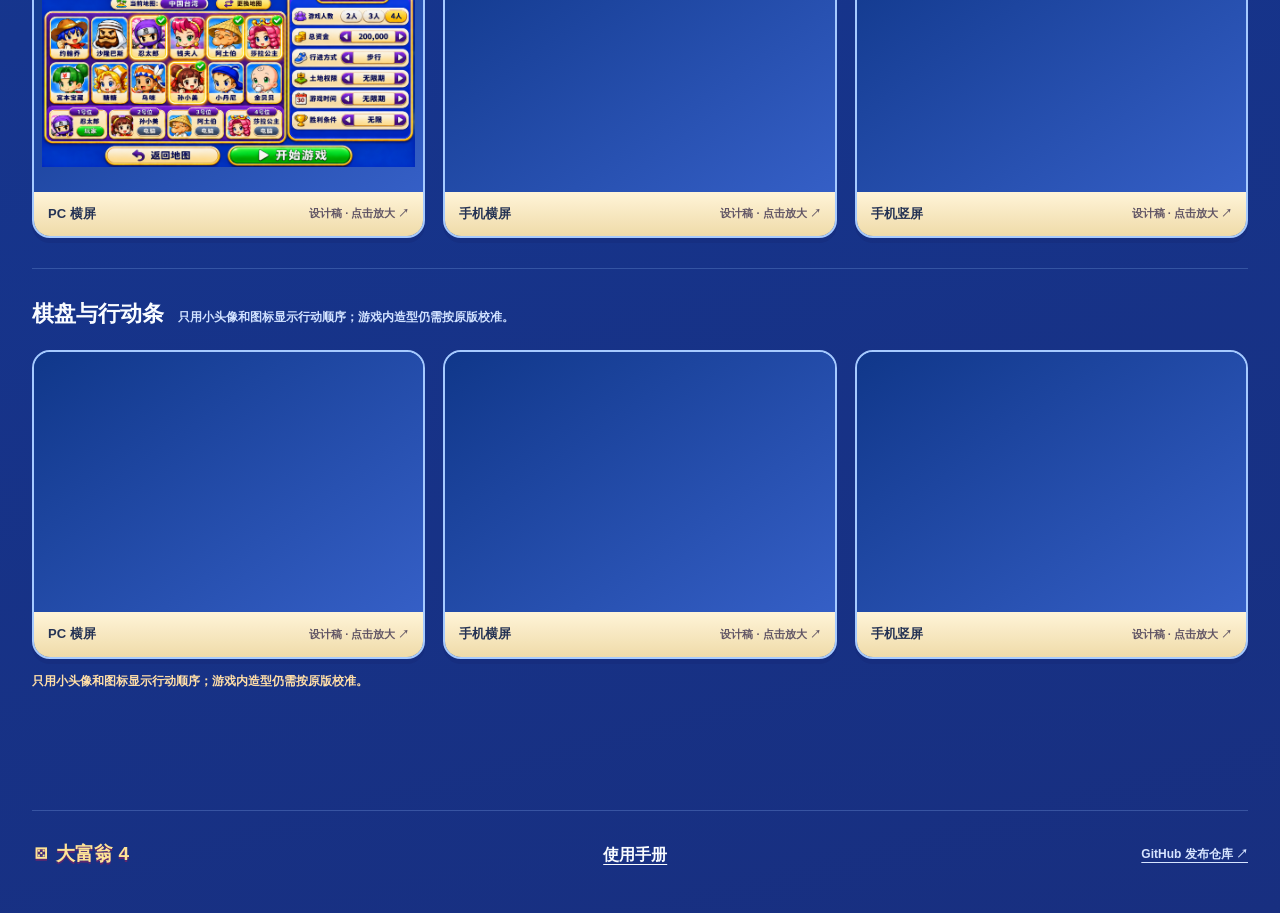
==== commit 0b3ee2a8: "Publish 0.1.12 download links, manuals, and full download verification" ====
--- a/docs/index.html
+++ b/docs/index.html
@@ -1,7 +1,7 @@
 <!doctype html><html lang="zh-CN"><head><meta charset="utf-8"><meta name="viewport" content="width=device-width,initial-scale=1"><title>大富翁4 · 联机重制版下载</title><meta name="description" content="大富翁4重制版 Windows、Android 完整包下载与浏览器游玩，提供平台部署、Web 前后端启动和联机使用手册。"><link rel="stylesheet" href="game.css"><script src="gallery.js" defer></script></head><body><a class="skip" href="#downloads">跳到下载</a><header><a class="brand" href="#"><span class="dice" aria-hidden="true">⚄</span><span>大富翁 <b>4</b><small>EXP-Games · 联机重制版</small></span></a><nav><a href="#downloads">下载</a><a href="manual.html">使用手册</a><a href="#startup">启动方式</a><a href="#guide">联机步骤</a><a href="#preview">设计图集</a></nav></header><main>
 <section class="hero"><div><p class="eyebrow">Windows · Android · Web</p><h1>大富翁 4<span>和朋友一起开一局</span></h1><p class="lead">八张经典地图，十二位熟悉的角色。保留原版对照入口，提供高清重制画面、单机存档与跨端联机。</p><div class="hero-actions"><a class="button green" href="https://github.com/EXP-Games/rich4-online-release/blob/master/PLATFORM.md">自行部署浏览器版 ↗</a><a class="button gold" href="#downloads">下载完整包 ↓</a><a class="button white" href="manual.html">阅读使用手册</a></div></div><a class="preview-link frame" href="images/ui/main-pc.png?v=00017b22f1e9" data-title="主菜单 · 设计参考"><img src="images/ui/main-pc.png?v=00017b22f1e9" alt="大富翁4主菜单设计参考"></a></section>
-<section id="downloads"><div class="heading"><span class="step">01</span><div><p class="eyebrow">完整过场 · 不再提供本期轻量包</p><h2>下载与安装</h2></div></div><div class="guide-grid"><article class="paper"><h3>Windows x64</h3><p>下载 Windows ZIP 或其全部分卷，校验合并并全部解压。进入 Rich4，运行「大富翁4-Re.exe」。原版对照入口和控制台调试入口一并保留。</p><a class="button blue" href="https://github.com/EXP-Games/rich4-online-release/releases/tag/v0.1.11-preview.20261115">Windows · 3 个分卷 ↗</a><p class="part-links">分卷直链：<a data-release-asset="Rich4-Windows-x64-v0.1.11-preview.20261115.zip.001" href="https://github.com/EXP-Games/rich4-online-release/releases/download/v0.1.11-preview.20261115/Rich4-Windows-x64-v0.1.11-preview.20261115.zip.001">001</a> · <a data-release-asset="Rich4-Windows-x64-v0.1.11-preview.20261115.zip.002" href="https://github.com/EXP-Games/rich4-online-release/releases/download/v0.1.11-preview.20261115/Rich4-Windows-x64-v0.1.11-preview.20261115.zip.002">002</a> · <a data-release-asset="Rich4-Windows-x64-v0.1.11-preview.20261115.zip.003" href="https://github.com/EXP-Games/rich4-online-release/releases/download/v0.1.11-preview.20261115/Rich4-Windows-x64-v0.1.11-preview.20261115.zip.003">003</a></p></article><article class="paper"><h3>Android ARM64</h3><p>Android 8.0+，完整 APK 包含 21 段独立过场及游戏内动画、音乐和语音。若为分卷，先在电脑合并成 APK，再传到手机安装。</p><a class="button green" href="https://github.com/EXP-Games/rich4-online-release/releases/tag/v0.1.11-preview.20261115">Android · 2 个分卷 ↗</a><p class="part-links">分卷直链：<a data-release-asset="Rich4-Android-arm64-v0.1.11-preview.20261115.apk.001" href="https://github.com/EXP-Games/rich4-online-release/releases/download/v0.1.11-preview.20261115/Rich4-Android-arm64-v0.1.11-preview.20261115.apk.001">001</a> · <a data-release-asset="Rich4-Android-arm64-v0.1.11-preview.20261115.apk.002" href="https://github.com/EXP-Games/rich4-online-release/releases/download/v0.1.11-preview.20261115/Rich4-Android-arm64-v0.1.11-preview.20261115.apk.002">002</a></p></article><article class="paper"><h3>Web 浏览器</h3><p>先自行部署 Web 服务，再打开部署地址，等待资源准备即可游玩。支持单机及联机。浏览器存档保存在当前站点，更新页面时请勿清除含存档的站点数据。</p><a class="button gold" href="https://github.com/EXP-Games/rich4-online-release/blob/master/PLATFORM.md">部署 Web 服务 ↗</a></article></div><p class="design-note">v0.1.11-preview.20261115 已发布。Windows 完整 ZIP 约 4.26 GB（3 卷），Android ARM64 完整 APK 约 3.31 GB（2 卷）。分卷包请同时下载 release-manifest.json、Merge-Packages.cmd、Merge-Packages.ps1 和 SHA256SUMS.txt；双击 CMD 会逐卷校验并还原完整 ZIP／APK。分卷不能直接安装。<a href="manual.html">查看完整步骤 →</a></p></section>
-<section class="paper" aria-label="下载校验与合并工具"><h3>校验与合并工具</h3><p><a href="release-011-downloads.json">完整下载 SHA-256 校验已通过 →</a></p><p>下载同一版本的全部分卷，以及以下 4 个文件，放到同一文件夹后双击 Merge-Packages.cmd。</p><p><a data-release-asset="release-manifest.json" href="https://github.com/EXP-Games/rich4-online-release/releases/download/v0.1.11-preview.20261115/release-manifest.json">release-manifest.json</a> · <a data-release-asset="Merge-Packages.cmd" href="https://github.com/EXP-Games/rich4-online-release/releases/download/v0.1.11-preview.20261115/Merge-Packages.cmd">Merge-Packages.cmd</a> · <a data-release-asset="Merge-Packages.ps1" href="https://github.com/EXP-Games/rich4-online-release/releases/download/v0.1.11-preview.20261115/Merge-Packages.ps1">Merge-Packages.ps1</a> · <a data-release-asset="SHA256SUMS.txt" href="https://github.com/EXP-Games/rich4-online-release/releases/download/v0.1.11-preview.20261115/SHA256SUMS.txt">SHA256SUMS.txt</a></p><p><a href="manual.html">完整使用手册</a> · <a href="https://github.com/EXP-Games/rich4-online-release/blob/master/PLATFORM.md">公开平台启动说明</a></p></section><section id="startup"><div class="heading"><span class="step">02</span><div><p class="eyebrow">玩家游玩与管理员启动</p><h2>六类启动与使用说明</h2></div></div><div class="guide-grid"><article class="paper"><h3>1 · 平台启动</h3><p>Python 平台提供房间管理、TCP 和 WebSocket。独立部署包直接运行 lobby/server.py，原生游戏端口 27654，管理页只监听本机 27655。</p><a href="manual.html">平台启动命令 →</a></article><article class="paper"><h3>2 · Web 前后端</h3><p>后端可同时提供已构建的网页与 WebSocket；也可单独启动前端开发服务器。HTTP／WS 共用 Web 端口，与原生 TCP 分开。</p><a href="manual.html">后端与前端命令 →</a></article><article class="paper"><h3>3 · 浏览器游玩</h3><p>自行部署 Web 服务后打开部署地址，选择开始游戏或多人联机；资源按需准备。</p><a href="https://github.com/EXP-Games/rich4-online-release/blob/master/PLATFORM.md">查看部署步骤 →</a></article><article class="paper"><h3>4 · Windows 游玩</h3><p>大富翁4-Re.exe 启动重制版；大富翁4-Re.cmd 查看控制台；大富翁4.exe 保留原版对照。保留整个解压目录。</p></article><article class="paper"><h3>5 · Android 游玩</h3><p>手机安装 ARM64 完整 APK，首次启动等待资源准备。x86_64 完整包供对应模拟器本地测试。</p></article><article class="paper"><h3>6 · 联机步骤</h3><p>昵称、相同口令、切换人物、选择离线预案并准备，最后由房主开始。</p><a href="#guide">联机操作 →</a></article></div></section>
+<section id="downloads"><div class="heading"><span class="step">01</span><div><p class="eyebrow">完整过场 · 不再提供本期轻量包</p><h2>下载与安装</h2></div></div><div class="guide-grid"><article class="paper"><h3>Windows x64</h3><p>下载 Windows ZIP 或其全部分卷，校验合并并全部解压。进入 Rich4，运行「大富翁4-Re.exe」。原版对照入口和控制台调试入口一并保留。</p><a class="button blue" href="https://github.com/EXP-Games/rich4-online-release/releases/tag/v0.1.12-preview.20261116">Windows · 3 个分卷 ↗</a><p class="part-links">分卷直链：<a data-release-asset="Rich4-Windows-x64-v0.1.12-preview.20261116.zip.001" href="https://github.com/EXP-Games/rich4-online-release/releases/download/v0.1.12-preview.20261116/Rich4-Windows-x64-v0.1.12-preview.20261116.zip.001">001</a> · <a data-release-asset="Rich4-Windows-x64-v0.1.12-preview.20261116.zip.002" href="https://github.com/EXP-Games/rich4-online-release/releases/download/v0.1.12-preview.20261116/Rich4-Windows-x64-v0.1.12-preview.20261116.zip.002">002</a> · <a data-release-asset="Rich4-Windows-x64-v0.1.12-preview.20261116.zip.003" href="https://github.com/EXP-Games/rich4-online-release/releases/download/v0.1.12-preview.20261116/Rich4-Windows-x64-v0.1.12-preview.20261116.zip.003">003</a></p></article><article class="paper"><h3>Android ARM64</h3><p>Android 8.0+，完整 APK 包含 21 段独立过场及游戏内动画、音乐和语音。若为分卷，先在电脑合并成 APK，再传到手机安装。</p><a class="button green" href="https://github.com/EXP-Games/rich4-online-release/releases/tag/v0.1.12-preview.20261116">Android · 2 个分卷 ↗</a><p class="part-links">分卷直链：<a data-release-asset="Rich4-Android-arm64-v0.1.12-preview.20261116.apk.001" href="https://github.com/EXP-Games/rich4-online-release/releases/download/v0.1.12-preview.20261116/Rich4-Android-arm64-v0.1.12-preview.20261116.apk.001">001</a> · <a data-release-asset="Rich4-Android-arm64-v0.1.12-preview.20261116.apk.002" href="https://github.com/EXP-Games/rich4-online-release/releases/download/v0.1.12-preview.20261116/Rich4-Android-arm64-v0.1.12-preview.20261116.apk.002">002</a></p></article><article class="paper"><h3>Web 浏览器</h3><p>先自行部署 Web 服务，再打开部署地址，等待资源准备即可游玩。支持单机及联机。浏览器存档保存在当前站点，更新页面时请勿清除含存档的站点数据。</p><a class="button gold" href="https://github.com/EXP-Games/rich4-online-release/blob/master/PLATFORM.md">部署 Web 服务 ↗</a></article></div><p class="design-note">v0.1.12-preview.20261116 已发布。Windows 完整 ZIP 约 4.31 GB（3 卷），Android ARM64 完整 APK 约 3.31 GB（2 卷）。分卷包请同时下载 release-manifest.json、Merge-Packages.cmd、Merge-Packages.ps1 和 SHA256SUMS.txt；双击 CMD 会逐卷校验并还原完整 ZIP／APK。分卷不能直接安装。<a href="manual.html">查看完整步骤 →</a></p></section>
+<section class="paper" aria-label="下载校验与合并工具"><h3>校验与合并工具</h3><p><a href="release-012-downloads.json">完整下载 SHA-256 校验已通过 →</a></p><p>下载同一版本的全部分卷，以及以下 4 个文件，放到同一文件夹后双击 Merge-Packages.cmd。</p><p><a data-release-asset="release-manifest.json" href="https://github.com/EXP-Games/rich4-online-release/releases/download/v0.1.12-preview.20261116/release-manifest.json">release-manifest.json</a> · <a data-release-asset="Merge-Packages.cmd" href="https://github.com/EXP-Games/rich4-online-release/releases/download/v0.1.12-preview.20261116/Merge-Packages.cmd">Merge-Packages.cmd</a> · <a data-release-asset="Merge-Packages.ps1" href="https://github.com/EXP-Games/rich4-online-release/releases/download/v0.1.12-preview.20261116/Merge-Packages.ps1">Merge-Packages.ps1</a> · <a data-release-asset="SHA256SUMS.txt" href="https://github.com/EXP-Games/rich4-online-release/releases/download/v0.1.12-preview.20261116/SHA256SUMS.txt">SHA256SUMS.txt</a></p><p><a href="manual.html">完整使用手册</a> · <a href="https://github.com/EXP-Games/rich4-online-release/blob/master/PLATFORM.md">公开平台启动说明</a></p></section><section id="startup"><div class="heading"><span class="step">02</span><div><p class="eyebrow">玩家游玩与管理员启动</p><h2>六类启动与使用说明</h2></div></div><div class="guide-grid"><article class="paper"><h3>1 · 平台启动</h3><p>Python 平台提供房间管理、TCP 和 WebSocket。独立部署包直接运行 lobby/server.py，原生游戏端口 27654，管理页只监听本机 27655。</p><a href="manual.html">平台启动命令 →</a></article><article class="paper"><h3>2 · Web 前后端</h3><p>后端可同时提供已构建的网页与 WebSocket；也可单独启动前端开发服务器。HTTP／WS 共用 Web 端口，与原生 TCP 分开。</p><a href="manual.html">后端与前端命令 →</a></article><article class="paper"><h3>3 · 浏览器游玩</h3><p>自行部署 Web 服务后打开部署地址，选择开始游戏或多人联机；资源按需准备。</p><a href="https://github.com/EXP-Games/rich4-online-release/blob/master/PLATFORM.md">查看部署步骤 →</a></article><article class="paper"><h3>4 · Windows 游玩</h3><p>大富翁4-Re.exe 启动重制版；大富翁4-Re.cmd 查看控制台；大富翁4.exe 保留原版对照。保留整个解压目录。</p></article><article class="paper"><h3>5 · Android 游玩</h3><p>手机安装 ARM64 完整 APK，首次启动等待资源准备。x86_64 完整包供对应模拟器本地测试。</p></article><article class="paper"><h3>6 · 联机步骤</h3><p>昵称、相同口令、切换人物、选择离线预案并准备，最后由房主开始。</p><a href="#guide">联机操作 →</a></article></div></section>
 <section id="guide"><div class="heading"><span class="step">03</span><div><p class="eyebrow">同一口令，跨端加入</p><h2>一起开一局</h2></div></div><ol class="guide-grid"><li class="paper"><span class="number">1</span><h3>连接平台</h3><p>先自行部署平台。Windows／Android 填服务器IP:27654；浏览器使用自己部署的 Web 地址。</p></li><li class="paper"><span class="number">2</span><h3>建房与准备</h3><p>房主平台建房，其他人输入六位口令加入。选择人物及离线预案后准备。空位补 AI，关闭席位不参与。</p></li><li class="paper"><span class="number">3</span><h3>房主开始</h3><p>其他玩家准备后，房主开始。当前玩家操作 GO、道具和卡片；同步期间点击会记录一次。联机不提供存档。</p></li></ol><p class="design-note">本地建房监听 0.0.0.0，其他设备填写房主实际 IP；不要把 127.0.0.1 发给其他玩家。仅界面微调的版本在规则代次兼容时可共同联机。<a href="manual.html">断线恢复与常见问题 →</a></p></section>
 <section id="preview"><div class="heading"><span class="step">04</span><div><p class="eyebrow">设计参考图集</p><h2>三种屏幕比例</h2></div></div><p class="design-note">以下保留批准的界面设计图，属于设计参考；当前安装包以实际运行界面为准。</p><div class="filters"><button class="active" data-device="all" aria-pressed="true">全部</button><button data-device="pc" aria-pressed="false">PC 横屏</button><button data-device="mobile-landscape" aria-pressed="false">手机横屏</button><button data-device="mobile-portrait" aria-pressed="false">手机竖屏</button></div><p id="gallery-status" role="status">21 张设计参考图，点击图片可放大。</p><!-- UI_GALLERY -->
 <section id="screen-main" class="screen-group" aria-labelledby="title-main"><div class="group-heading"><h3 id="title-main">主菜单</h3><p>主菜单封面统一使用新版忍太郎：尖角紫色头巾、四角手里剑护额与红围巾。</p></div><div class="device-grid"><figure class="device-card" data-device="pc"><a class="preview-link" href="images/ui/main-pc.png?v=00017b22f1e9" data-title="主菜单 · PC 横屏 · 设计效果图"><div class="preview-image"><img loading="lazy" decoding="async" src="images/ui/main-pc.png?v=00017b22f1e9" width="1672" height="941" alt="主菜单 · PC 横屏 · 设计效果图"></div><figcaption><b>PC 横屏</b><span>设计稿 · 点击放大 ↗</span></figcaption></a></figure><figure class="device-card" data-device="mobile-landscape"><a class="preview-link" href="images/ui/main-mobile-landscape.png?v=7fd8aae1ce66" data-title="主菜单 · 手机横屏 · 设计效果图"><div class="preview-image"><img loading="lazy" decoding="async" src="images/ui/main-mobile-landscape.png?v=7fd8aae1ce66" width="1846" height="852" alt="主菜单 · 手机横屏 · 设计效果图"></div><figcaption><b>手机横屏</b><span>设计稿 · 点击放大 ↗</span></figcaption></a></figure><figure class="device-card" data-device="mobile-portrait"><a class="preview-link" href="images/ui/main-mobile-portrait.png?v=1bab3be5e23e" data-title="主菜单 · 手机竖屏 · 设计效果图"><div class="preview-image"><img loading="lazy" decoding="async" src="images/ui/main-mobile-portrait.png?v=1bab3be5e23e" width="942" height="1670" alt="主菜单 · 手机竖屏 · 设计效果图"></div><figcaption><b>手机竖屏</b><span>设计稿 · 点击放大 ↗</span></figcaption></a></figure></div></section>
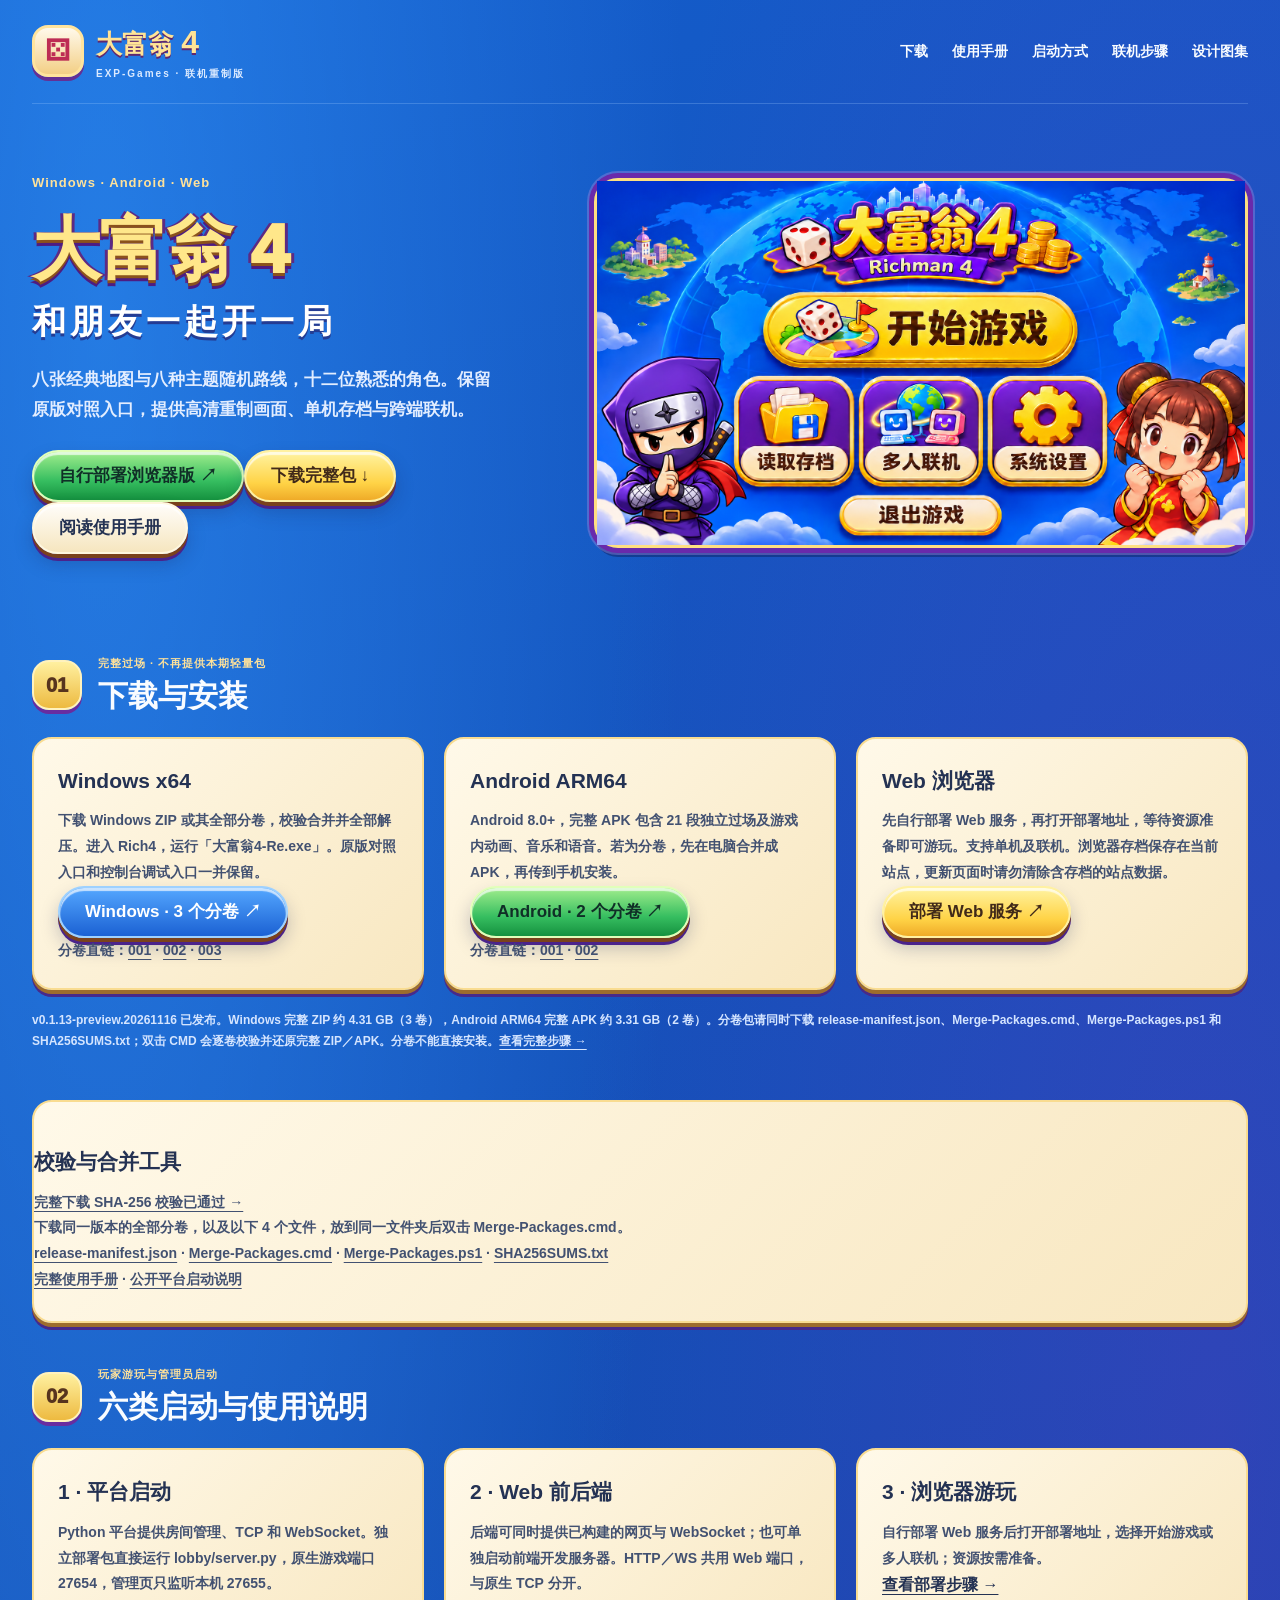
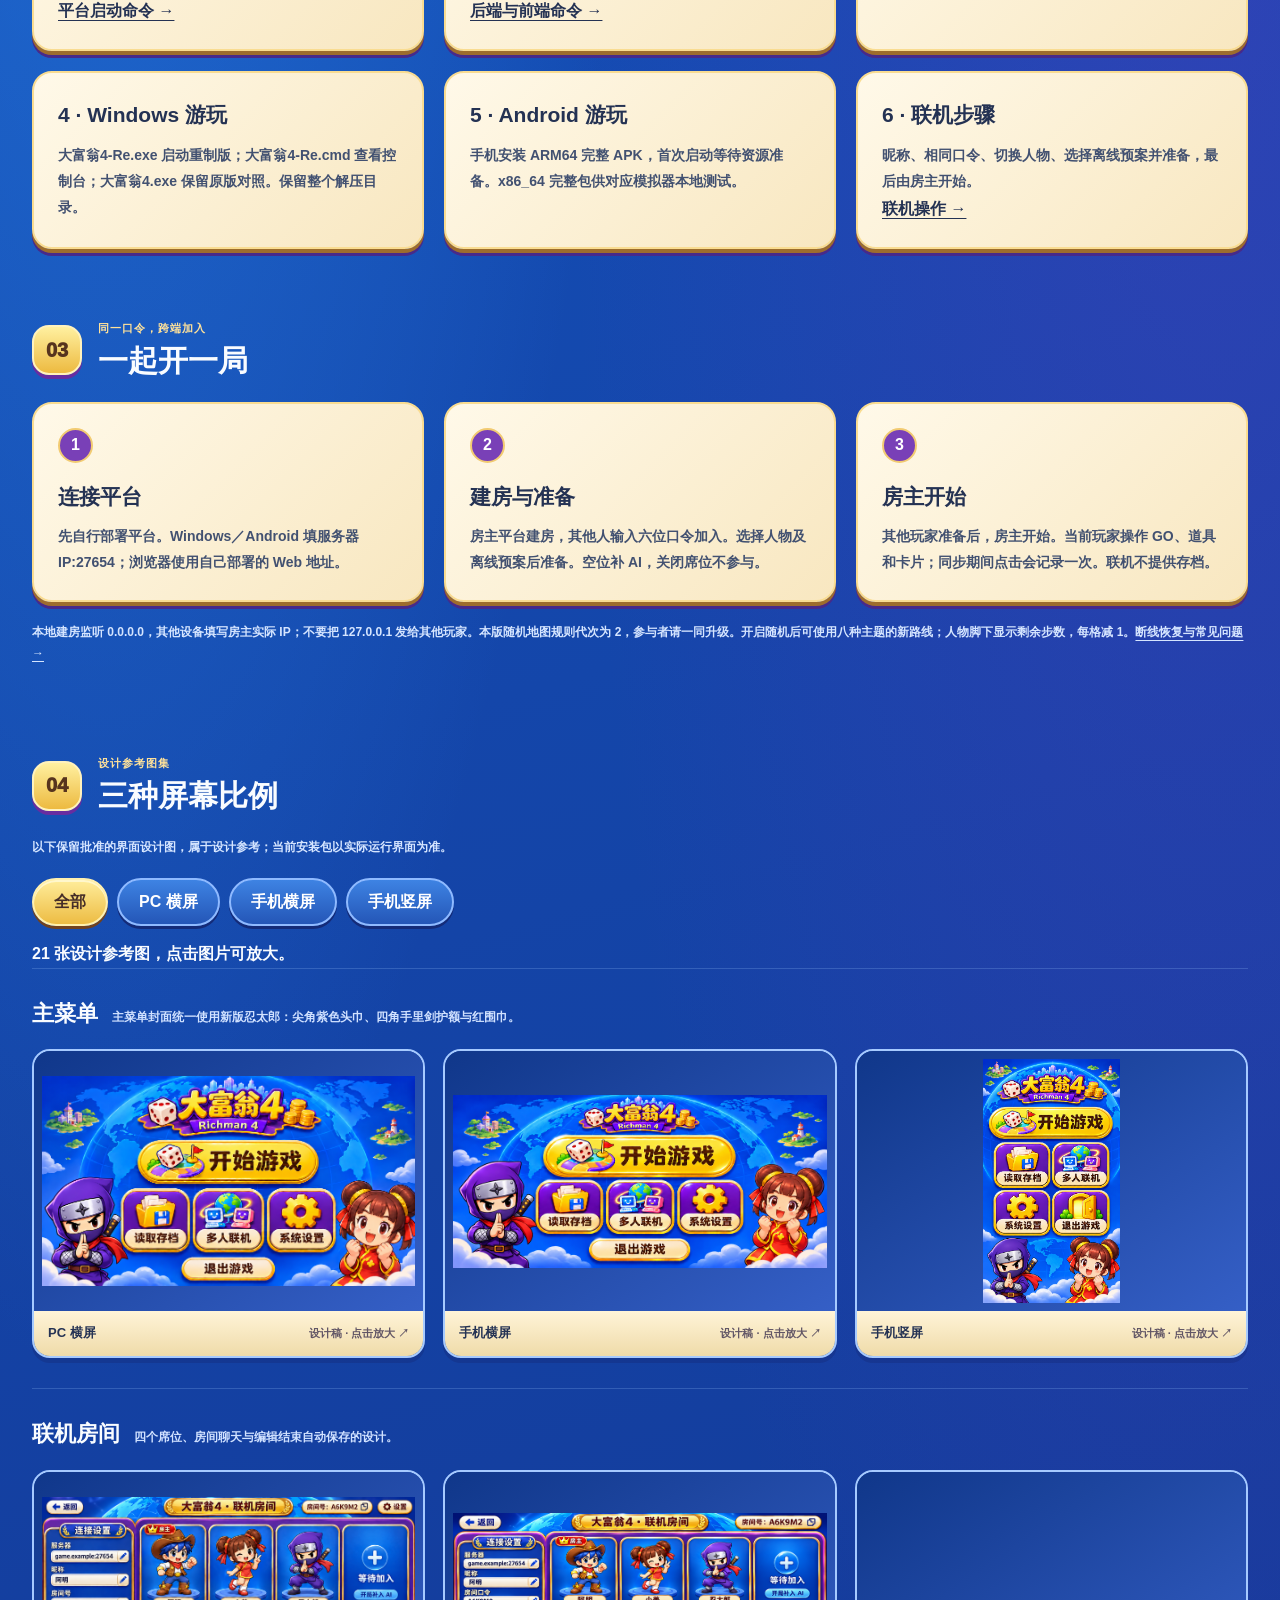
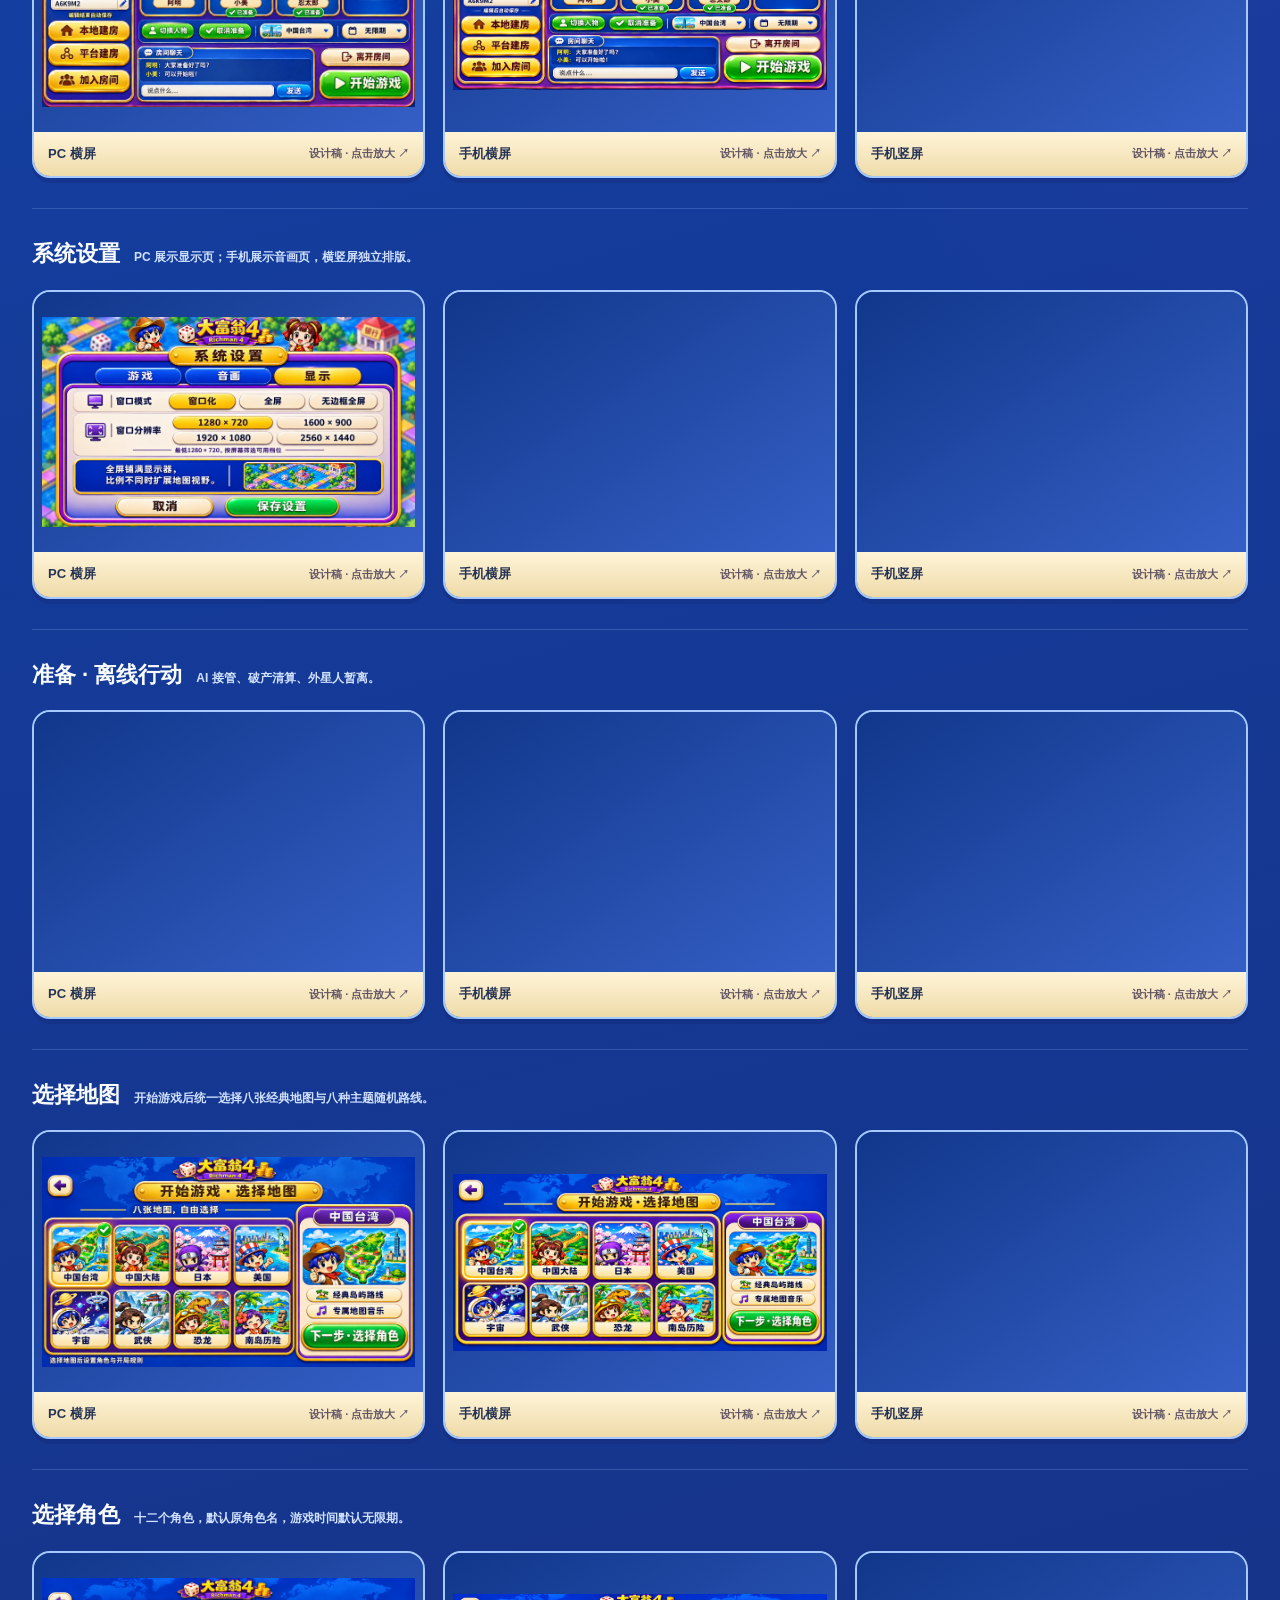
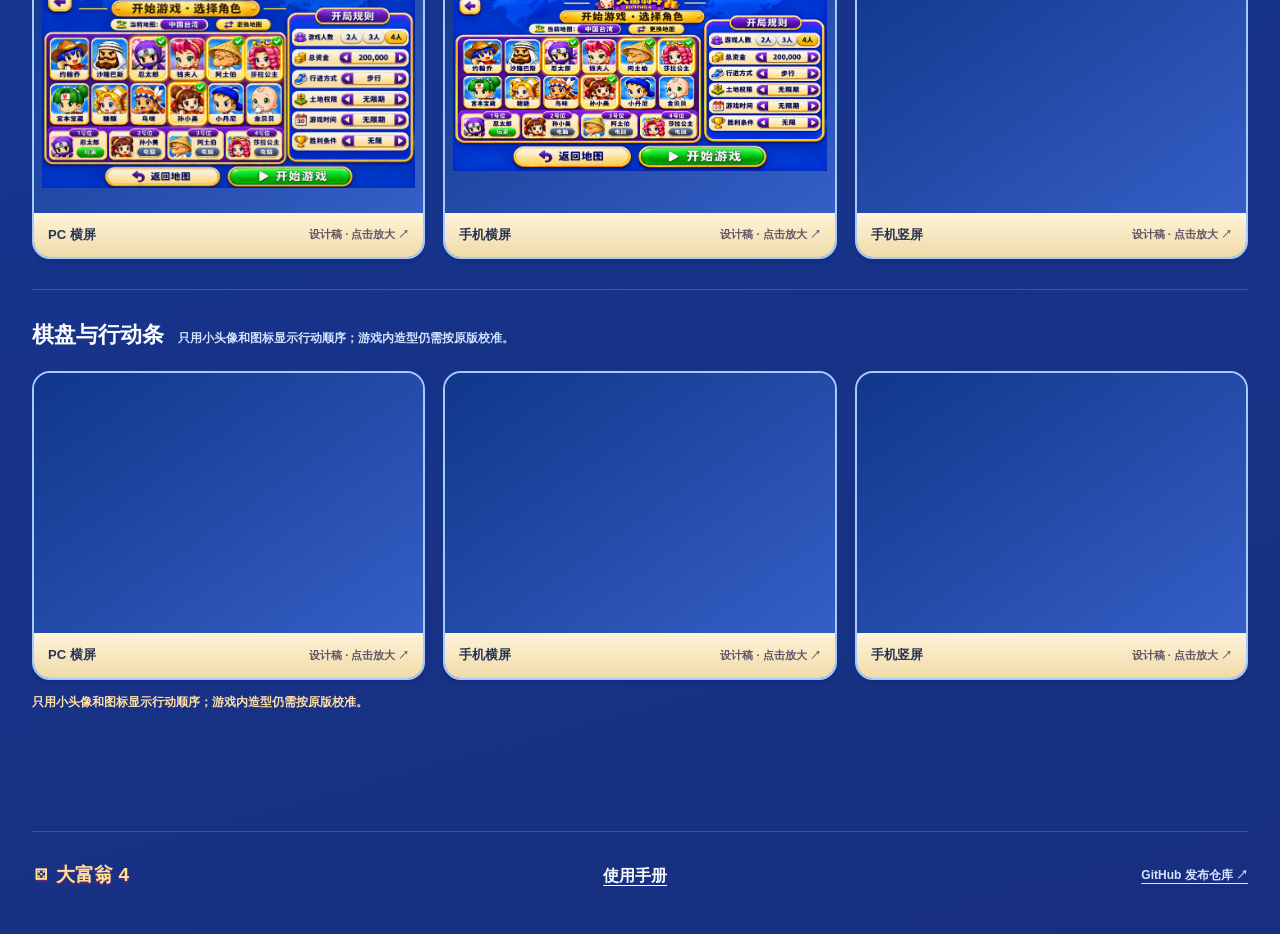
==== commit e7b2c91e: "Publish 0.1.13 random-map and movement-countdown guide" ====
--- a/docs/index.html
+++ b/docs/index.html
@@ -1,14 +1,14 @@
 <!doctype html><html lang="zh-CN"><head><meta charset="utf-8"><meta name="viewport" content="width=device-width,initial-scale=1"><title>大富翁4 · 联机重制版下载</title><meta name="description" content="大富翁4重制版 Windows、Android 完整包下载与浏览器游玩，提供平台部署、Web 前后端启动和联机使用手册。"><link rel="stylesheet" href="game.css"><script src="gallery.js" defer></script></head><body><a class="skip" href="#downloads">跳到下载</a><header><a class="brand" href="#"><span class="dice" aria-hidden="true">⚄</span><span>大富翁 <b>4</b><small>EXP-Games · 联机重制版</small></span></a><nav><a href="#downloads">下载</a><a href="manual.html">使用手册</a><a href="#startup">启动方式</a><a href="#guide">联机步骤</a><a href="#preview">设计图集</a></nav></header><main>
-<section class="hero"><div><p class="eyebrow">Windows · Android · Web</p><h1>大富翁 4<span>和朋友一起开一局</span></h1><p class="lead">八张经典地图，十二位熟悉的角色。保留原版对照入口，提供高清重制画面、单机存档与跨端联机。</p><div class="hero-actions"><a class="button green" href="https://github.com/EXP-Games/rich4-online-release/blob/master/PLATFORM.md">自行部署浏览器版 ↗</a><a class="button gold" href="#downloads">下载完整包 ↓</a><a class="button white" href="manual.html">阅读使用手册</a></div></div><a class="preview-link frame" href="images/ui/main-pc.png?v=00017b22f1e9" data-title="主菜单 · 设计参考"><img src="images/ui/main-pc.png?v=00017b22f1e9" alt="大富翁4主菜单设计参考"></a></section>
-<section id="downloads"><div class="heading"><span class="step">01</span><div><p class="eyebrow">完整过场 · 不再提供本期轻量包</p><h2>下载与安装</h2></div></div><div class="guide-grid"><article class="paper"><h3>Windows x64</h3><p>下载 Windows ZIP 或其全部分卷，校验合并并全部解压。进入 Rich4，运行「大富翁4-Re.exe」。原版对照入口和控制台调试入口一并保留。</p><a class="button blue" href="https://github.com/EXP-Games/rich4-online-release/releases/tag/v0.1.12-preview.20261116">Windows · 3 个分卷 ↗</a><p class="part-links">分卷直链：<a data-release-asset="Rich4-Windows-x64-v0.1.12-preview.20261116.zip.001" href="https://github.com/EXP-Games/rich4-online-release/releases/download/v0.1.12-preview.20261116/Rich4-Windows-x64-v0.1.12-preview.20261116.zip.001">001</a> · <a data-release-asset="Rich4-Windows-x64-v0.1.12-preview.20261116.zip.002" href="https://github.com/EXP-Games/rich4-online-release/releases/download/v0.1.12-preview.20261116/Rich4-Windows-x64-v0.1.12-preview.20261116.zip.002">002</a> · <a data-release-asset="Rich4-Windows-x64-v0.1.12-preview.20261116.zip.003" href="https://github.com/EXP-Games/rich4-online-release/releases/download/v0.1.12-preview.20261116/Rich4-Windows-x64-v0.1.12-preview.20261116.zip.003">003</a></p></article><article class="paper"><h3>Android ARM64</h3><p>Android 8.0+，完整 APK 包含 21 段独立过场及游戏内动画、音乐和语音。若为分卷，先在电脑合并成 APK，再传到手机安装。</p><a class="button green" href="https://github.com/EXP-Games/rich4-online-release/releases/tag/v0.1.12-preview.20261116">Android · 2 个分卷 ↗</a><p class="part-links">分卷直链：<a data-release-asset="Rich4-Android-arm64-v0.1.12-preview.20261116.apk.001" href="https://github.com/EXP-Games/rich4-online-release/releases/download/v0.1.12-preview.20261116/Rich4-Android-arm64-v0.1.12-preview.20261116.apk.001">001</a> · <a data-release-asset="Rich4-Android-arm64-v0.1.12-preview.20261116.apk.002" href="https://github.com/EXP-Games/rich4-online-release/releases/download/v0.1.12-preview.20261116/Rich4-Android-arm64-v0.1.12-preview.20261116.apk.002">002</a></p></article><article class="paper"><h3>Web 浏览器</h3><p>先自行部署 Web 服务，再打开部署地址，等待资源准备即可游玩。支持单机及联机。浏览器存档保存在当前站点，更新页面时请勿清除含存档的站点数据。</p><a class="button gold" href="https://github.com/EXP-Games/rich4-online-release/blob/master/PLATFORM.md">部署 Web 服务 ↗</a></article></div><p class="design-note">v0.1.12-preview.20261116 已发布。Windows 完整 ZIP 约 4.31 GB（3 卷），Android ARM64 完整 APK 约 3.31 GB（2 卷）。分卷包请同时下载 release-manifest.json、Merge-Packages.cmd、Merge-Packages.ps1 和 SHA256SUMS.txt；双击 CMD 会逐卷校验并还原完整 ZIP／APK。分卷不能直接安装。<a href="manual.html">查看完整步骤 →</a></p></section>
-<section class="paper" aria-label="下载校验与合并工具"><h3>校验与合并工具</h3><p><a href="release-012-downloads.json">完整下载 SHA-256 校验已通过 →</a></p><p>下载同一版本的全部分卷，以及以下 4 个文件，放到同一文件夹后双击 Merge-Packages.cmd。</p><p><a data-release-asset="release-manifest.json" href="https://github.com/EXP-Games/rich4-online-release/releases/download/v0.1.12-preview.20261116/release-manifest.json">release-manifest.json</a> · <a data-release-asset="Merge-Packages.cmd" href="https://github.com/EXP-Games/rich4-online-release/releases/download/v0.1.12-preview.20261116/Merge-Packages.cmd">Merge-Packages.cmd</a> · <a data-release-asset="Merge-Packages.ps1" href="https://github.com/EXP-Games/rich4-online-release/releases/download/v0.1.12-preview.20261116/Merge-Packages.ps1">Merge-Packages.ps1</a> · <a data-release-asset="SHA256SUMS.txt" href="https://github.com/EXP-Games/rich4-online-release/releases/download/v0.1.12-preview.20261116/SHA256SUMS.txt">SHA256SUMS.txt</a></p><p><a href="manual.html">完整使用手册</a> · <a href="https://github.com/EXP-Games/rich4-online-release/blob/master/PLATFORM.md">公开平台启动说明</a></p></section><section id="startup"><div class="heading"><span class="step">02</span><div><p class="eyebrow">玩家游玩与管理员启动</p><h2>六类启动与使用说明</h2></div></div><div class="guide-grid"><article class="paper"><h3>1 · 平台启动</h3><p>Python 平台提供房间管理、TCP 和 WebSocket。独立部署包直接运行 lobby/server.py，原生游戏端口 27654，管理页只监听本机 27655。</p><a href="manual.html">平台启动命令 →</a></article><article class="paper"><h3>2 · Web 前后端</h3><p>后端可同时提供已构建的网页与 WebSocket；也可单独启动前端开发服务器。HTTP／WS 共用 Web 端口，与原生 TCP 分开。</p><a href="manual.html">后端与前端命令 →</a></article><article class="paper"><h3>3 · 浏览器游玩</h3><p>自行部署 Web 服务后打开部署地址，选择开始游戏或多人联机；资源按需准备。</p><a href="https://github.com/EXP-Games/rich4-online-release/blob/master/PLATFORM.md">查看部署步骤 →</a></article><article class="paper"><h3>4 · Windows 游玩</h3><p>大富翁4-Re.exe 启动重制版；大富翁4-Re.cmd 查看控制台；大富翁4.exe 保留原版对照。保留整个解压目录。</p></article><article class="paper"><h3>5 · Android 游玩</h3><p>手机安装 ARM64 完整 APK，首次启动等待资源准备。x86_64 完整包供对应模拟器本地测试。</p></article><article class="paper"><h3>6 · 联机步骤</h3><p>昵称、相同口令、切换人物、选择离线预案并准备，最后由房主开始。</p><a href="#guide">联机操作 →</a></article></div></section>
-<section id="guide"><div class="heading"><span class="step">03</span><div><p class="eyebrow">同一口令，跨端加入</p><h2>一起开一局</h2></div></div><ol class="guide-grid"><li class="paper"><span class="number">1</span><h3>连接平台</h3><p>先自行部署平台。Windows／Android 填服务器IP:27654；浏览器使用自己部署的 Web 地址。</p></li><li class="paper"><span class="number">2</span><h3>建房与准备</h3><p>房主平台建房，其他人输入六位口令加入。选择人物及离线预案后准备。空位补 AI，关闭席位不参与。</p></li><li class="paper"><span class="number">3</span><h3>房主开始</h3><p>其他玩家准备后，房主开始。当前玩家操作 GO、道具和卡片；同步期间点击会记录一次。联机不提供存档。</p></li></ol><p class="design-note">本地建房监听 0.0.0.0，其他设备填写房主实际 IP；不要把 127.0.0.1 发给其他玩家。仅界面微调的版本在规则代次兼容时可共同联机。<a href="manual.html">断线恢复与常见问题 →</a></p></section>
+<section class="hero"><div><p class="eyebrow">Windows · Android · Web</p><h1>大富翁 4<span>和朋友一起开一局</span></h1><p class="lead">八张经典地图与八种主题随机路线，十二位熟悉的角色。保留原版对照入口，提供高清重制画面、单机存档与跨端联机。</p><div class="hero-actions"><a class="button green" href="https://github.com/EXP-Games/rich4-online-release/blob/master/PLATFORM.md">自行部署浏览器版 ↗</a><a class="button gold" href="#downloads">下载完整包 ↓</a><a class="button white" href="manual.html">阅读使用手册</a></div></div><a class="preview-link frame" href="images/ui/main-pc.png?v=00017b22f1e9" data-title="主菜单 · 设计参考"><img src="images/ui/main-pc.png?v=00017b22f1e9" alt="大富翁4主菜单设计参考"></a></section>
+<section id="downloads"><div class="heading"><span class="step">01</span><div><p class="eyebrow">完整过场 · 不再提供本期轻量包</p><h2>下载与安装</h2></div></div><div class="guide-grid"><article class="paper"><h3>Windows x64</h3><p>下载 Windows ZIP 或其全部分卷，校验合并并全部解压。进入 Rich4，运行「大富翁4-Re.exe」。原版对照入口和控制台调试入口一并保留。</p><a class="button blue" href="https://github.com/EXP-Games/rich4-online-release/releases/tag/v0.1.13-preview.20261116">Windows · 3 个分卷 ↗</a><p class="part-links">分卷直链：<a data-release-asset="Rich4-Windows-x64-v0.1.13-preview.20261116.zip.001" href="https://github.com/EXP-Games/rich4-online-release/releases/download/v0.1.13-preview.20261116/Rich4-Windows-x64-v0.1.13-preview.20261116.zip.001">001</a> · <a data-release-asset="Rich4-Windows-x64-v0.1.13-preview.20261116.zip.002" href="https://github.com/EXP-Games/rich4-online-release/releases/download/v0.1.13-preview.20261116/Rich4-Windows-x64-v0.1.13-preview.20261116.zip.002">002</a> · <a data-release-asset="Rich4-Windows-x64-v0.1.13-preview.20261116.zip.003" href="https://github.com/EXP-Games/rich4-online-release/releases/download/v0.1.13-preview.20261116/Rich4-Windows-x64-v0.1.13-preview.20261116.zip.003">003</a></p></article><article class="paper"><h3>Android ARM64</h3><p>Android 8.0+，完整 APK 包含 21 段独立过场及游戏内动画、音乐和语音。若为分卷，先在电脑合并成 APK，再传到手机安装。</p><a class="button green" href="https://github.com/EXP-Games/rich4-online-release/releases/tag/v0.1.13-preview.20261116">Android · 2 个分卷 ↗</a><p class="part-links">分卷直链：<a data-release-asset="Rich4-Android-arm64-v0.1.13-preview.20261116.apk.001" href="https://github.com/EXP-Games/rich4-online-release/releases/download/v0.1.13-preview.20261116/Rich4-Android-arm64-v0.1.13-preview.20261116.apk.001">001</a> · <a data-release-asset="Rich4-Android-arm64-v0.1.13-preview.20261116.apk.002" href="https://github.com/EXP-Games/rich4-online-release/releases/download/v0.1.13-preview.20261116/Rich4-Android-arm64-v0.1.13-preview.20261116.apk.002">002</a></p></article><article class="paper"><h3>Web 浏览器</h3><p>先自行部署 Web 服务，再打开部署地址，等待资源准备即可游玩。支持单机及联机。浏览器存档保存在当前站点，更新页面时请勿清除含存档的站点数据。</p><a class="button gold" href="https://github.com/EXP-Games/rich4-online-release/blob/master/PLATFORM.md">部署 Web 服务 ↗</a></article></div><p class="design-note">v0.1.13-preview.20261116 已发布。Windows 完整 ZIP 约 4.31 GB（3 卷），Android ARM64 完整 APK 约 3.31 GB（2 卷）。分卷包请同时下载 release-manifest.json、Merge-Packages.cmd、Merge-Packages.ps1 和 SHA256SUMS.txt；双击 CMD 会逐卷校验并还原完整 ZIP／APK。分卷不能直接安装。<a href="manual.html">查看完整步骤 →</a></p></section>
+<section class="paper" aria-label="下载校验与合并工具"><h3>校验与合并工具</h3><p><a href="release-013-downloads.json">完整下载 SHA-256 校验已通过 →</a></p><p>下载同一版本的全部分卷，以及以下 4 个文件，放到同一文件夹后双击 Merge-Packages.cmd。</p><p><a data-release-asset="release-manifest.json" href="https://github.com/EXP-Games/rich4-online-release/releases/download/v0.1.13-preview.20261116/release-manifest.json">release-manifest.json</a> · <a data-release-asset="Merge-Packages.cmd" href="https://github.com/EXP-Games/rich4-online-release/releases/download/v0.1.13-preview.20261116/Merge-Packages.cmd">Merge-Packages.cmd</a> · <a data-release-asset="Merge-Packages.ps1" href="https://github.com/EXP-Games/rich4-online-release/releases/download/v0.1.13-preview.20261116/Merge-Packages.ps1">Merge-Packages.ps1</a> · <a data-release-asset="SHA256SUMS.txt" href="https://github.com/EXP-Games/rich4-online-release/releases/download/v0.1.13-preview.20261116/SHA256SUMS.txt">SHA256SUMS.txt</a></p><p><a href="manual.html">完整使用手册</a> · <a href="https://github.com/EXP-Games/rich4-online-release/blob/master/PLATFORM.md">公开平台启动说明</a></p></section><section id="startup"><div class="heading"><span class="step">02</span><div><p class="eyebrow">玩家游玩与管理员启动</p><h2>六类启动与使用说明</h2></div></div><div class="guide-grid"><article class="paper"><h3>1 · 平台启动</h3><p>Python 平台提供房间管理、TCP 和 WebSocket。独立部署包直接运行 lobby/server.py，原生游戏端口 27654，管理页只监听本机 27655。</p><a href="manual.html">平台启动命令 →</a></article><article class="paper"><h3>2 · Web 前后端</h3><p>后端可同时提供已构建的网页与 WebSocket；也可单独启动前端开发服务器。HTTP／WS 共用 Web 端口，与原生 TCP 分开。</p><a href="manual.html">后端与前端命令 →</a></article><article class="paper"><h3>3 · 浏览器游玩</h3><p>自行部署 Web 服务后打开部署地址，选择开始游戏或多人联机；资源按需准备。</p><a href="https://github.com/EXP-Games/rich4-online-release/blob/master/PLATFORM.md">查看部署步骤 →</a></article><article class="paper"><h3>4 · Windows 游玩</h3><p>大富翁4-Re.exe 启动重制版；大富翁4-Re.cmd 查看控制台；大富翁4.exe 保留原版对照。保留整个解压目录。</p></article><article class="paper"><h3>5 · Android 游玩</h3><p>手机安装 ARM64 完整 APK，首次启动等待资源准备。x86_64 完整包供对应模拟器本地测试。</p></article><article class="paper"><h3>6 · 联机步骤</h3><p>昵称、相同口令、切换人物、选择离线预案并准备，最后由房主开始。</p><a href="#guide">联机操作 →</a></article></div></section>
+<section id="guide"><div class="heading"><span class="step">03</span><div><p class="eyebrow">同一口令，跨端加入</p><h2>一起开一局</h2></div></div><ol class="guide-grid"><li class="paper"><span class="number">1</span><h3>连接平台</h3><p>先自行部署平台。Windows／Android 填服务器IP:27654；浏览器使用自己部署的 Web 地址。</p></li><li class="paper"><span class="number">2</span><h3>建房与准备</h3><p>房主平台建房，其他人输入六位口令加入。选择人物及离线预案后准备。空位补 AI，关闭席位不参与。</p></li><li class="paper"><span class="number">3</span><h3>房主开始</h3><p>其他玩家准备后，房主开始。当前玩家操作 GO、道具和卡片；同步期间点击会记录一次。联机不提供存档。</p></li></ol><p class="design-note">本地建房监听 0.0.0.0，其他设备填写房主实际 IP；不要把 127.0.0.1 发给其他玩家。本版随机地图规则代次为 2，参与者请一同升级。开启随机后可使用八种主题的新路线；人物脚下显示剩余步数，每格减 1。<a href="manual.html">断线恢复与常见问题 →</a></p></section>
 <section id="preview"><div class="heading"><span class="step">04</span><div><p class="eyebrow">设计参考图集</p><h2>三种屏幕比例</h2></div></div><p class="design-note">以下保留批准的界面设计图，属于设计参考；当前安装包以实际运行界面为准。</p><div class="filters"><button class="active" data-device="all" aria-pressed="true">全部</button><button data-device="pc" aria-pressed="false">PC 横屏</button><button data-device="mobile-landscape" aria-pressed="false">手机横屏</button><button data-device="mobile-portrait" aria-pressed="false">手机竖屏</button></div><p id="gallery-status" role="status">21 张设计参考图，点击图片可放大。</p><!-- UI_GALLERY -->
 <section id="screen-main" class="screen-group" aria-labelledby="title-main"><div class="group-heading"><h3 id="title-main">主菜单</h3><p>主菜单封面统一使用新版忍太郎：尖角紫色头巾、四角手里剑护额与红围巾。</p></div><div class="device-grid"><figure class="device-card" data-device="pc"><a class="preview-link" href="images/ui/main-pc.png?v=00017b22f1e9" data-title="主菜单 · PC 横屏 · 设计效果图"><div class="preview-image"><img loading="lazy" decoding="async" src="images/ui/main-pc.png?v=00017b22f1e9" width="1672" height="941" alt="主菜单 · PC 横屏 · 设计效果图"></div><figcaption><b>PC 横屏</b><span>设计稿 · 点击放大 ↗</span></figcaption></a></figure><figure class="device-card" data-device="mobile-landscape"><a class="preview-link" href="images/ui/main-mobile-landscape.png?v=7fd8aae1ce66" data-title="主菜单 · 手机横屏 · 设计效果图"><div class="preview-image"><img loading="lazy" decoding="async" src="images/ui/main-mobile-landscape.png?v=7fd8aae1ce66" width="1846" height="852" alt="主菜单 · 手机横屏 · 设计效果图"></div><figcaption><b>手机横屏</b><span>设计稿 · 点击放大 ↗</span></figcaption></a></figure><figure class="device-card" data-device="mobile-portrait"><a class="preview-link" href="images/ui/main-mobile-portrait.png?v=1bab3be5e23e" data-title="主菜单 · 手机竖屏 · 设计效果图"><div class="preview-image"><img loading="lazy" decoding="async" src="images/ui/main-mobile-portrait.png?v=1bab3be5e23e" width="942" height="1670" alt="主菜单 · 手机竖屏 · 设计效果图"></div><figcaption><b>手机竖屏</b><span>设计稿 · 点击放大 ↗</span></figcaption></a></figure></div></section>
 <section id="screen-room" class="screen-group" aria-labelledby="title-room"><div class="group-heading"><h3 id="title-room">联机房间</h3><p>四个席位、房间聊天与编辑结束自动保存的设计。</p></div><div class="device-grid"><figure class="device-card" data-device="pc"><a class="preview-link" href="images/ui/room-pc.png?v=db71b03a20bc" data-title="联机房间 · PC 横屏 · 设计效果图"><div class="preview-image"><img loading="lazy" decoding="async" src="images/ui/room-pc.png?v=db71b03a20bc" width="1672" height="941" alt="联机房间 · PC 横屏 · 设计效果图"></div><figcaption><b>PC 横屏</b><span>设计稿 · 点击放大 ↗</span></figcaption></a></figure><figure class="device-card" data-device="mobile-landscape"><a class="preview-link" href="images/ui/room-mobile-landscape.png?v=657895cd45ea" data-title="联机房间 · 手机横屏 · 设计效果图"><div class="preview-image"><img loading="lazy" decoding="async" src="images/ui/room-mobile-landscape.png?v=657895cd45ea" width="1821" height="864" alt="联机房间 · 手机横屏 · 设计效果图"></div><figcaption><b>手机横屏</b><span>设计稿 · 点击放大 ↗</span></figcaption></a></figure><figure class="device-card" data-device="mobile-portrait"><a class="preview-link" href="images/ui/room-mobile-portrait.png?v=ae670bd3ca78" data-title="联机房间 · 手机竖屏 · 设计效果图"><div class="preview-image"><img loading="lazy" decoding="async" src="images/ui/room-mobile-portrait.png?v=ae670bd3ca78" width="892" height="1763" alt="联机房间 · 手机竖屏 · 设计效果图"></div><figcaption><b>手机竖屏</b><span>设计稿 · 点击放大 ↗</span></figcaption></a></figure></div></section>
 <section id="screen-settings" class="screen-group" aria-labelledby="title-settings"><div class="group-heading"><h3 id="title-settings">系统设置</h3><p>PC 展示显示页；手机展示音画页，横竖屏独立排版。</p></div><div class="device-grid"><figure class="device-card" data-device="pc"><a class="preview-link" href="images/ui/settings-pc.png?v=a305cf726425" data-title="系统设置 · PC 横屏 · 设计效果图"><div class="preview-image"><img loading="lazy" decoding="async" src="images/ui/settings-pc.png?v=a305cf726425" width="1672" height="941" alt="系统设置 · PC 横屏 · 设计效果图"></div><figcaption><b>PC 横屏</b><span>设计稿 · 点击放大 ↗</span></figcaption></a></figure><figure class="device-card" data-device="mobile-landscape"><a class="preview-link" href="images/ui/settings-mobile-landscape.png?v=72a2c09d9ff9" data-title="系统设置 · 手机横屏 · 设计效果图"><div class="preview-image"><img loading="lazy" decoding="async" src="images/ui/settings-mobile-landscape.png?v=72a2c09d9ff9" width="1821" height="864" alt="系统设置 · 手机横屏 · 设计效果图"></div><figcaption><b>手机横屏</b><span>设计稿 · 点击放大 ↗</span></figcaption></a></figure><figure class="device-card" data-device="mobile-portrait"><a class="preview-link" href="images/ui/settings-mobile-portrait.png?v=e4c9707ed496" data-title="系统设置 · 手机竖屏 · 设计效果图"><div class="preview-image"><img loading="lazy" decoding="async" src="images/ui/settings-mobile-portrait.png?v=e4c9707ed496" width="892" height="1763" alt="系统设置 · 手机竖屏 · 设计效果图"></div><figcaption><b>手机竖屏</b><span>设计稿 · 点击放大 ↗</span></figcaption></a></figure></div></section>
 <section id="screen-policy" class="screen-group" aria-labelledby="title-policy"><div class="group-heading"><h3 id="title-policy">准备 · 离线行动</h3><p>AI 接管、破产清算、外星人暂离。</p></div><div class="device-grid"><figure class="device-card" data-device="pc"><a class="preview-link" href="images/ui/policy-pc.png?v=f2a4d9c61951" data-title="准备 · 离线行动 · PC 横屏 · 设计效果图"><div class="preview-image"><img loading="lazy" decoding="async" src="images/ui/policy-pc.png?v=f2a4d9c61951" width="1672" height="941" alt="准备 · 离线行动 · PC 横屏 · 设计效果图"></div><figcaption><b>PC 横屏</b><span>设计稿 · 点击放大 ↗</span></figcaption></a></figure><figure class="device-card" data-device="mobile-landscape"><a class="preview-link" href="images/ui/policy-mobile-landscape.png?v=2e4258811706" data-title="准备 · 离线行动 · 手机横屏 · 设计效果图"><div class="preview-image"><img loading="lazy" decoding="async" src="images/ui/policy-mobile-landscape.png?v=2e4258811706" width="1821" height="864" alt="准备 · 离线行动 · 手机横屏 · 设计效果图"></div><figcaption><b>手机横屏</b><span>设计稿 · 点击放大 ↗</span></figcaption></a></figure><figure class="device-card" data-device="mobile-portrait"><a class="preview-link" href="images/ui/policy-mobile-portrait.png?v=d90c66b4591f" data-title="准备 · 离线行动 · 手机竖屏 · 设计效果图"><div class="preview-image"><img loading="lazy" decoding="async" src="images/ui/policy-mobile-portrait.png?v=d90c66b4591f" width="898" height="1751" alt="准备 · 离线行动 · 手机竖屏 · 设计效果图"></div><figcaption><b>手机竖屏</b><span>设计稿 · 点击放大 ↗</span></figcaption></a></figure></div></section>
-<section id="screen-maps" class="screen-group" aria-labelledby="title-maps"><div class="group-heading"><h3 id="title-maps">选择地图</h3><p>开始游戏后统一选择八张经典地图。</p></div><div class="device-grid"><figure class="device-card" data-device="pc"><a class="preview-link" href="images/ui/maps-pc.png?v=ea735795968b" data-title="选择地图 · PC 横屏 · 设计效果图"><div class="preview-image"><img loading="lazy" decoding="async" src="images/ui/maps-pc.png?v=ea735795968b" width="1672" height="941" alt="选择地图 · PC 横屏 · 设计效果图"></div><figcaption><b>PC 横屏</b><span>设计稿 · 点击放大 ↗</span></figcaption></a></figure><figure class="device-card" data-device="mobile-landscape"><a class="preview-link" href="images/ui/maps-mobile-landscape.png?v=a4d891112dbd" data-title="选择地图 · 手机横屏 · 设计效果图"><div class="preview-image"><img loading="lazy" decoding="async" src="images/ui/maps-mobile-landscape.png?v=a4d891112dbd" width="1820" height="864" alt="选择地图 · 手机横屏 · 设计效果图"></div><figcaption><b>手机横屏</b><span>设计稿 · 点击放大 ↗</span></figcaption></a></figure><figure class="device-card" data-device="mobile-portrait"><a class="preview-link" href="images/ui/maps-mobile-portrait.png?v=8f95fd39a731" data-title="选择地图 · 手机竖屏 · 设计效果图"><div class="preview-image"><img loading="lazy" decoding="async" src="images/ui/maps-mobile-portrait.png?v=8f95fd39a731" width="892" height="1764" alt="选择地图 · 手机竖屏 · 设计效果图"></div><figcaption><b>手机竖屏</b><span>设计稿 · 点击放大 ↗</span></figcaption></a></figure></div></section>
+<section id="screen-maps" class="screen-group" aria-labelledby="title-maps"><div class="group-heading"><h3 id="title-maps">选择地图</h3><p>开始游戏后统一选择八张经典地图与八种主题随机路线。</p></div><div class="device-grid"><figure class="device-card" data-device="pc"><a class="preview-link" href="images/ui/maps-pc.png?v=ea735795968b" data-title="选择地图 · PC 横屏 · 设计效果图"><div class="preview-image"><img loading="lazy" decoding="async" src="images/ui/maps-pc.png?v=ea735795968b" width="1672" height="941" alt="选择地图 · PC 横屏 · 设计效果图"></div><figcaption><b>PC 横屏</b><span>设计稿 · 点击放大 ↗</span></figcaption></a></figure><figure class="device-card" data-device="mobile-landscape"><a class="preview-link" href="images/ui/maps-mobile-landscape.png?v=a4d891112dbd" data-title="选择地图 · 手机横屏 · 设计效果图"><div class="preview-image"><img loading="lazy" decoding="async" src="images/ui/maps-mobile-landscape.png?v=a4d891112dbd" width="1820" height="864" alt="选择地图 · 手机横屏 · 设计效果图"></div><figcaption><b>手机横屏</b><span>设计稿 · 点击放大 ↗</span></figcaption></a></figure><figure class="device-card" data-device="mobile-portrait"><a class="preview-link" href="images/ui/maps-mobile-portrait.png?v=8f95fd39a731" data-title="选择地图 · 手机竖屏 · 设计效果图"><div class="preview-image"><img loading="lazy" decoding="async" src="images/ui/maps-mobile-portrait.png?v=8f95fd39a731" width="892" height="1764" alt="选择地图 · 手机竖屏 · 设计效果图"></div><figcaption><b>手机竖屏</b><span>设计稿 · 点击放大 ↗</span></figcaption></a></figure></div></section>
 <section id="screen-characters" class="screen-group" aria-labelledby="title-characters"><div class="group-heading"><h3 id="title-characters">选择角色</h3><p>十二个角色，默认原角色名，游戏时间默认无限期。</p></div><div class="device-grid"><figure class="device-card" data-device="pc"><a class="preview-link" href="images/ui/characters-pc.png?v=33e4fe3953b6" data-title="选择角色 · PC 横屏 · 设计效果图"><div class="preview-image"><img loading="lazy" decoding="async" src="images/ui/characters-pc.png?v=33e4fe3953b6" width="1672" height="941" alt="选择角色 · PC 横屏 · 设计效果图"></div><figcaption><b>PC 横屏</b><span>设计稿 · 点击放大 ↗</span></figcaption></a></figure><figure class="device-card" data-device="mobile-landscape"><a class="preview-link" href="images/ui/characters-mobile-landscape.png?v=71eec11fd5e8" data-title="选择角色 · 手机横屏 · 设计效果图"><div class="preview-image"><img loading="lazy" decoding="async" src="images/ui/characters-mobile-landscape.png?v=71eec11fd5e8" width="1822" height="863" alt="选择角色 · 手机横屏 · 设计效果图"></div><figcaption><b>手机横屏</b><span>设计稿 · 点击放大 ↗</span></figcaption></a></figure><figure class="device-card" data-device="mobile-portrait"><a class="preview-link" href="images/ui/characters-mobile-portrait.png?v=53f27aa7e9ae" data-title="选择角色 · 手机竖屏 · 设计效果图"><div class="preview-image"><img loading="lazy" decoding="async" src="images/ui/characters-mobile-portrait.png?v=53f27aa7e9ae" width="894" height="1760" alt="选择角色 · 手机竖屏 · 设计效果图"></div><figcaption><b>手机竖屏</b><span>设计稿 · 点击放大 ↗</span></figcaption></a></figure></div></section>
 <section id="screen-board" class="screen-group" aria-labelledby="title-board"><div class="group-heading"><h3 id="title-board">棋盘与行动条</h3><p>只用小头像和图标显示行动顺序；游戏内造型仍需按原版校准。</p></div><div class="device-grid"><figure class="device-card" data-device="pc"><a class="preview-link" href="images/ui/board-pc.png?v=0783854c4134" data-title="棋盘与行动条 · PC 横屏 · 设计效果图"><div class="preview-image"><img loading="lazy" decoding="async" src="images/ui/board-pc.png?v=0783854c4134" width="1672" height="941" alt="棋盘与行动条 · PC 横屏 · 设计效果图"></div><figcaption><b>PC 横屏</b><span>设计稿 · 点击放大 ↗</span></figcaption></a></figure><figure class="device-card" data-device="mobile-landscape"><a class="preview-link" href="images/ui/board-mobile-landscape.png?v=0ccd75cd6bc4" data-title="棋盘与行动条 · 手机横屏 · 设计效果图"><div class="preview-image"><img loading="lazy" decoding="async" src="images/ui/board-mobile-landscape.png?v=0ccd75cd6bc4" width="1846" height="852" alt="棋盘与行动条 · 手机横屏 · 设计效果图"></div><figcaption><b>手机横屏</b><span>设计稿 · 点击放大 ↗</span></figcaption></a></figure><figure class="device-card" data-device="mobile-portrait"><a class="preview-link" href="images/ui/board-mobile-portrait.png?v=d43232d615c9" data-title="棋盘与行动条 · 手机竖屏 · 设计效果图"><div class="preview-image"><img loading="lazy" decoding="async" src="images/ui/board-mobile-portrait.png?v=d43232d615c9" width="972" height="1618" alt="棋盘与行动条 · 手机竖屏 · 设计效果图"></div><figcaption><b>手机竖屏</b><span>设计稿 · 点击放大 ↗</span></figcaption></a></figure></div><p class="group-note">只用小头像和图标显示行动顺序；游戏内造型仍需按原版校准。</p></section>
 <!-- /UI_GALLERY --></section></main><footer><a class="brand" href="#">⚄ 大富翁 4</a><a href="manual.html">使用手册</a><a href="https://github.com/EXP-Games/rich4-online-release">GitHub 发布仓库 ↗</a></footer><dialog id="image-viewer" aria-labelledby="viewer-title"><div class="viewer-top"><p id="viewer-title"></p><button type="button" id="viewer-close" class="button white">关闭 ✕</button></div><div class="viewer-image"><img id="viewer-image" alt=""></div><div class="viewer-bottom"><button type="button" id="viewer-prev" class="button blue">← 上一张</button><a id="viewer-original" href="#" class="button white" target="_blank" rel="noopener">查看原图 ↗</a><button type="button" id="viewer-next" class="button blue">下一张 →</button></div></dialog></body></html>
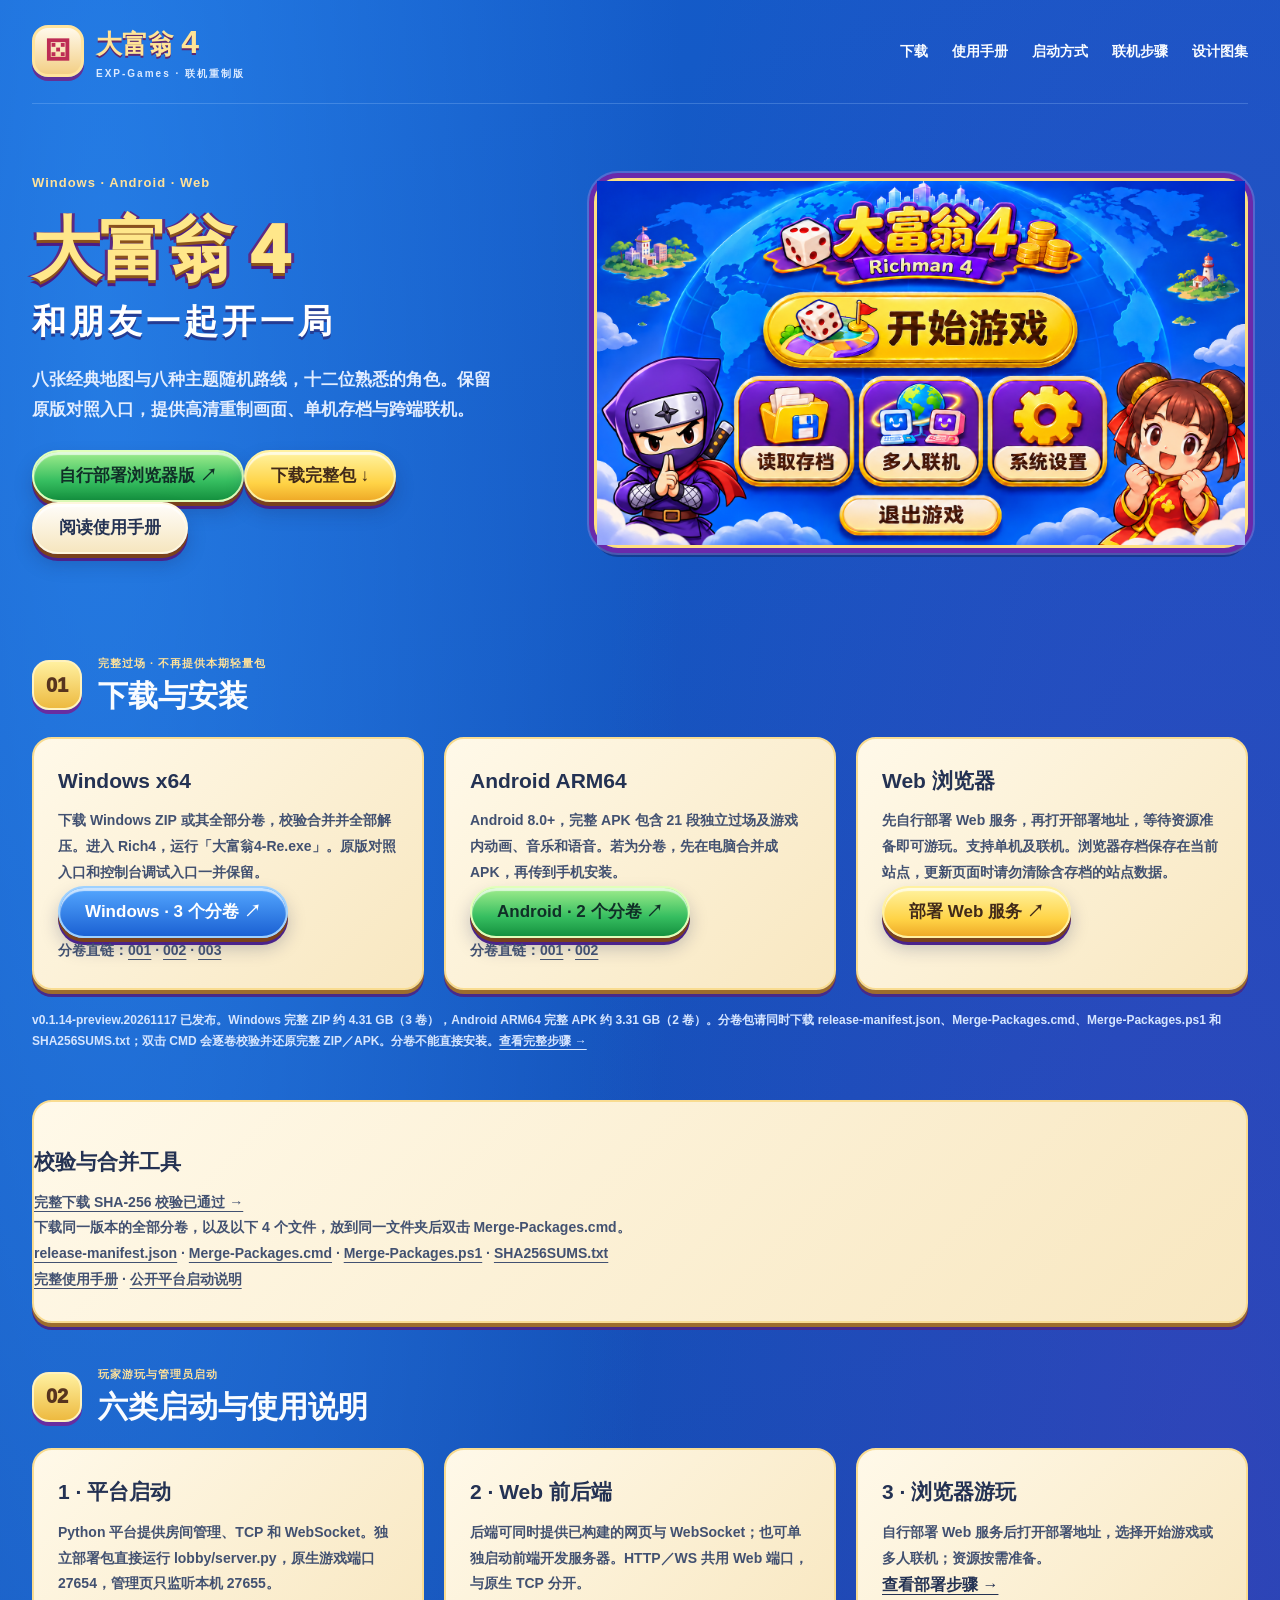
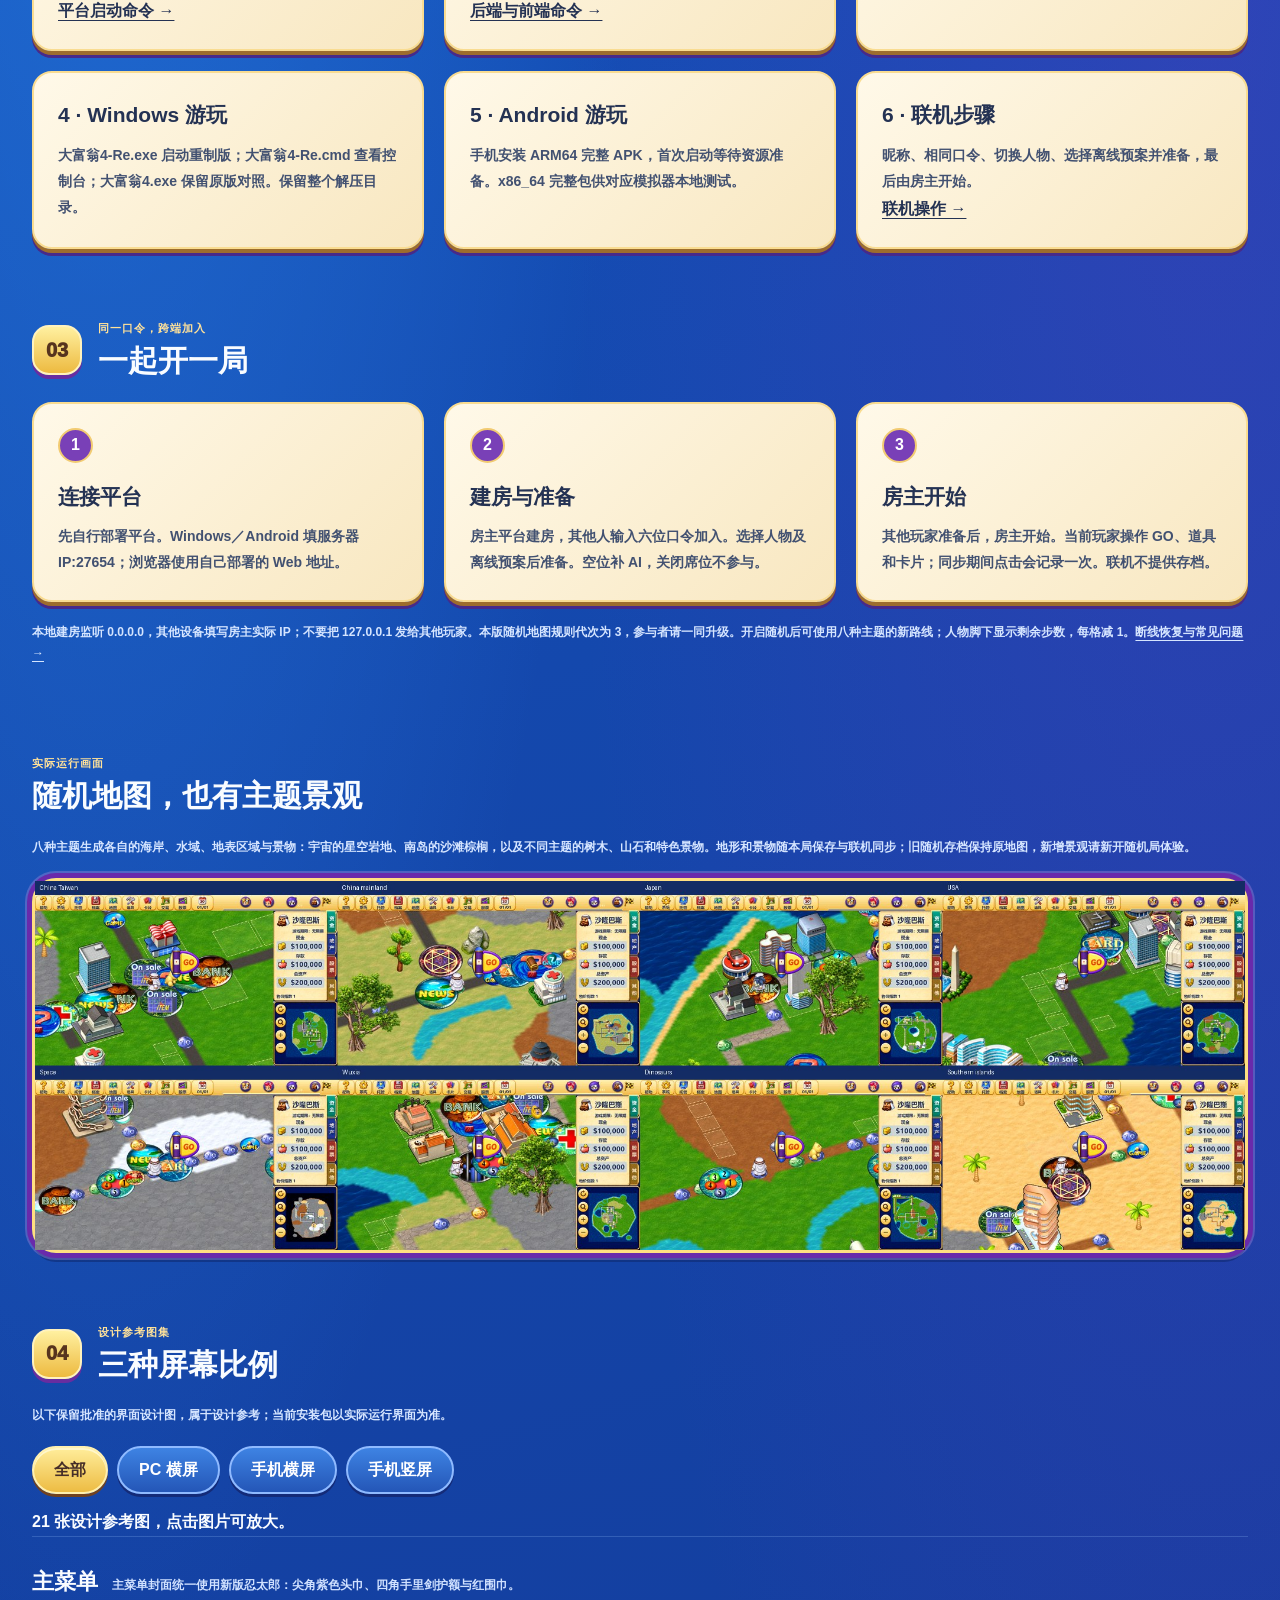
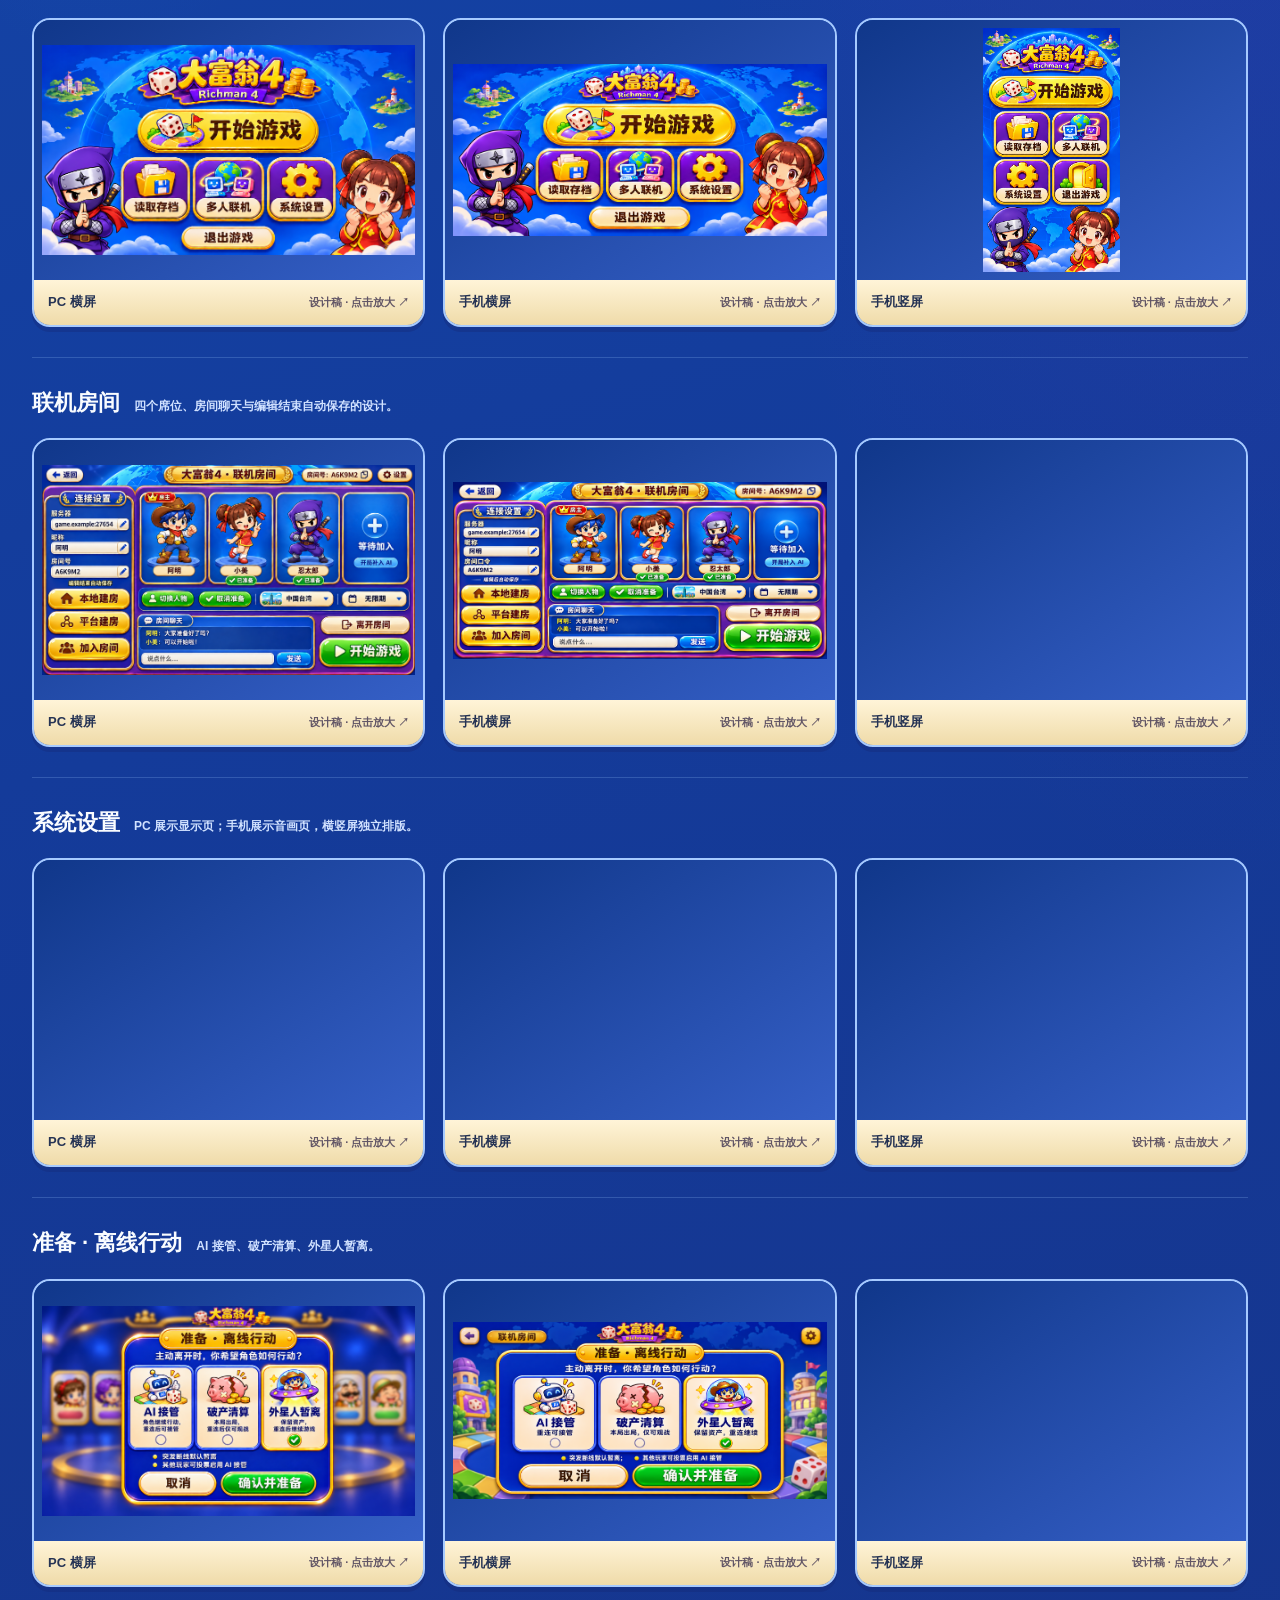
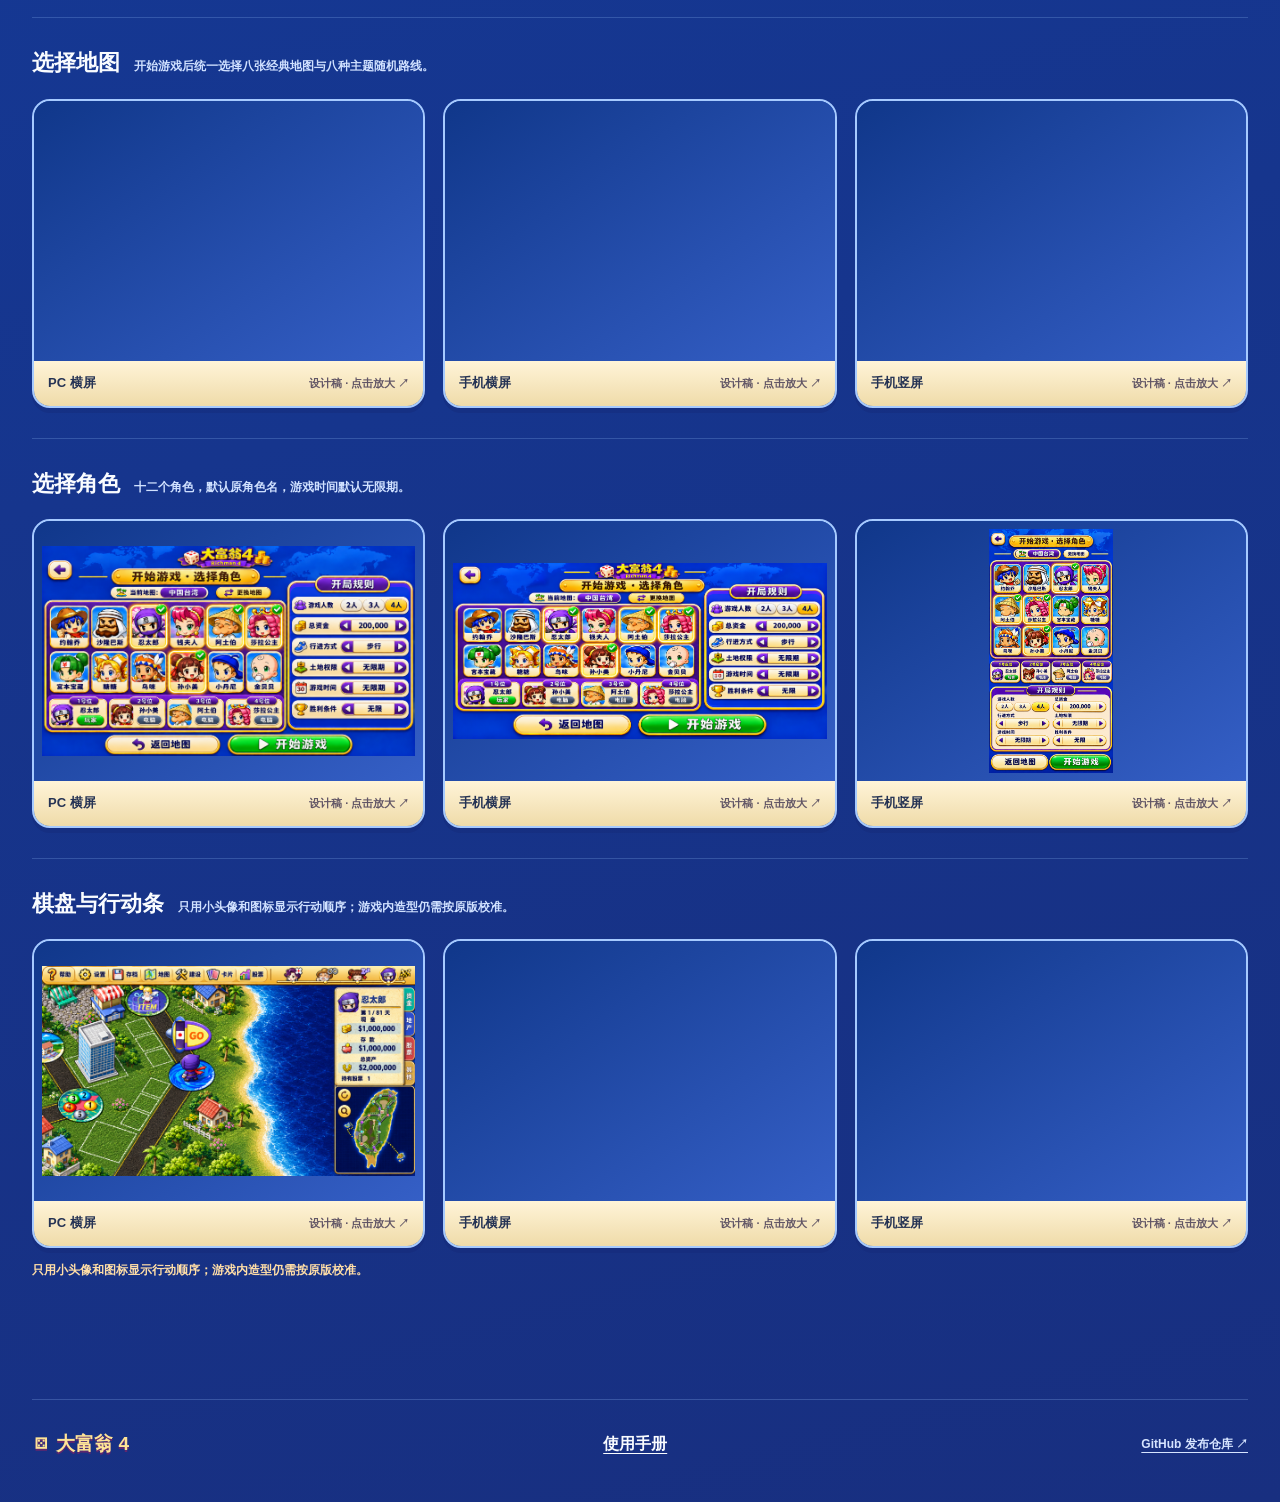
==== commit d81e73cf: "Release 0.1.14 theme landscapes with updated manual and verified downloads" ====
--- a/docs/index.html
+++ b/docs/index.html
@@ -1,8 +1,9 @@
 <!doctype html><html lang="zh-CN"><head><meta charset="utf-8"><meta name="viewport" content="width=device-width,initial-scale=1"><title>大富翁4 · 联机重制版下载</title><meta name="description" content="大富翁4重制版 Windows、Android 完整包下载与浏览器游玩，提供平台部署、Web 前后端启动和联机使用手册。"><link rel="stylesheet" href="game.css"><script src="gallery.js" defer></script></head><body><a class="skip" href="#downloads">跳到下载</a><header><a class="brand" href="#"><span class="dice" aria-hidden="true">⚄</span><span>大富翁 <b>4</b><small>EXP-Games · 联机重制版</small></span></a><nav><a href="#downloads">下载</a><a href="manual.html">使用手册</a><a href="#startup">启动方式</a><a href="#guide">联机步骤</a><a href="#preview">设计图集</a></nav></header><main>
 <section class="hero"><div><p class="eyebrow">Windows · Android · Web</p><h1>大富翁 4<span>和朋友一起开一局</span></h1><p class="lead">八张经典地图与八种主题随机路线，十二位熟悉的角色。保留原版对照入口，提供高清重制画面、单机存档与跨端联机。</p><div class="hero-actions"><a class="button green" href="https://github.com/EXP-Games/rich4-online-release/blob/master/PLATFORM.md">自行部署浏览器版 ↗</a><a class="button gold" href="#downloads">下载完整包 ↓</a><a class="button white" href="manual.html">阅读使用手册</a></div></div><a class="preview-link frame" href="images/ui/main-pc.png?v=00017b22f1e9" data-title="主菜单 · 设计参考"><img src="images/ui/main-pc.png?v=00017b22f1e9" alt="大富翁4主菜单设计参考"></a></section>
-<section id="downloads"><div class="heading"><span class="step">01</span><div><p class="eyebrow">完整过场 · 不再提供本期轻量包</p><h2>下载与安装</h2></div></div><div class="guide-grid"><article class="paper"><h3>Windows x64</h3><p>下载 Windows ZIP 或其全部分卷，校验合并并全部解压。进入 Rich4，运行「大富翁4-Re.exe」。原版对照入口和控制台调试入口一并保留。</p><a class="button blue" href="https://github.com/EXP-Games/rich4-online-release/releases/tag/v0.1.13-preview.20261116">Windows · 3 个分卷 ↗</a><p class="part-links">分卷直链：<a data-release-asset="Rich4-Windows-x64-v0.1.13-preview.20261116.zip.001" href="https://github.com/EXP-Games/rich4-online-release/releases/download/v0.1.13-preview.20261116/Rich4-Windows-x64-v0.1.13-preview.20261116.zip.001">001</a> · <a data-release-asset="Rich4-Windows-x64-v0.1.13-preview.20261116.zip.002" href="https://github.com/EXP-Games/rich4-online-release/releases/download/v0.1.13-preview.20261116/Rich4-Windows-x64-v0.1.13-preview.20261116.zip.002">002</a> · <a data-release-asset="Rich4-Windows-x64-v0.1.13-preview.20261116.zip.003" href="https://github.com/EXP-Games/rich4-online-release/releases/download/v0.1.13-preview.20261116/Rich4-Windows-x64-v0.1.13-preview.20261116.zip.003">003</a></p></article><article class="paper"><h3>Android ARM64</h3><p>Android 8.0+，完整 APK 包含 21 段独立过场及游戏内动画、音乐和语音。若为分卷，先在电脑合并成 APK，再传到手机安装。</p><a class="button green" href="https://github.com/EXP-Games/rich4-online-release/releases/tag/v0.1.13-preview.20261116">Android · 2 个分卷 ↗</a><p class="part-links">分卷直链：<a data-release-asset="Rich4-Android-arm64-v0.1.13-preview.20261116.apk.001" href="https://github.com/EXP-Games/rich4-online-release/releases/download/v0.1.13-preview.20261116/Rich4-Android-arm64-v0.1.13-preview.20261116.apk.001">001</a> · <a data-release-asset="Rich4-Android-arm64-v0.1.13-preview.20261116.apk.002" href="https://github.com/EXP-Games/rich4-online-release/releases/download/v0.1.13-preview.20261116/Rich4-Android-arm64-v0.1.13-preview.20261116.apk.002">002</a></p></article><article class="paper"><h3>Web 浏览器</h3><p>先自行部署 Web 服务，再打开部署地址，等待资源准备即可游玩。支持单机及联机。浏览器存档保存在当前站点，更新页面时请勿清除含存档的站点数据。</p><a class="button gold" href="https://github.com/EXP-Games/rich4-online-release/blob/master/PLATFORM.md">部署 Web 服务 ↗</a></article></div><p class="design-note">v0.1.13-preview.20261116 已发布。Windows 完整 ZIP 约 4.31 GB（3 卷），Android ARM64 完整 APK 约 3.31 GB（2 卷）。分卷包请同时下载 release-manifest.json、Merge-Packages.cmd、Merge-Packages.ps1 和 SHA256SUMS.txt；双击 CMD 会逐卷校验并还原完整 ZIP／APK。分卷不能直接安装。<a href="manual.html">查看完整步骤 →</a></p></section>
-<section class="paper" aria-label="下载校验与合并工具"><h3>校验与合并工具</h3><p><a href="release-013-downloads.json">完整下载 SHA-256 校验已通过 →</a></p><p>下载同一版本的全部分卷，以及以下 4 个文件，放到同一文件夹后双击 Merge-Packages.cmd。</p><p><a data-release-asset="release-manifest.json" href="https://github.com/EXP-Games/rich4-online-release/releases/download/v0.1.13-preview.20261116/release-manifest.json">release-manifest.json</a> · <a data-release-asset="Merge-Packages.cmd" href="https://github.com/EXP-Games/rich4-online-release/releases/download/v0.1.13-preview.20261116/Merge-Packages.cmd">Merge-Packages.cmd</a> · <a data-release-asset="Merge-Packages.ps1" href="https://github.com/EXP-Games/rich4-online-release/releases/download/v0.1.13-preview.20261116/Merge-Packages.ps1">Merge-Packages.ps1</a> · <a data-release-asset="SHA256SUMS.txt" href="https://github.com/EXP-Games/rich4-online-release/releases/download/v0.1.13-preview.20261116/SHA256SUMS.txt">SHA256SUMS.txt</a></p><p><a href="manual.html">完整使用手册</a> · <a href="https://github.com/EXP-Games/rich4-online-release/blob/master/PLATFORM.md">公开平台启动说明</a></p></section><section id="startup"><div class="heading"><span class="step">02</span><div><p class="eyebrow">玩家游玩与管理员启动</p><h2>六类启动与使用说明</h2></div></div><div class="guide-grid"><article class="paper"><h3>1 · 平台启动</h3><p>Python 平台提供房间管理、TCP 和 WebSocket。独立部署包直接运行 lobby/server.py，原生游戏端口 27654，管理页只监听本机 27655。</p><a href="manual.html">平台启动命令 →</a></article><article class="paper"><h3>2 · Web 前后端</h3><p>后端可同时提供已构建的网页与 WebSocket；也可单独启动前端开发服务器。HTTP／WS 共用 Web 端口，与原生 TCP 分开。</p><a href="manual.html">后端与前端命令 →</a></article><article class="paper"><h3>3 · 浏览器游玩</h3><p>自行部署 Web 服务后打开部署地址，选择开始游戏或多人联机；资源按需准备。</p><a href="https://github.com/EXP-Games/rich4-online-release/blob/master/PLATFORM.md">查看部署步骤 →</a></article><article class="paper"><h3>4 · Windows 游玩</h3><p>大富翁4-Re.exe 启动重制版；大富翁4-Re.cmd 查看控制台；大富翁4.exe 保留原版对照。保留整个解压目录。</p></article><article class="paper"><h3>5 · Android 游玩</h3><p>手机安装 ARM64 完整 APK，首次启动等待资源准备。x86_64 完整包供对应模拟器本地测试。</p></article><article class="paper"><h3>6 · 联机步骤</h3><p>昵称、相同口令、切换人物、选择离线预案并准备，最后由房主开始。</p><a href="#guide">联机操作 →</a></article></div></section>
-<section id="guide"><div class="heading"><span class="step">03</span><div><p class="eyebrow">同一口令，跨端加入</p><h2>一起开一局</h2></div></div><ol class="guide-grid"><li class="paper"><span class="number">1</span><h3>连接平台</h3><p>先自行部署平台。Windows／Android 填服务器IP:27654；浏览器使用自己部署的 Web 地址。</p></li><li class="paper"><span class="number">2</span><h3>建房与准备</h3><p>房主平台建房，其他人输入六位口令加入。选择人物及离线预案后准备。空位补 AI，关闭席位不参与。</p></li><li class="paper"><span class="number">3</span><h3>房主开始</h3><p>其他玩家准备后，房主开始。当前玩家操作 GO、道具和卡片；同步期间点击会记录一次。联机不提供存档。</p></li></ol><p class="design-note">本地建房监听 0.0.0.0，其他设备填写房主实际 IP；不要把 127.0.0.1 发给其他玩家。本版随机地图规则代次为 2，参与者请一同升级。开启随机后可使用八种主题的新路线；人物脚下显示剩余步数，每格减 1。<a href="manual.html">断线恢复与常见问题 →</a></p></section>
+<section id="downloads"><div class="heading"><span class="step">01</span><div><p class="eyebrow">完整过场 · 不再提供本期轻量包</p><h2>下载与安装</h2></div></div><div class="guide-grid"><article class="paper"><h3>Windows x64</h3><p>下载 Windows ZIP 或其全部分卷，校验合并并全部解压。进入 Rich4，运行「大富翁4-Re.exe」。原版对照入口和控制台调试入口一并保留。</p><a class="button blue" href="https://github.com/EXP-Games/rich4-online-release/releases/tag/v0.1.14-preview.20261117">Windows · 3 个分卷 ↗</a><p class="part-links">分卷直链：<a data-release-asset="Rich4-Windows-x64-v0.1.14-preview.20261117.zip.001" href="https://github.com/EXP-Games/rich4-online-release/releases/download/v0.1.14-preview.20261117/Rich4-Windows-x64-v0.1.14-preview.20261117.zip.001">001</a> · <a data-release-asset="Rich4-Windows-x64-v0.1.14-preview.20261117.zip.002" href="https://github.com/EXP-Games/rich4-online-release/releases/download/v0.1.14-preview.20261117/Rich4-Windows-x64-v0.1.14-preview.20261117.zip.002">002</a> · <a data-release-asset="Rich4-Windows-x64-v0.1.14-preview.20261117.zip.003" href="https://github.com/EXP-Games/rich4-online-release/releases/download/v0.1.14-preview.20261117/Rich4-Windows-x64-v0.1.14-preview.20261117.zip.003">003</a></p></article><article class="paper"><h3>Android ARM64</h3><p>Android 8.0+，完整 APK 包含 21 段独立过场及游戏内动画、音乐和语音。若为分卷，先在电脑合并成 APK，再传到手机安装。</p><a class="button green" href="https://github.com/EXP-Games/rich4-online-release/releases/tag/v0.1.14-preview.20261117">Android · 2 个分卷 ↗</a><p class="part-links">分卷直链：<a data-release-asset="Rich4-Android-arm64-v0.1.14-preview.20261117.apk.001" href="https://github.com/EXP-Games/rich4-online-release/releases/download/v0.1.14-preview.20261117/Rich4-Android-arm64-v0.1.14-preview.20261117.apk.001">001</a> · <a data-release-asset="Rich4-Android-arm64-v0.1.14-preview.20261117.apk.002" href="https://github.com/EXP-Games/rich4-online-release/releases/download/v0.1.14-preview.20261117/Rich4-Android-arm64-v0.1.14-preview.20261117.apk.002">002</a></p></article><article class="paper"><h3>Web 浏览器</h3><p>先自行部署 Web 服务，再打开部署地址，等待资源准备即可游玩。支持单机及联机。浏览器存档保存在当前站点，更新页面时请勿清除含存档的站点数据。</p><a class="button gold" href="https://github.com/EXP-Games/rich4-online-release/blob/master/PLATFORM.md">部署 Web 服务 ↗</a></article></div><p class="design-note">v0.1.14-preview.20261117 已发布。Windows 完整 ZIP 约 4.31 GB（3 卷），Android ARM64 完整 APK 约 3.31 GB（2 卷）。分卷包请同时下载 release-manifest.json、Merge-Packages.cmd、Merge-Packages.ps1 和 SHA256SUMS.txt；双击 CMD 会逐卷校验并还原完整 ZIP／APK。分卷不能直接安装。<a href="manual.html">查看完整步骤 →</a></p></section>
+<section class="paper" aria-label="下载校验与合并工具"><h3>校验与合并工具</h3><p><a href="release-014-downloads.json">完整下载 SHA-256 校验已通过 →</a></p><p>下载同一版本的全部分卷，以及以下 4 个文件，放到同一文件夹后双击 Merge-Packages.cmd。</p><p><a data-release-asset="release-manifest.json" href="https://github.com/EXP-Games/rich4-online-release/releases/download/v0.1.14-preview.20261117/release-manifest.json">release-manifest.json</a> · <a data-release-asset="Merge-Packages.cmd" href="https://github.com/EXP-Games/rich4-online-release/releases/download/v0.1.14-preview.20261117/Merge-Packages.cmd">Merge-Packages.cmd</a> · <a data-release-asset="Merge-Packages.ps1" href="https://github.com/EXP-Games/rich4-online-release/releases/download/v0.1.14-preview.20261117/Merge-Packages.ps1">Merge-Packages.ps1</a> · <a data-release-asset="SHA256SUMS.txt" href="https://github.com/EXP-Games/rich4-online-release/releases/download/v0.1.14-preview.20261117/SHA256SUMS.txt">SHA256SUMS.txt</a></p><p><a href="manual.html">完整使用手册</a> · <a href="https://github.com/EXP-Games/rich4-online-release/blob/master/PLATFORM.md">公开平台启动说明</a></p></section><section id="startup"><div class="heading"><span class="step">02</span><div><p class="eyebrow">玩家游玩与管理员启动</p><h2>六类启动与使用说明</h2></div></div><div class="guide-grid"><article class="paper"><h3>1 · 平台启动</h3><p>Python 平台提供房间管理、TCP 和 WebSocket。独立部署包直接运行 lobby/server.py，原生游戏端口 27654，管理页只监听本机 27655。</p><a href="manual.html">平台启动命令 →</a></article><article class="paper"><h3>2 · Web 前后端</h3><p>后端可同时提供已构建的网页与 WebSocket；也可单独启动前端开发服务器。HTTP／WS 共用 Web 端口，与原生 TCP 分开。</p><a href="manual.html">后端与前端命令 →</a></article><article class="paper"><h3>3 · 浏览器游玩</h3><p>自行部署 Web 服务后打开部署地址，选择开始游戏或多人联机；资源按需准备。</p><a href="https://github.com/EXP-Games/rich4-online-release/blob/master/PLATFORM.md">查看部署步骤 →</a></article><article class="paper"><h3>4 · Windows 游玩</h3><p>大富翁4-Re.exe 启动重制版；大富翁4-Re.cmd 查看控制台；大富翁4.exe 保留原版对照。保留整个解压目录。</p></article><article class="paper"><h3>5 · Android 游玩</h3><p>手机安装 ARM64 完整 APK，首次启动等待资源准备。x86_64 完整包供对应模拟器本地测试。</p></article><article class="paper"><h3>6 · 联机步骤</h3><p>昵称、相同口令、切换人物、选择离线预案并准备，最后由房主开始。</p><a href="#guide">联机操作 →</a></article></div></section>
+<section id="guide"><div class="heading"><span class="step">03</span><div><p class="eyebrow">同一口令，跨端加入</p><h2>一起开一局</h2></div></div><ol class="guide-grid"><li class="paper"><span class="number">1</span><h3>连接平台</h3><p>先自行部署平台。Windows／Android 填服务器IP:27654；浏览器使用自己部署的 Web 地址。</p></li><li class="paper"><span class="number">2</span><h3>建房与准备</h3><p>房主平台建房，其他人输入六位口令加入。选择人物及离线预案后准备。空位补 AI，关闭席位不参与。</p></li><li class="paper"><span class="number">3</span><h3>房主开始</h3><p>其他玩家准备后，房主开始。当前玩家操作 GO、道具和卡片；同步期间点击会记录一次。联机不提供存档。</p></li></ol><p class="design-note">本地建房监听 0.0.0.0，其他设备填写房主实际 IP；不要把 127.0.0.1 发给其他玩家。本版随机地图规则代次为 3，参与者请一同升级。开启随机后可使用八种主题的新路线；人物脚下显示剩余步数，每格减 1。<a href="manual.html">断线恢复与常见问题 →</a></p></section>
+<section id="random-landscapes"><div class="heading"><div><p class="eyebrow">实际运行画面</p><h2>随机地图，也有主题景观</h2></div></div><p class="design-note">八种主题生成各自的海岸、水域、地表区域与景物：宇宙的星空岩地、南岛的沙滩棕榈，以及不同主题的树木、山石和特色景物。地形和景物随本局保存与联机同步；旧随机存档保持原地图，新增景观请新开随机局体验。</p><a class="preview-link frame" href="images/random/landscapes-014.jpg" data-title="八主题随机景观 · 实际游戏示例"><img loading="lazy" decoding="async" src="images/random/landscapes-014.jpg" width="2048" height="624" alt="八种主题随机地图的实际游戏画面：中国台湾、中国大陆、日本、美国、宇宙、武侠、恐龙、南岛历险"></a></section>
 <section id="preview"><div class="heading"><span class="step">04</span><div><p class="eyebrow">设计参考图集</p><h2>三种屏幕比例</h2></div></div><p class="design-note">以下保留批准的界面设计图，属于设计参考；当前安装包以实际运行界面为准。</p><div class="filters"><button class="active" data-device="all" aria-pressed="true">全部</button><button data-device="pc" aria-pressed="false">PC 横屏</button><button data-device="mobile-landscape" aria-pressed="false">手机横屏</button><button data-device="mobile-portrait" aria-pressed="false">手机竖屏</button></div><p id="gallery-status" role="status">21 张设计参考图，点击图片可放大。</p><!-- UI_GALLERY -->
 <section id="screen-main" class="screen-group" aria-labelledby="title-main"><div class="group-heading"><h3 id="title-main">主菜单</h3><p>主菜单封面统一使用新版忍太郎：尖角紫色头巾、四角手里剑护额与红围巾。</p></div><div class="device-grid"><figure class="device-card" data-device="pc"><a class="preview-link" href="images/ui/main-pc.png?v=00017b22f1e9" data-title="主菜单 · PC 横屏 · 设计效果图"><div class="preview-image"><img loading="lazy" decoding="async" src="images/ui/main-pc.png?v=00017b22f1e9" width="1672" height="941" alt="主菜单 · PC 横屏 · 设计效果图"></div><figcaption><b>PC 横屏</b><span>设计稿 · 点击放大 ↗</span></figcaption></a></figure><figure class="device-card" data-device="mobile-landscape"><a class="preview-link" href="images/ui/main-mobile-landscape.png?v=7fd8aae1ce66" data-title="主菜单 · 手机横屏 · 设计效果图"><div class="preview-image"><img loading="lazy" decoding="async" src="images/ui/main-mobile-landscape.png?v=7fd8aae1ce66" width="1846" height="852" alt="主菜单 · 手机横屏 · 设计效果图"></div><figcaption><b>手机横屏</b><span>设计稿 · 点击放大 ↗</span></figcaption></a></figure><figure class="device-card" data-device="mobile-portrait"><a class="preview-link" href="images/ui/main-mobile-portrait.png?v=1bab3be5e23e" data-title="主菜单 · 手机竖屏 · 设计效果图"><div class="preview-image"><img loading="lazy" decoding="async" src="images/ui/main-mobile-portrait.png?v=1bab3be5e23e" width="942" height="1670" alt="主菜单 · 手机竖屏 · 设计效果图"></div><figcaption><b>手机竖屏</b><span>设计稿 · 点击放大 ↗</span></figcaption></a></figure></div></section>
 <section id="screen-room" class="screen-group" aria-labelledby="title-room"><div class="group-heading"><h3 id="title-room">联机房间</h3><p>四个席位、房间聊天与编辑结束自动保存的设计。</p></div><div class="device-grid"><figure class="device-card" data-device="pc"><a class="preview-link" href="images/ui/room-pc.png?v=db71b03a20bc" data-title="联机房间 · PC 横屏 · 设计效果图"><div class="preview-image"><img loading="lazy" decoding="async" src="images/ui/room-pc.png?v=db71b03a20bc" width="1672" height="941" alt="联机房间 · PC 横屏 · 设计效果图"></div><figcaption><b>PC 横屏</b><span>设计稿 · 点击放大 ↗</span></figcaption></a></figure><figure class="device-card" data-device="mobile-landscape"><a class="preview-link" href="images/ui/room-mobile-landscape.png?v=657895cd45ea" data-title="联机房间 · 手机横屏 · 设计效果图"><div class="preview-image"><img loading="lazy" decoding="async" src="images/ui/room-mobile-landscape.png?v=657895cd45ea" width="1821" height="864" alt="联机房间 · 手机横屏 · 设计效果图"></div><figcaption><b>手机横屏</b><span>设计稿 · 点击放大 ↗</span></figcaption></a></figure><figure class="device-card" data-device="mobile-portrait"><a class="preview-link" href="images/ui/room-mobile-portrait.png?v=ae670bd3ca78" data-title="联机房间 · 手机竖屏 · 设计效果图"><div class="preview-image"><img loading="lazy" decoding="async" src="images/ui/room-mobile-portrait.png?v=ae670bd3ca78" width="892" height="1763" alt="联机房间 · 手机竖屏 · 设计效果图"></div><figcaption><b>手机竖屏</b><span>设计稿 · 点击放大 ↗</span></figcaption></a></figure></div></section>
--- a/docs/game.css
+++ b/docs/game.css
@@ -7,3 +7,6 @@
 .resource-panel{padding:28px;background:linear-gradient(145deg,#3479de,#254ea9);margin:8px 7px 30px}.resource-top,.resource-bottom{display:flex;align-items:center;justify-content:space-between;gap:20px}.resource-top h3{font-size:26px;margin-top:4px}.resource-size{background:#fff0c6;color:#513647;border-radius:999px;padding:9px 16px;font-size:14px;white-space:nowrap}.install-steps{display:grid;grid-template-columns:repeat(3,1fr);gap:18px;margin:24px 0}.install-steps>div{padding:22px;background:linear-gradient(#fff8e8,#f3dfb4);border:2px solid #ffe19b;border-radius:18px;color:#263754;box-shadow:0 4px #623092}.install-steps h4{font-size:19px;margin:0 0 10px}.install-steps p,.resource-bottom p{font-size:13px;line-height:1.9}.resource-bottom p{color:#dce9ff}.resource-bottom .button{font-size:14px}.resource-panel+.paper{margin-top:20px}.filters button{touch-action:manipulation}@media(max-width:740px){.resource-panel{padding:19px}.resource-top,.resource-bottom{flex-direction:column;align-items:flex-start;gap:14px}.resource-top h3{font-size:23px}.resource-size{font-size:12px}.install-steps{grid-template-columns:1fr;gap:15px}.install-steps .number{float:left;margin-right:14px;margin-bottom:0}.install-steps h4{line-height:35px}.install-steps p{clear:both;padding-top:8px}.resource-bottom .button{width:100%}}
 
 .supplements>h3{font-size:21px;margin-bottom:18px}.supplement-grid .preview-link{min-height:100px}
+
+#random-landscapes .frame{height:auto;min-height:0;max-height:none}
+#random-landscapes .frame img{display:block;width:100%;height:auto;aspect-ratio:2048/624;object-fit:contain}
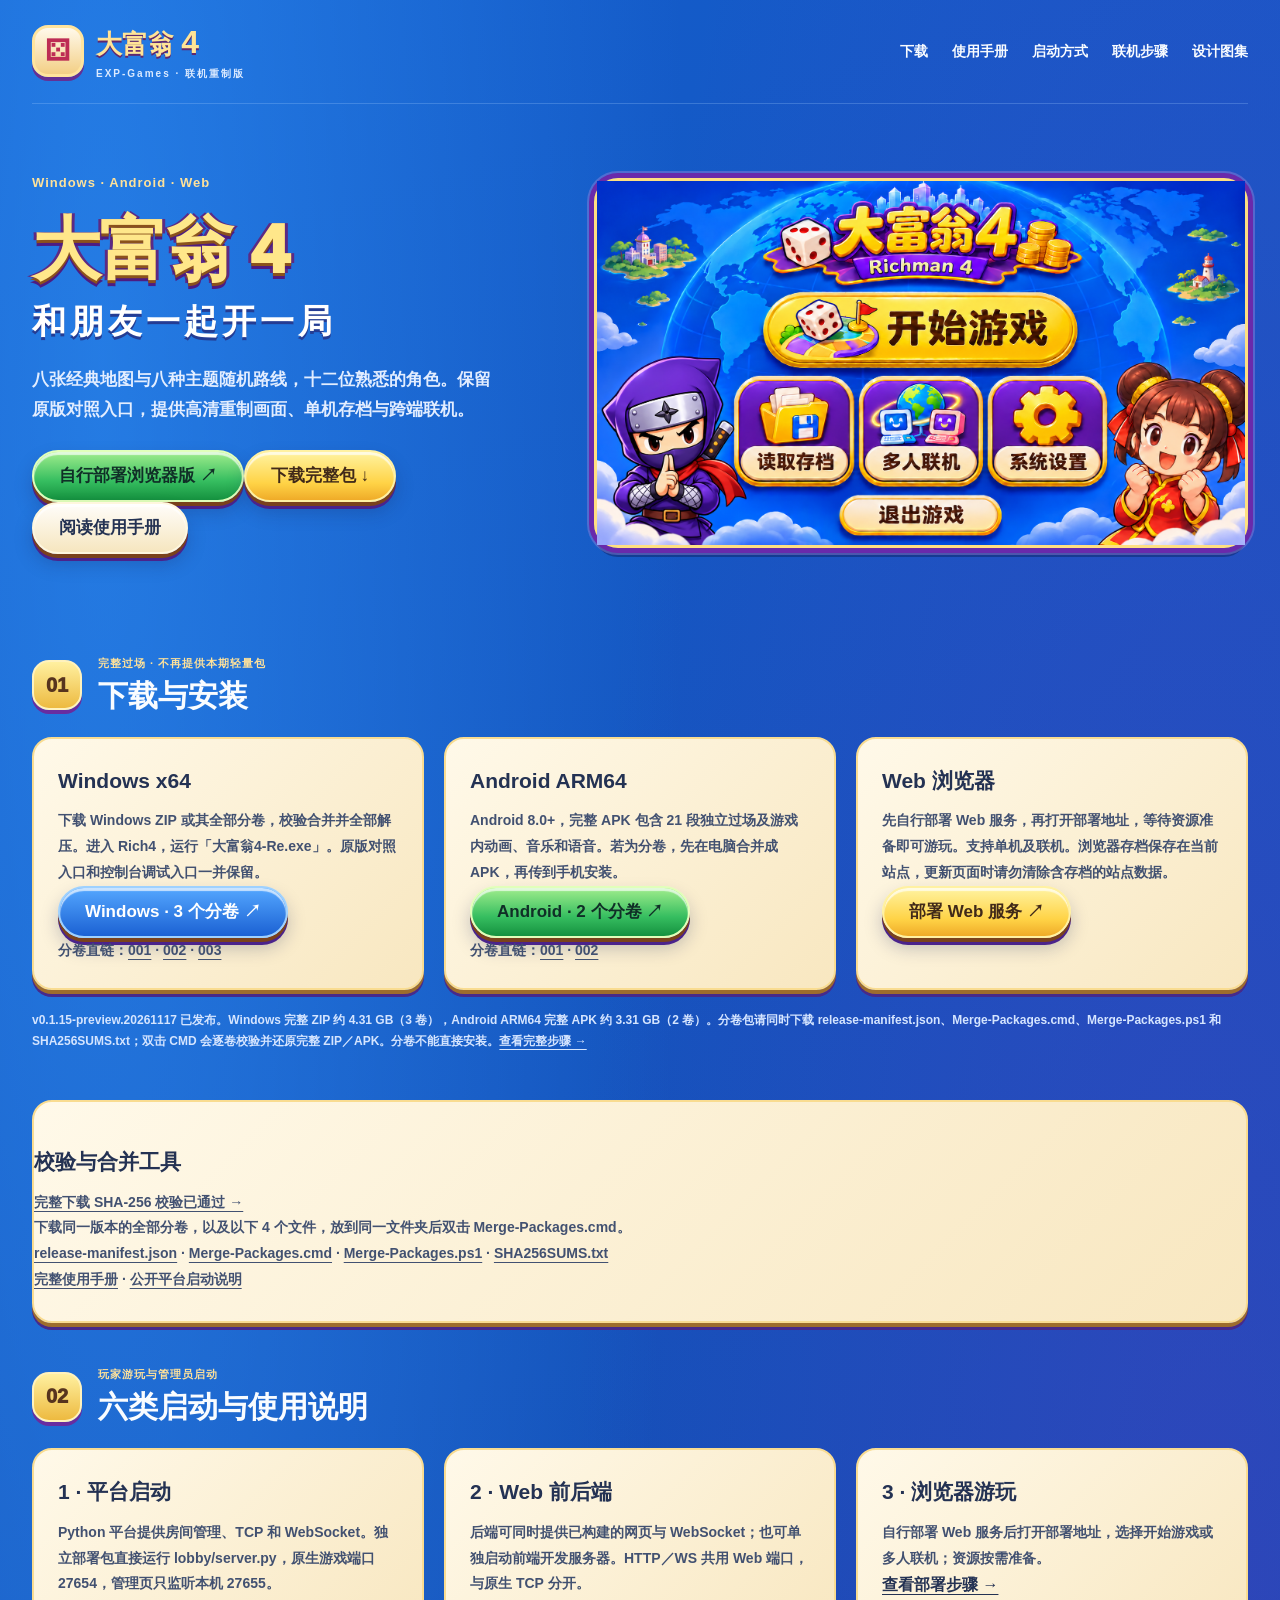
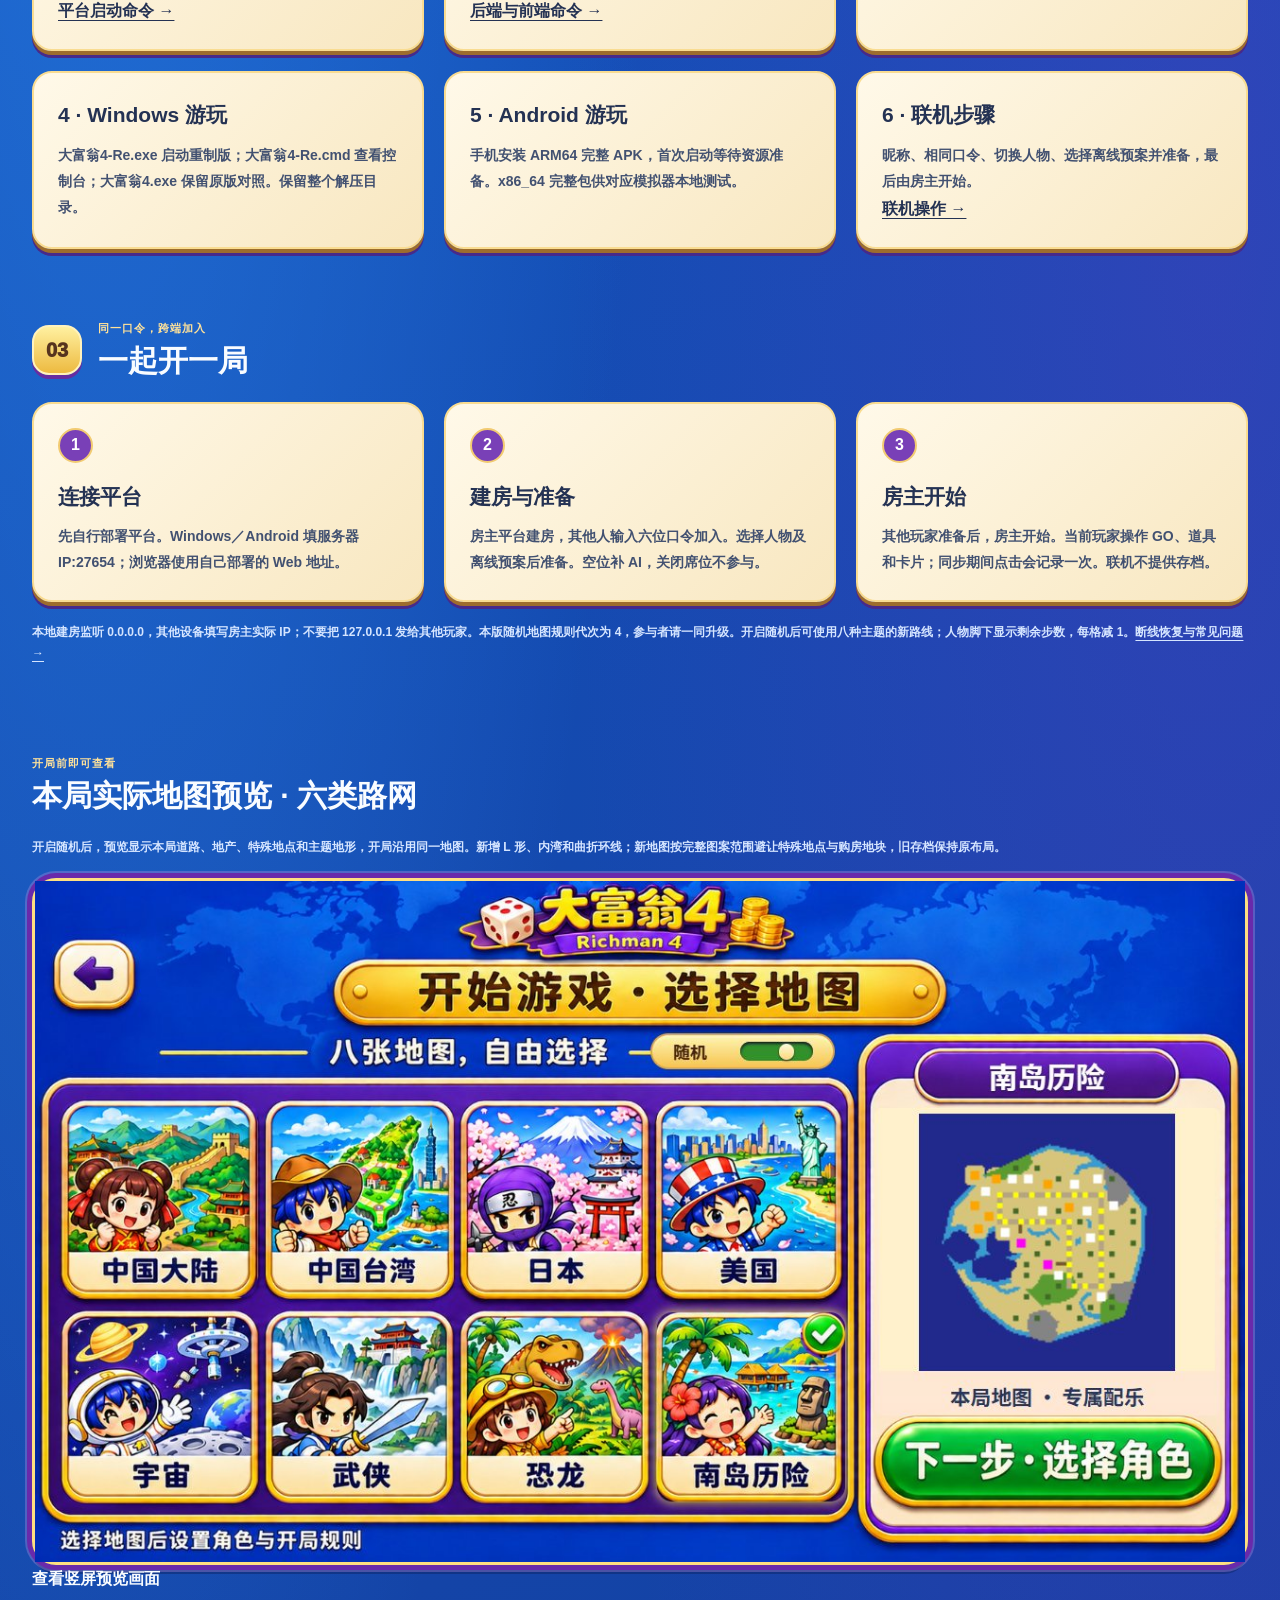
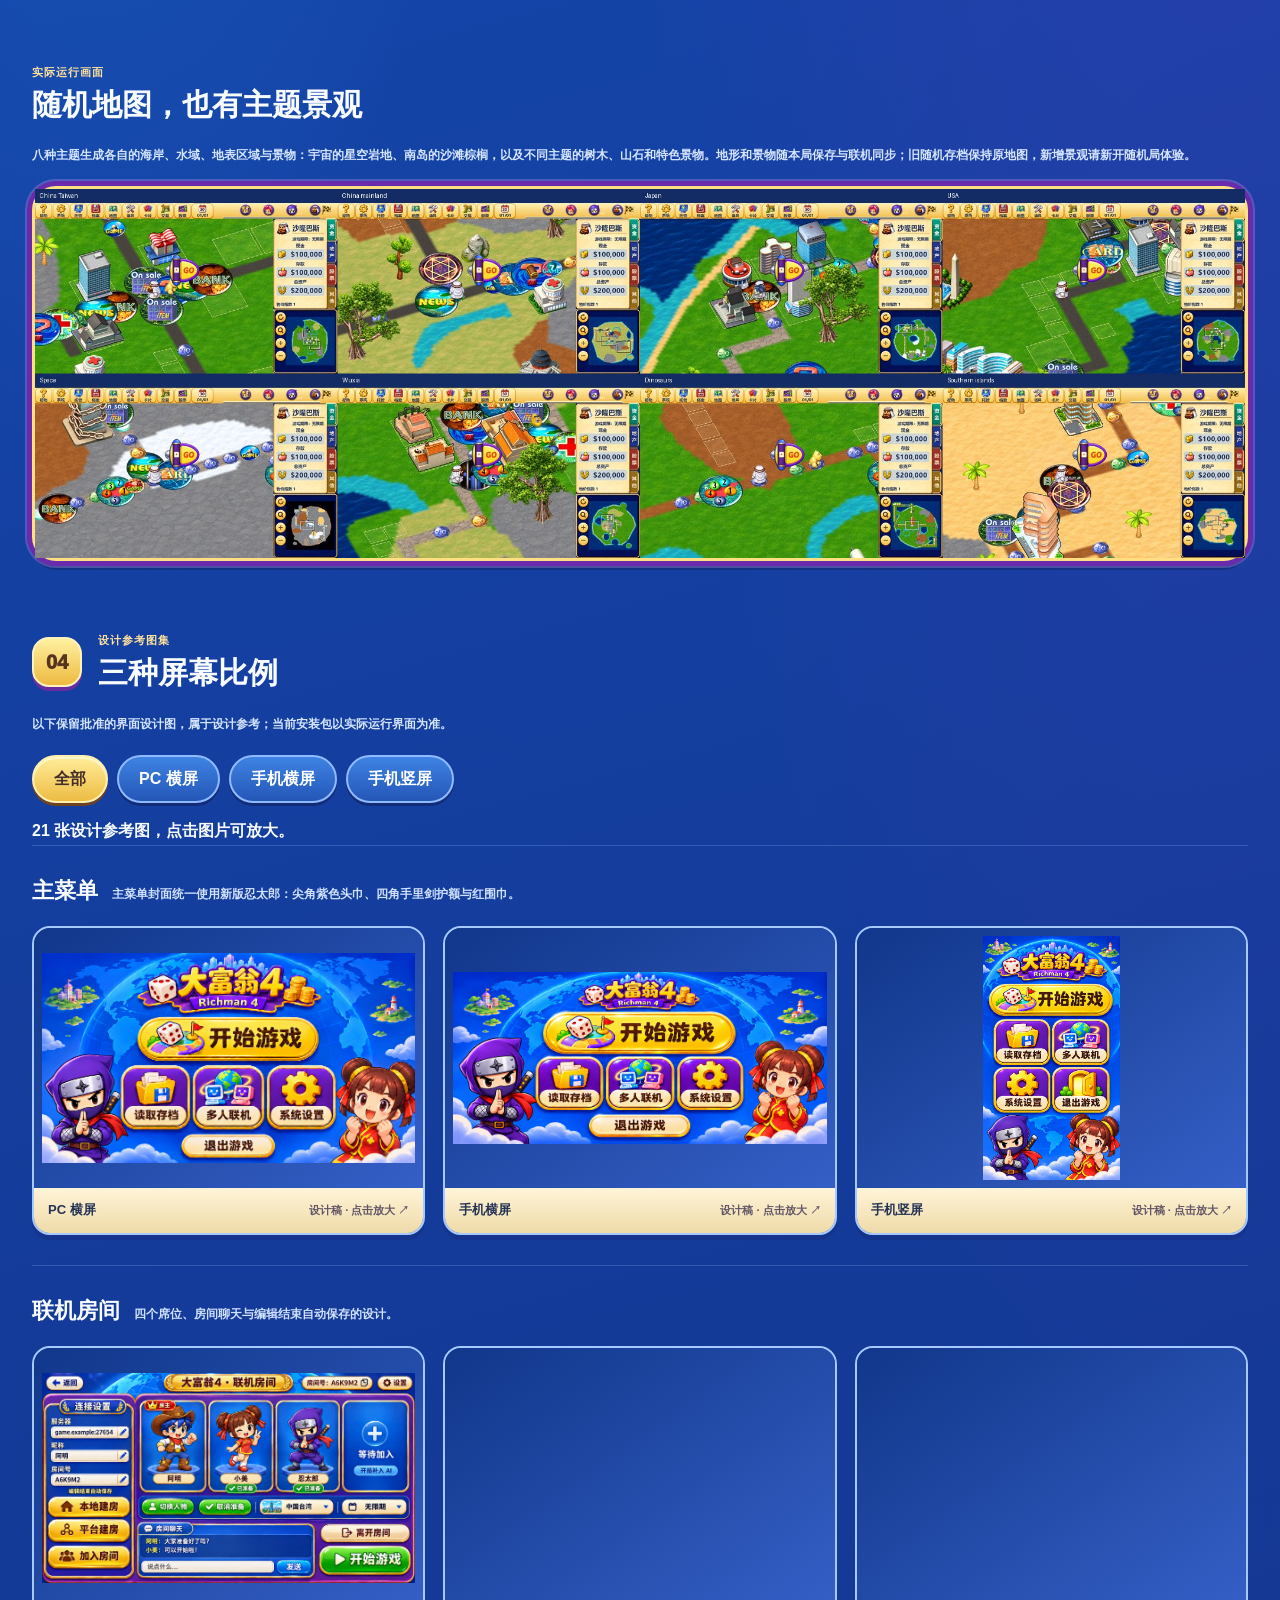
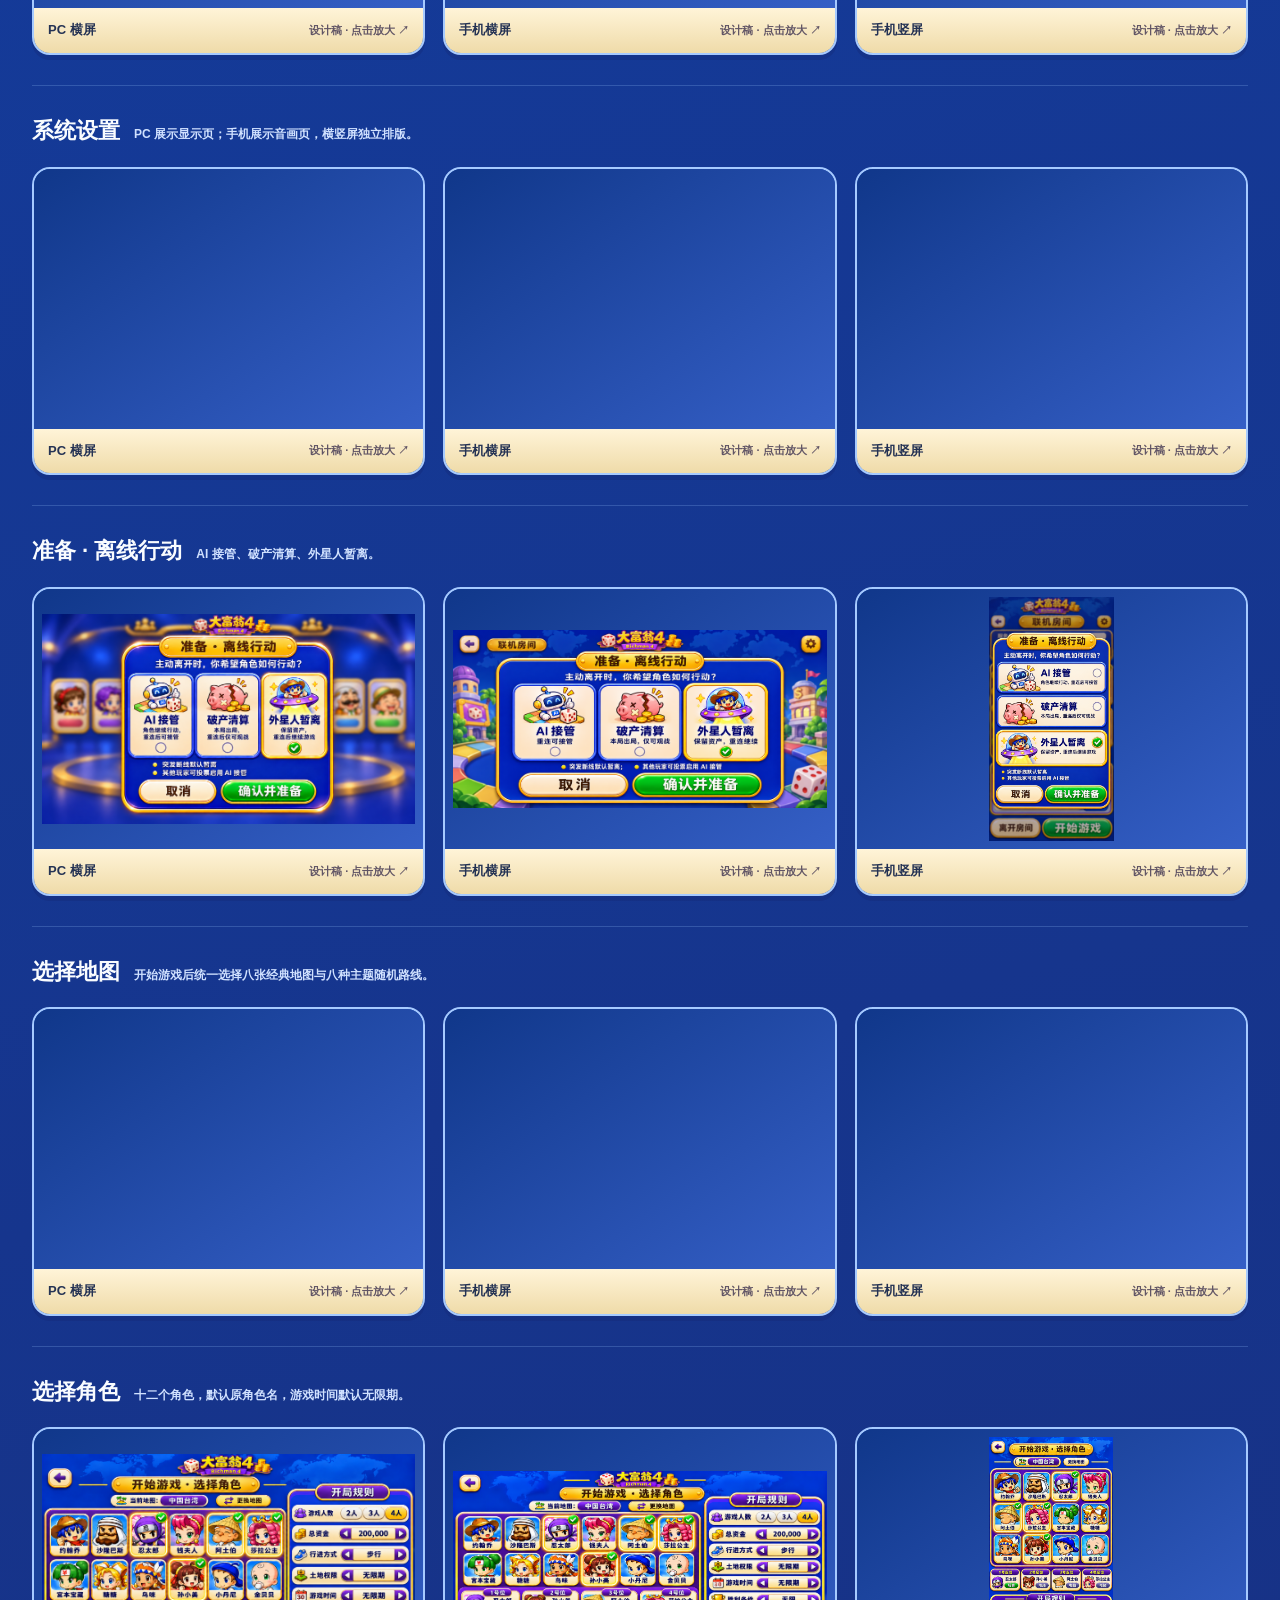
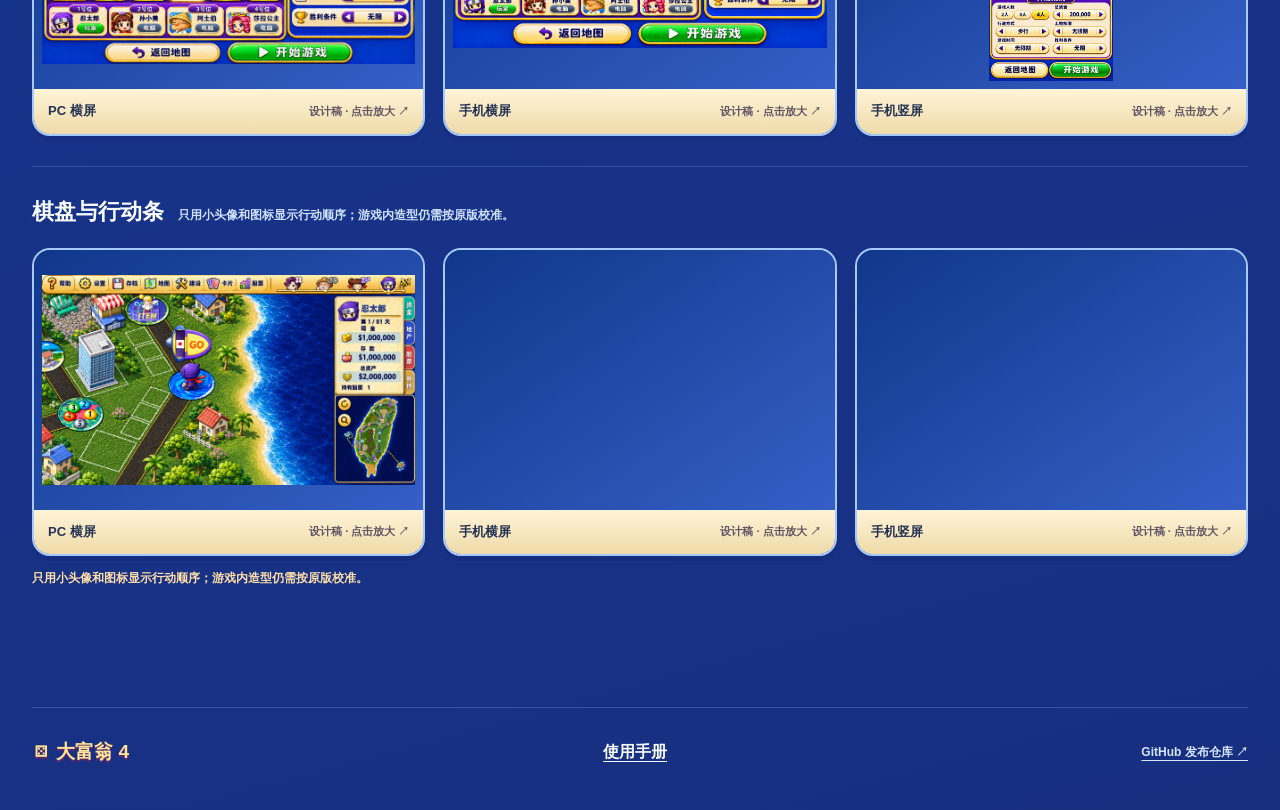
==== commit f4ec9913: "Publish 0.1.15 downloads and actual random map previews" ====
--- a/docs/index.html
+++ b/docs/index.html
@@ -1,9 +1,9 @@
 <!doctype html><html lang="zh-CN"><head><meta charset="utf-8"><meta name="viewport" content="width=device-width,initial-scale=1"><title>大富翁4 · 联机重制版下载</title><meta name="description" content="大富翁4重制版 Windows、Android 完整包下载与浏览器游玩，提供平台部署、Web 前后端启动和联机使用手册。"><link rel="stylesheet" href="game.css"><script src="gallery.js" defer></script></head><body><a class="skip" href="#downloads">跳到下载</a><header><a class="brand" href="#"><span class="dice" aria-hidden="true">⚄</span><span>大富翁 <b>4</b><small>EXP-Games · 联机重制版</small></span></a><nav><a href="#downloads">下载</a><a href="manual.html">使用手册</a><a href="#startup">启动方式</a><a href="#guide">联机步骤</a><a href="#preview">设计图集</a></nav></header><main>
 <section class="hero"><div><p class="eyebrow">Windows · Android · Web</p><h1>大富翁 4<span>和朋友一起开一局</span></h1><p class="lead">八张经典地图与八种主题随机路线，十二位熟悉的角色。保留原版对照入口，提供高清重制画面、单机存档与跨端联机。</p><div class="hero-actions"><a class="button green" href="https://github.com/EXP-Games/rich4-online-release/blob/master/PLATFORM.md">自行部署浏览器版 ↗</a><a class="button gold" href="#downloads">下载完整包 ↓</a><a class="button white" href="manual.html">阅读使用手册</a></div></div><a class="preview-link frame" href="images/ui/main-pc.png?v=00017b22f1e9" data-title="主菜单 · 设计参考"><img src="images/ui/main-pc.png?v=00017b22f1e9" alt="大富翁4主菜单设计参考"></a></section>
-<section id="downloads"><div class="heading"><span class="step">01</span><div><p class="eyebrow">完整过场 · 不再提供本期轻量包</p><h2>下载与安装</h2></div></div><div class="guide-grid"><article class="paper"><h3>Windows x64</h3><p>下载 Windows ZIP 或其全部分卷，校验合并并全部解压。进入 Rich4，运行「大富翁4-Re.exe」。原版对照入口和控制台调试入口一并保留。</p><a class="button blue" href="https://github.com/EXP-Games/rich4-online-release/releases/tag/v0.1.14-preview.20261117">Windows · 3 个分卷 ↗</a><p class="part-links">分卷直链：<a data-release-asset="Rich4-Windows-x64-v0.1.14-preview.20261117.zip.001" href="https://github.com/EXP-Games/rich4-online-release/releases/download/v0.1.14-preview.20261117/Rich4-Windows-x64-v0.1.14-preview.20261117.zip.001">001</a> · <a data-release-asset="Rich4-Windows-x64-v0.1.14-preview.20261117.zip.002" href="https://github.com/EXP-Games/rich4-online-release/releases/download/v0.1.14-preview.20261117/Rich4-Windows-x64-v0.1.14-preview.20261117.zip.002">002</a> · <a data-release-asset="Rich4-Windows-x64-v0.1.14-preview.20261117.zip.003" href="https://github.com/EXP-Games/rich4-online-release/releases/download/v0.1.14-preview.20261117/Rich4-Windows-x64-v0.1.14-preview.20261117.zip.003">003</a></p></article><article class="paper"><h3>Android ARM64</h3><p>Android 8.0+，完整 APK 包含 21 段独立过场及游戏内动画、音乐和语音。若为分卷，先在电脑合并成 APK，再传到手机安装。</p><a class="button green" href="https://github.com/EXP-Games/rich4-online-release/releases/tag/v0.1.14-preview.20261117">Android · 2 个分卷 ↗</a><p class="part-links">分卷直链：<a data-release-asset="Rich4-Android-arm64-v0.1.14-preview.20261117.apk.001" href="https://github.com/EXP-Games/rich4-online-release/releases/download/v0.1.14-preview.20261117/Rich4-Android-arm64-v0.1.14-preview.20261117.apk.001">001</a> · <a data-release-asset="Rich4-Android-arm64-v0.1.14-preview.20261117.apk.002" href="https://github.com/EXP-Games/rich4-online-release/releases/download/v0.1.14-preview.20261117/Rich4-Android-arm64-v0.1.14-preview.20261117.apk.002">002</a></p></article><article class="paper"><h3>Web 浏览器</h3><p>先自行部署 Web 服务，再打开部署地址，等待资源准备即可游玩。支持单机及联机。浏览器存档保存在当前站点，更新页面时请勿清除含存档的站点数据。</p><a class="button gold" href="https://github.com/EXP-Games/rich4-online-release/blob/master/PLATFORM.md">部署 Web 服务 ↗</a></article></div><p class="design-note">v0.1.14-preview.20261117 已发布。Windows 完整 ZIP 约 4.31 GB（3 卷），Android ARM64 完整 APK 约 3.31 GB（2 卷）。分卷包请同时下载 release-manifest.json、Merge-Packages.cmd、Merge-Packages.ps1 和 SHA256SUMS.txt；双击 CMD 会逐卷校验并还原完整 ZIP／APK。分卷不能直接安装。<a href="manual.html">查看完整步骤 →</a></p></section>
-<section class="paper" aria-label="下载校验与合并工具"><h3>校验与合并工具</h3><p><a href="release-014-downloads.json">完整下载 SHA-256 校验已通过 →</a></p><p>下载同一版本的全部分卷，以及以下 4 个文件，放到同一文件夹后双击 Merge-Packages.cmd。</p><p><a data-release-asset="release-manifest.json" href="https://github.com/EXP-Games/rich4-online-release/releases/download/v0.1.14-preview.20261117/release-manifest.json">release-manifest.json</a> · <a data-release-asset="Merge-Packages.cmd" href="https://github.com/EXP-Games/rich4-online-release/releases/download/v0.1.14-preview.20261117/Merge-Packages.cmd">Merge-Packages.cmd</a> · <a data-release-asset="Merge-Packages.ps1" href="https://github.com/EXP-Games/rich4-online-release/releases/download/v0.1.14-preview.20261117/Merge-Packages.ps1">Merge-Packages.ps1</a> · <a data-release-asset="SHA256SUMS.txt" href="https://github.com/EXP-Games/rich4-online-release/releases/download/v0.1.14-preview.20261117/SHA256SUMS.txt">SHA256SUMS.txt</a></p><p><a href="manual.html">完整使用手册</a> · <a href="https://github.com/EXP-Games/rich4-online-release/blob/master/PLATFORM.md">公开平台启动说明</a></p></section><section id="startup"><div class="heading"><span class="step">02</span><div><p class="eyebrow">玩家游玩与管理员启动</p><h2>六类启动与使用说明</h2></div></div><div class="guide-grid"><article class="paper"><h3>1 · 平台启动</h3><p>Python 平台提供房间管理、TCP 和 WebSocket。独立部署包直接运行 lobby/server.py，原生游戏端口 27654，管理页只监听本机 27655。</p><a href="manual.html">平台启动命令 →</a></article><article class="paper"><h3>2 · Web 前后端</h3><p>后端可同时提供已构建的网页与 WebSocket；也可单独启动前端开发服务器。HTTP／WS 共用 Web 端口，与原生 TCP 分开。</p><a href="manual.html">后端与前端命令 →</a></article><article class="paper"><h3>3 · 浏览器游玩</h3><p>自行部署 Web 服务后打开部署地址，选择开始游戏或多人联机；资源按需准备。</p><a href="https://github.com/EXP-Games/rich4-online-release/blob/master/PLATFORM.md">查看部署步骤 →</a></article><article class="paper"><h3>4 · Windows 游玩</h3><p>大富翁4-Re.exe 启动重制版；大富翁4-Re.cmd 查看控制台；大富翁4.exe 保留原版对照。保留整个解压目录。</p></article><article class="paper"><h3>5 · Android 游玩</h3><p>手机安装 ARM64 完整 APK，首次启动等待资源准备。x86_64 完整包供对应模拟器本地测试。</p></article><article class="paper"><h3>6 · 联机步骤</h3><p>昵称、相同口令、切换人物、选择离线预案并准备，最后由房主开始。</p><a href="#guide">联机操作 →</a></article></div></section>
-<section id="guide"><div class="heading"><span class="step">03</span><div><p class="eyebrow">同一口令，跨端加入</p><h2>一起开一局</h2></div></div><ol class="guide-grid"><li class="paper"><span class="number">1</span><h3>连接平台</h3><p>先自行部署平台。Windows／Android 填服务器IP:27654；浏览器使用自己部署的 Web 地址。</p></li><li class="paper"><span class="number">2</span><h3>建房与准备</h3><p>房主平台建房，其他人输入六位口令加入。选择人物及离线预案后准备。空位补 AI，关闭席位不参与。</p></li><li class="paper"><span class="number">3</span><h3>房主开始</h3><p>其他玩家准备后，房主开始。当前玩家操作 GO、道具和卡片；同步期间点击会记录一次。联机不提供存档。</p></li></ol><p class="design-note">本地建房监听 0.0.0.0，其他设备填写房主实际 IP；不要把 127.0.0.1 发给其他玩家。本版随机地图规则代次为 3，参与者请一同升级。开启随机后可使用八种主题的新路线；人物脚下显示剩余步数，每格减 1。<a href="manual.html">断线恢复与常见问题 →</a></p></section>
-<section id="random-landscapes"><div class="heading"><div><p class="eyebrow">实际运行画面</p><h2>随机地图，也有主题景观</h2></div></div><p class="design-note">八种主题生成各自的海岸、水域、地表区域与景物：宇宙的星空岩地、南岛的沙滩棕榈，以及不同主题的树木、山石和特色景物。地形和景物随本局保存与联机同步；旧随机存档保持原地图，新增景观请新开随机局体验。</p><a class="preview-link frame" href="images/random/landscapes-014.jpg" data-title="八主题随机景观 · 实际游戏示例"><img loading="lazy" decoding="async" src="images/random/landscapes-014.jpg" width="2048" height="624" alt="八种主题随机地图的实际游戏画面：中国台湾、中国大陆、日本、美国、宇宙、武侠、恐龙、南岛历险"></a></section>
+<section id="downloads"><div class="heading"><span class="step">01</span><div><p class="eyebrow">完整过场 · 不再提供本期轻量包</p><h2>下载与安装</h2></div></div><div class="guide-grid"><article class="paper"><h3>Windows x64</h3><p>下载 Windows ZIP 或其全部分卷，校验合并并全部解压。进入 Rich4，运行「大富翁4-Re.exe」。原版对照入口和控制台调试入口一并保留。</p><a class="button blue" href="https://github.com/EXP-Games/rich4-online-release/releases/tag/v0.1.15-preview.20261117">Windows · 3 个分卷 ↗</a><p class="part-links">分卷直链：<a data-release-asset="Rich4-Windows-x64-v0.1.15-preview.20261117.zip.001" href="https://github.com/EXP-Games/rich4-online-release/releases/download/v0.1.15-preview.20261117/Rich4-Windows-x64-v0.1.15-preview.20261117.zip.001">001</a> · <a data-release-asset="Rich4-Windows-x64-v0.1.15-preview.20261117.zip.002" href="https://github.com/EXP-Games/rich4-online-release/releases/download/v0.1.15-preview.20261117/Rich4-Windows-x64-v0.1.15-preview.20261117.zip.002">002</a> · <a data-release-asset="Rich4-Windows-x64-v0.1.15-preview.20261117.zip.003" href="https://github.com/EXP-Games/rich4-online-release/releases/download/v0.1.15-preview.20261117/Rich4-Windows-x64-v0.1.15-preview.20261117.zip.003">003</a></p></article><article class="paper"><h3>Android ARM64</h3><p>Android 8.0+，完整 APK 包含 21 段独立过场及游戏内动画、音乐和语音。若为分卷，先在电脑合并成 APK，再传到手机安装。</p><a class="button green" href="https://github.com/EXP-Games/rich4-online-release/releases/tag/v0.1.15-preview.20261117">Android · 2 个分卷 ↗</a><p class="part-links">分卷直链：<a data-release-asset="Rich4-Android-arm64-v0.1.15-preview.20261117.apk.001" href="https://github.com/EXP-Games/rich4-online-release/releases/download/v0.1.15-preview.20261117/Rich4-Android-arm64-v0.1.15-preview.20261117.apk.001">001</a> · <a data-release-asset="Rich4-Android-arm64-v0.1.15-preview.20261117.apk.002" href="https://github.com/EXP-Games/rich4-online-release/releases/download/v0.1.15-preview.20261117/Rich4-Android-arm64-v0.1.15-preview.20261117.apk.002">002</a></p></article><article class="paper"><h3>Web 浏览器</h3><p>先自行部署 Web 服务，再打开部署地址，等待资源准备即可游玩。支持单机及联机。浏览器存档保存在当前站点，更新页面时请勿清除含存档的站点数据。</p><a class="button gold" href="https://github.com/EXP-Games/rich4-online-release/blob/master/PLATFORM.md">部署 Web 服务 ↗</a></article></div><p class="design-note">v0.1.15-preview.20261117 已发布。Windows 完整 ZIP 约 4.31 GB（3 卷），Android ARM64 完整 APK 约 3.31 GB（2 卷）。分卷包请同时下载 release-manifest.json、Merge-Packages.cmd、Merge-Packages.ps1 和 SHA256SUMS.txt；双击 CMD 会逐卷校验并还原完整 ZIP／APK。分卷不能直接安装。<a href="manual.html">查看完整步骤 →</a></p></section>
+<section class="paper" aria-label="下载校验与合并工具"><h3>校验与合并工具</h3><p><a href="release-015-downloads.json">完整下载 SHA-256 校验已通过 →</a></p><p>下载同一版本的全部分卷，以及以下 4 个文件，放到同一文件夹后双击 Merge-Packages.cmd。</p><p><a data-release-asset="release-manifest.json" href="https://github.com/EXP-Games/rich4-online-release/releases/download/v0.1.15-preview.20261117/release-manifest.json">release-manifest.json</a> · <a data-release-asset="Merge-Packages.cmd" href="https://github.com/EXP-Games/rich4-online-release/releases/download/v0.1.15-preview.20261117/Merge-Packages.cmd">Merge-Packages.cmd</a> · <a data-release-asset="Merge-Packages.ps1" href="https://github.com/EXP-Games/rich4-online-release/releases/download/v0.1.15-preview.20261117/Merge-Packages.ps1">Merge-Packages.ps1</a> · <a data-release-asset="SHA256SUMS.txt" href="https://github.com/EXP-Games/rich4-online-release/releases/download/v0.1.15-preview.20261117/SHA256SUMS.txt">SHA256SUMS.txt</a></p><p><a href="manual.html">完整使用手册</a> · <a href="https://github.com/EXP-Games/rich4-online-release/blob/master/PLATFORM.md">公开平台启动说明</a></p></section><section id="startup"><div class="heading"><span class="step">02</span><div><p class="eyebrow">玩家游玩与管理员启动</p><h2>六类启动与使用说明</h2></div></div><div class="guide-grid"><article class="paper"><h3>1 · 平台启动</h3><p>Python 平台提供房间管理、TCP 和 WebSocket。独立部署包直接运行 lobby/server.py，原生游戏端口 27654，管理页只监听本机 27655。</p><a href="manual.html">平台启动命令 →</a></article><article class="paper"><h3>2 · Web 前后端</h3><p>后端可同时提供已构建的网页与 WebSocket；也可单独启动前端开发服务器。HTTP／WS 共用 Web 端口，与原生 TCP 分开。</p><a href="manual.html">后端与前端命令 →</a></article><article class="paper"><h3>3 · 浏览器游玩</h3><p>自行部署 Web 服务后打开部署地址，选择开始游戏或多人联机；资源按需准备。</p><a href="https://github.com/EXP-Games/rich4-online-release/blob/master/PLATFORM.md">查看部署步骤 →</a></article><article class="paper"><h3>4 · Windows 游玩</h3><p>大富翁4-Re.exe 启动重制版；大富翁4-Re.cmd 查看控制台；大富翁4.exe 保留原版对照。保留整个解压目录。</p></article><article class="paper"><h3>5 · Android 游玩</h3><p>手机安装 ARM64 完整 APK，首次启动等待资源准备。x86_64 完整包供对应模拟器本地测试。</p></article><article class="paper"><h3>6 · 联机步骤</h3><p>昵称、相同口令、切换人物、选择离线预案并准备，最后由房主开始。</p><a href="#guide">联机操作 →</a></article></div></section>
+<section id="guide"><div class="heading"><span class="step">03</span><div><p class="eyebrow">同一口令，跨端加入</p><h2>一起开一局</h2></div></div><ol class="guide-grid"><li class="paper"><span class="number">1</span><h3>连接平台</h3><p>先自行部署平台。Windows／Android 填服务器IP:27654；浏览器使用自己部署的 Web 地址。</p></li><li class="paper"><span class="number">2</span><h3>建房与准备</h3><p>房主平台建房，其他人输入六位口令加入。选择人物及离线预案后准备。空位补 AI，关闭席位不参与。</p></li><li class="paper"><span class="number">3</span><h3>房主开始</h3><p>其他玩家准备后，房主开始。当前玩家操作 GO、道具和卡片；同步期间点击会记录一次。联机不提供存档。</p></li></ol><p class="design-note">本地建房监听 0.0.0.0，其他设备填写房主实际 IP；不要把 127.0.0.1 发给其他玩家。本版随机地图规则代次为 4，参与者请一同升级。开启随机后可使用八种主题的新路线；人物脚下显示剩余步数，每格减 1。<a href="manual.html">断线恢复与常见问题 →</a></p></section>
+<section id="random-preview"><div class="heading"><div><p class="eyebrow">开局前即可查看</p><h2>本局实际地图预览 · 六类路网</h2></div></div><p class="design-note">开启随机后，预览显示本局道路、地产、特殊地点和主题地形，开局沿用同一地图。新增 L 形、内湾和曲折环线；新地图按完整图案范围避让特殊地点与购房地块，旧存档保持原布局。</p><a class="preview-link frame" href="images/random/preview-015.jpg" data-title="实际地图预览 · 桌面"><img loading="lazy" src="images/random/preview-015.jpg" width="1280" height="720" alt="桌面端随机地图选择，右侧完整显示本局实际地图俯视预览"></a><p><a class="preview-link" href="images/random/preview-portrait-015.jpg" data-title="竖屏实际地图预览">查看竖屏预览画面</a></p></section><section id="random-landscapes"><div class="heading"><div><p class="eyebrow">实际运行画面</p><h2>随机地图，也有主题景观</h2></div></div><p class="design-note">八种主题生成各自的海岸、水域、地表区域与景物：宇宙的星空岩地、南岛的沙滩棕榈，以及不同主题的树木、山石和特色景物。地形和景物随本局保存与联机同步；旧随机存档保持原地图，新增景观请新开随机局体验。</p><a class="preview-link frame" href="images/random/landscapes-014.jpg" data-title="八主题随机景观 · 实际游戏示例"><img loading="lazy" decoding="async" src="images/random/landscapes-014.jpg" width="2048" height="624" alt="八种主题随机地图的实际游戏画面：中国台湾、中国大陆、日本、美国、宇宙、武侠、恐龙、南岛历险"></a></section>
 <section id="preview"><div class="heading"><span class="step">04</span><div><p class="eyebrow">设计参考图集</p><h2>三种屏幕比例</h2></div></div><p class="design-note">以下保留批准的界面设计图，属于设计参考；当前安装包以实际运行界面为准。</p><div class="filters"><button class="active" data-device="all" aria-pressed="true">全部</button><button data-device="pc" aria-pressed="false">PC 横屏</button><button data-device="mobile-landscape" aria-pressed="false">手机横屏</button><button data-device="mobile-portrait" aria-pressed="false">手机竖屏</button></div><p id="gallery-status" role="status">21 张设计参考图，点击图片可放大。</p><!-- UI_GALLERY -->
 <section id="screen-main" class="screen-group" aria-labelledby="title-main"><div class="group-heading"><h3 id="title-main">主菜单</h3><p>主菜单封面统一使用新版忍太郎：尖角紫色头巾、四角手里剑护额与红围巾。</p></div><div class="device-grid"><figure class="device-card" data-device="pc"><a class="preview-link" href="images/ui/main-pc.png?v=00017b22f1e9" data-title="主菜单 · PC 横屏 · 设计效果图"><div class="preview-image"><img loading="lazy" decoding="async" src="images/ui/main-pc.png?v=00017b22f1e9" width="1672" height="941" alt="主菜单 · PC 横屏 · 设计效果图"></div><figcaption><b>PC 横屏</b><span>设计稿 · 点击放大 ↗</span></figcaption></a></figure><figure class="device-card" data-device="mobile-landscape"><a class="preview-link" href="images/ui/main-mobile-landscape.png?v=7fd8aae1ce66" data-title="主菜单 · 手机横屏 · 设计效果图"><div class="preview-image"><img loading="lazy" decoding="async" src="images/ui/main-mobile-landscape.png?v=7fd8aae1ce66" width="1846" height="852" alt="主菜单 · 手机横屏 · 设计效果图"></div><figcaption><b>手机横屏</b><span>设计稿 · 点击放大 ↗</span></figcaption></a></figure><figure class="device-card" data-device="mobile-portrait"><a class="preview-link" href="images/ui/main-mobile-portrait.png?v=1bab3be5e23e" data-title="主菜单 · 手机竖屏 · 设计效果图"><div class="preview-image"><img loading="lazy" decoding="async" src="images/ui/main-mobile-portrait.png?v=1bab3be5e23e" width="942" height="1670" alt="主菜单 · 手机竖屏 · 设计效果图"></div><figcaption><b>手机竖屏</b><span>设计稿 · 点击放大 ↗</span></figcaption></a></figure></div></section>
 <section id="screen-room" class="screen-group" aria-labelledby="title-room"><div class="group-heading"><h3 id="title-room">联机房间</h3><p>四个席位、房间聊天与编辑结束自动保存的设计。</p></div><div class="device-grid"><figure class="device-card" data-device="pc"><a class="preview-link" href="images/ui/room-pc.png?v=db71b03a20bc" data-title="联机房间 · PC 横屏 · 设计效果图"><div class="preview-image"><img loading="lazy" decoding="async" src="images/ui/room-pc.png?v=db71b03a20bc" width="1672" height="941" alt="联机房间 · PC 横屏 · 设计效果图"></div><figcaption><b>PC 横屏</b><span>设计稿 · 点击放大 ↗</span></figcaption></a></figure><figure class="device-card" data-device="mobile-landscape"><a class="preview-link" href="images/ui/room-mobile-landscape.png?v=657895cd45ea" data-title="联机房间 · 手机横屏 · 设计效果图"><div class="preview-image"><img loading="lazy" decoding="async" src="images/ui/room-mobile-landscape.png?v=657895cd45ea" width="1821" height="864" alt="联机房间 · 手机横屏 · 设计效果图"></div><figcaption><b>手机横屏</b><span>设计稿 · 点击放大 ↗</span></figcaption></a></figure><figure class="device-card" data-device="mobile-portrait"><a class="preview-link" href="images/ui/room-mobile-portrait.png?v=ae670bd3ca78" data-title="联机房间 · 手机竖屏 · 设计效果图"><div class="preview-image"><img loading="lazy" decoding="async" src="images/ui/room-mobile-portrait.png?v=ae670bd3ca78" width="892" height="1763" alt="联机房间 · 手机竖屏 · 设计效果图"></div><figcaption><b>手机竖屏</b><span>设计稿 · 点击放大 ↗</span></figcaption></a></figure></div></section>
--- a/docs/game.css
+++ b/docs/game.css
@@ -10,3 +10,5 @@
 
 #random-landscapes .frame{height:auto;min-height:0;max-height:none}
 #random-landscapes .frame img{display:block;width:100%;height:auto;aspect-ratio:2048/624;object-fit:contain}
+#random-preview .frame{height:auto;min-height:0;max-height:none}
+#random-preview .frame img{display:block;width:100%;height:auto;aspect-ratio:1280/720;object-fit:contain}
